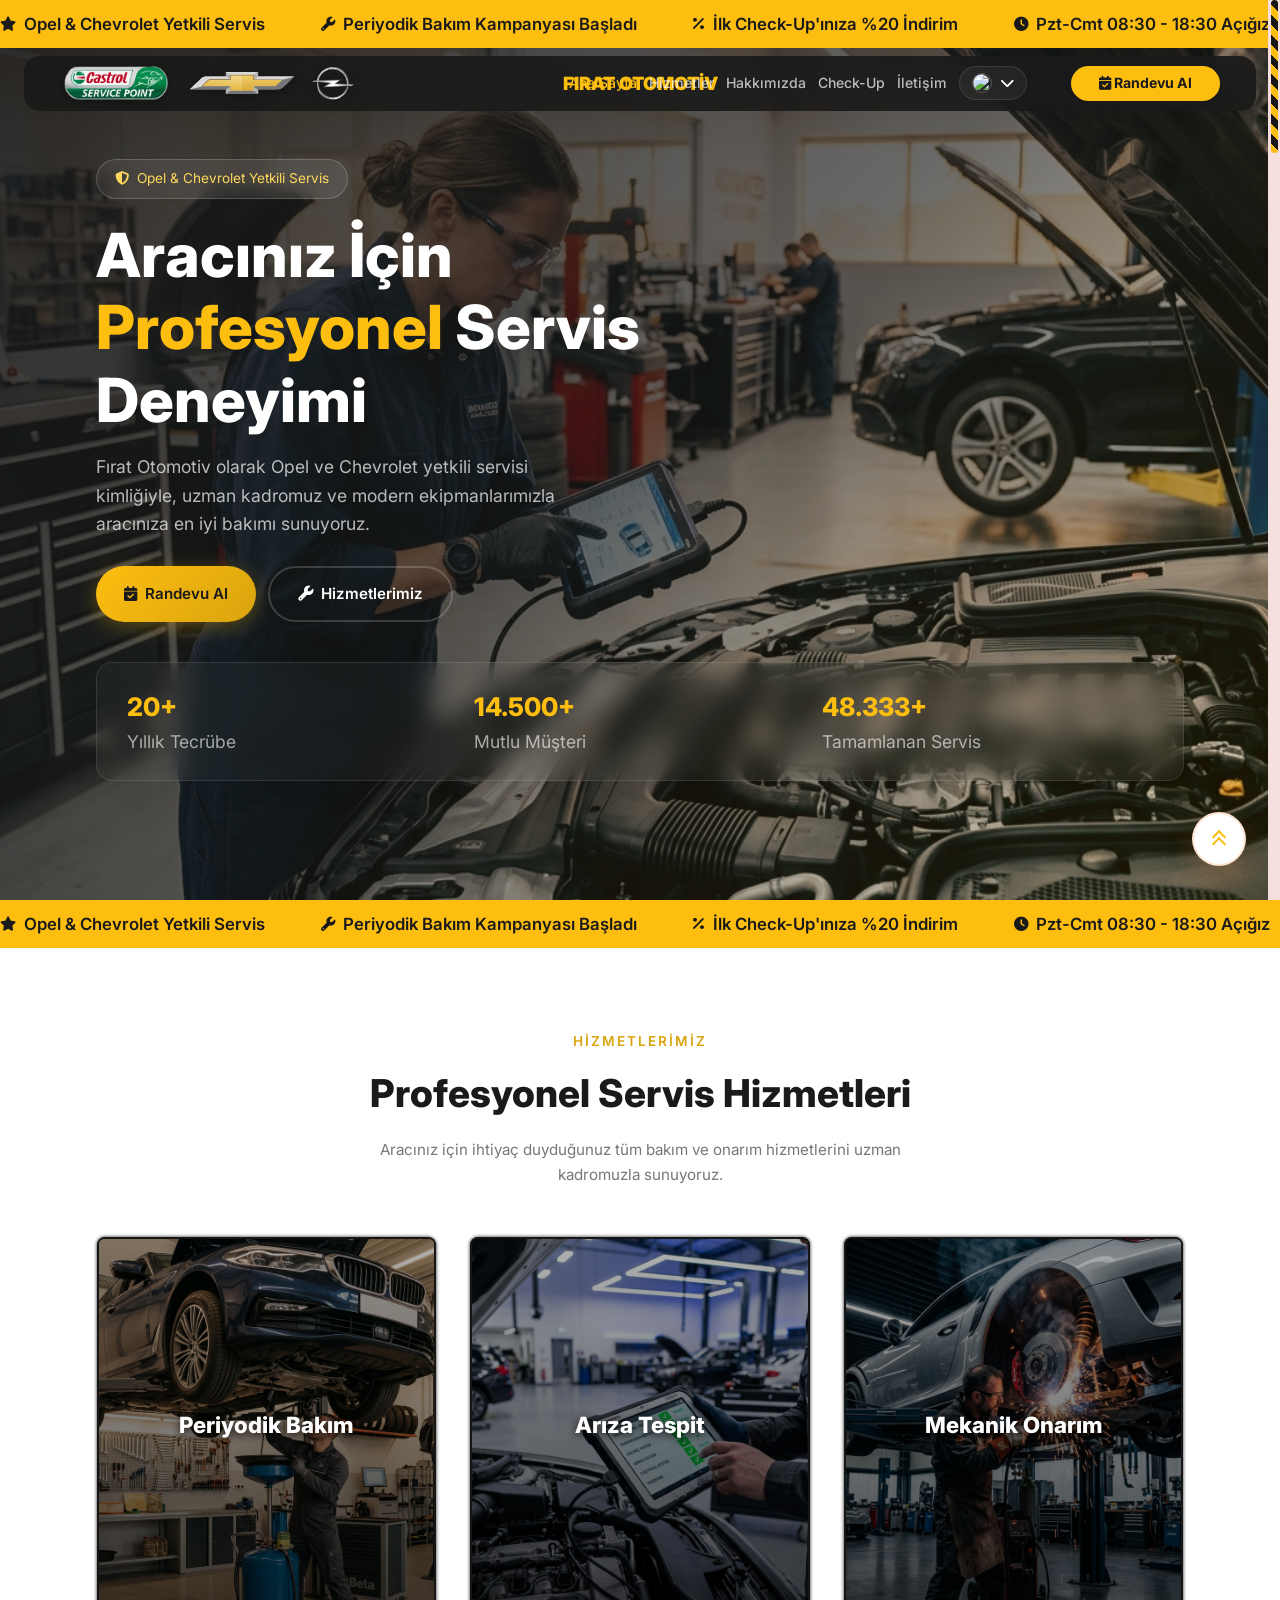
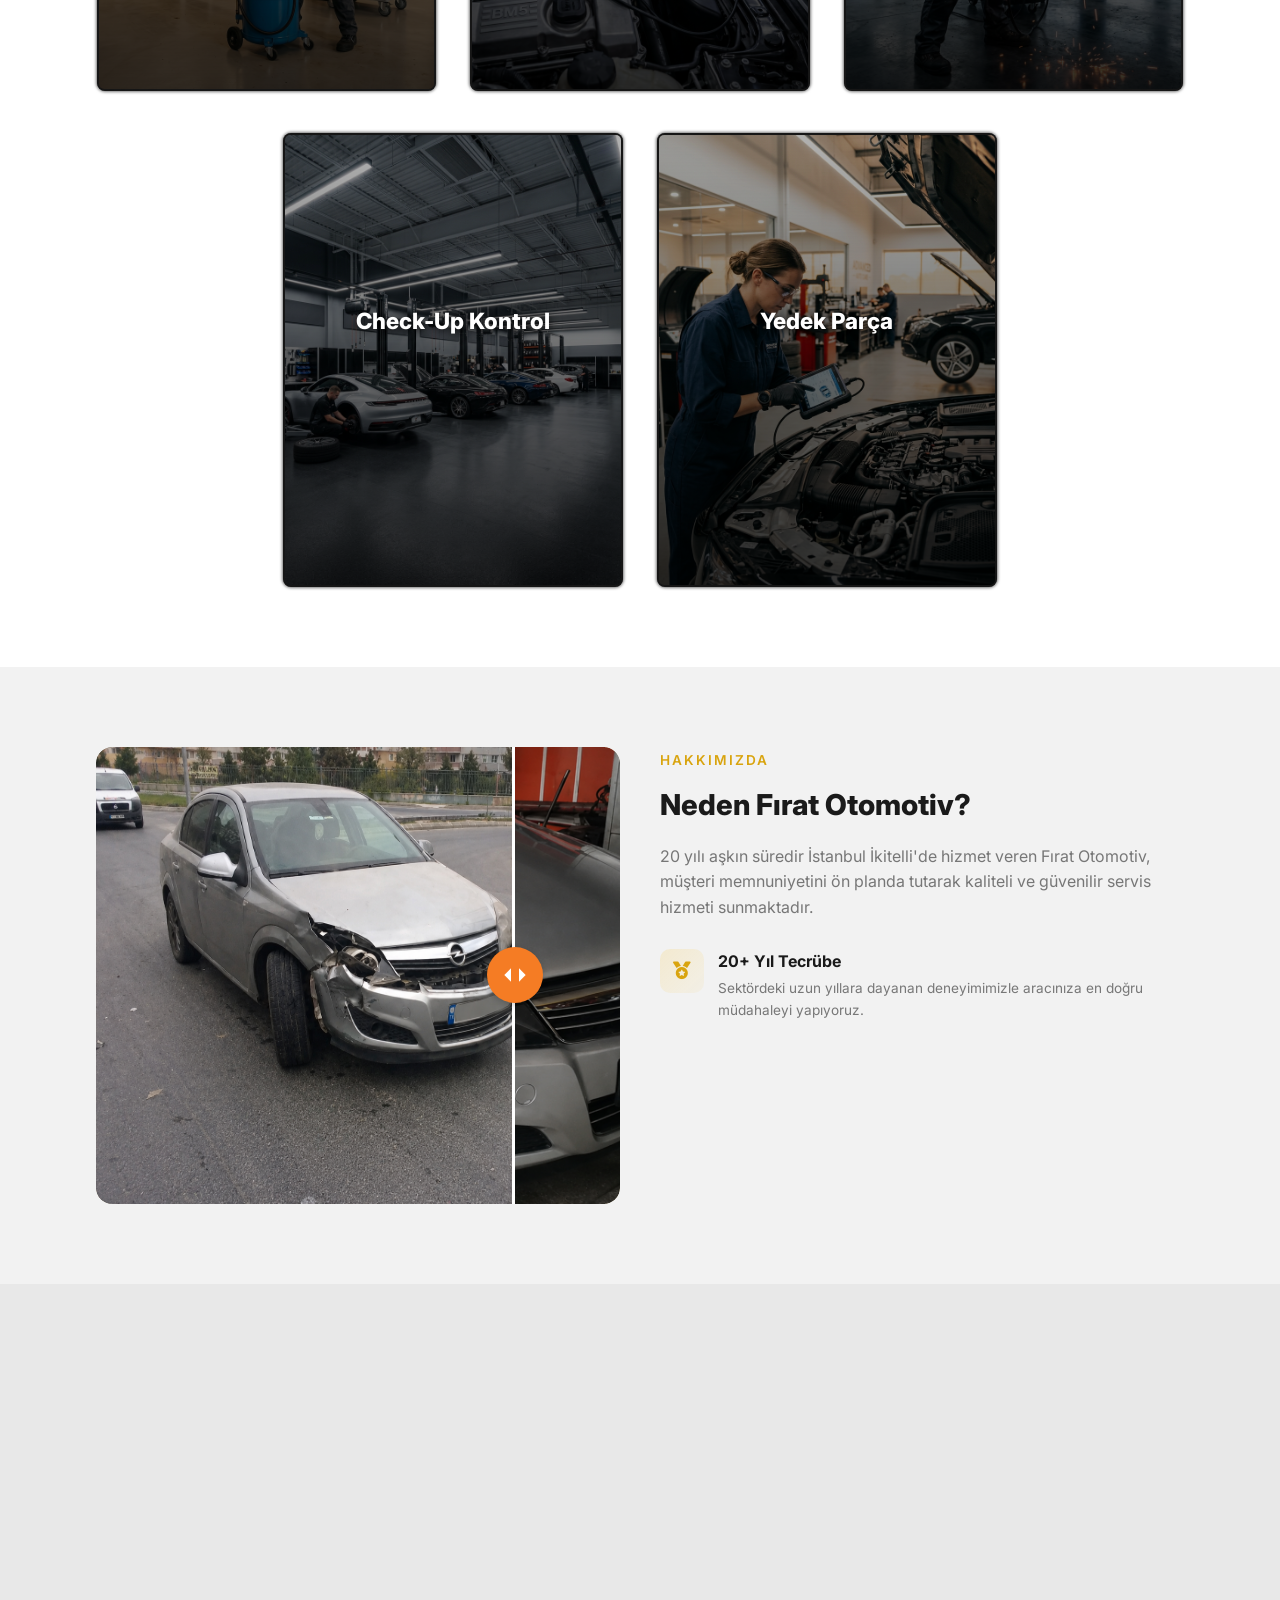
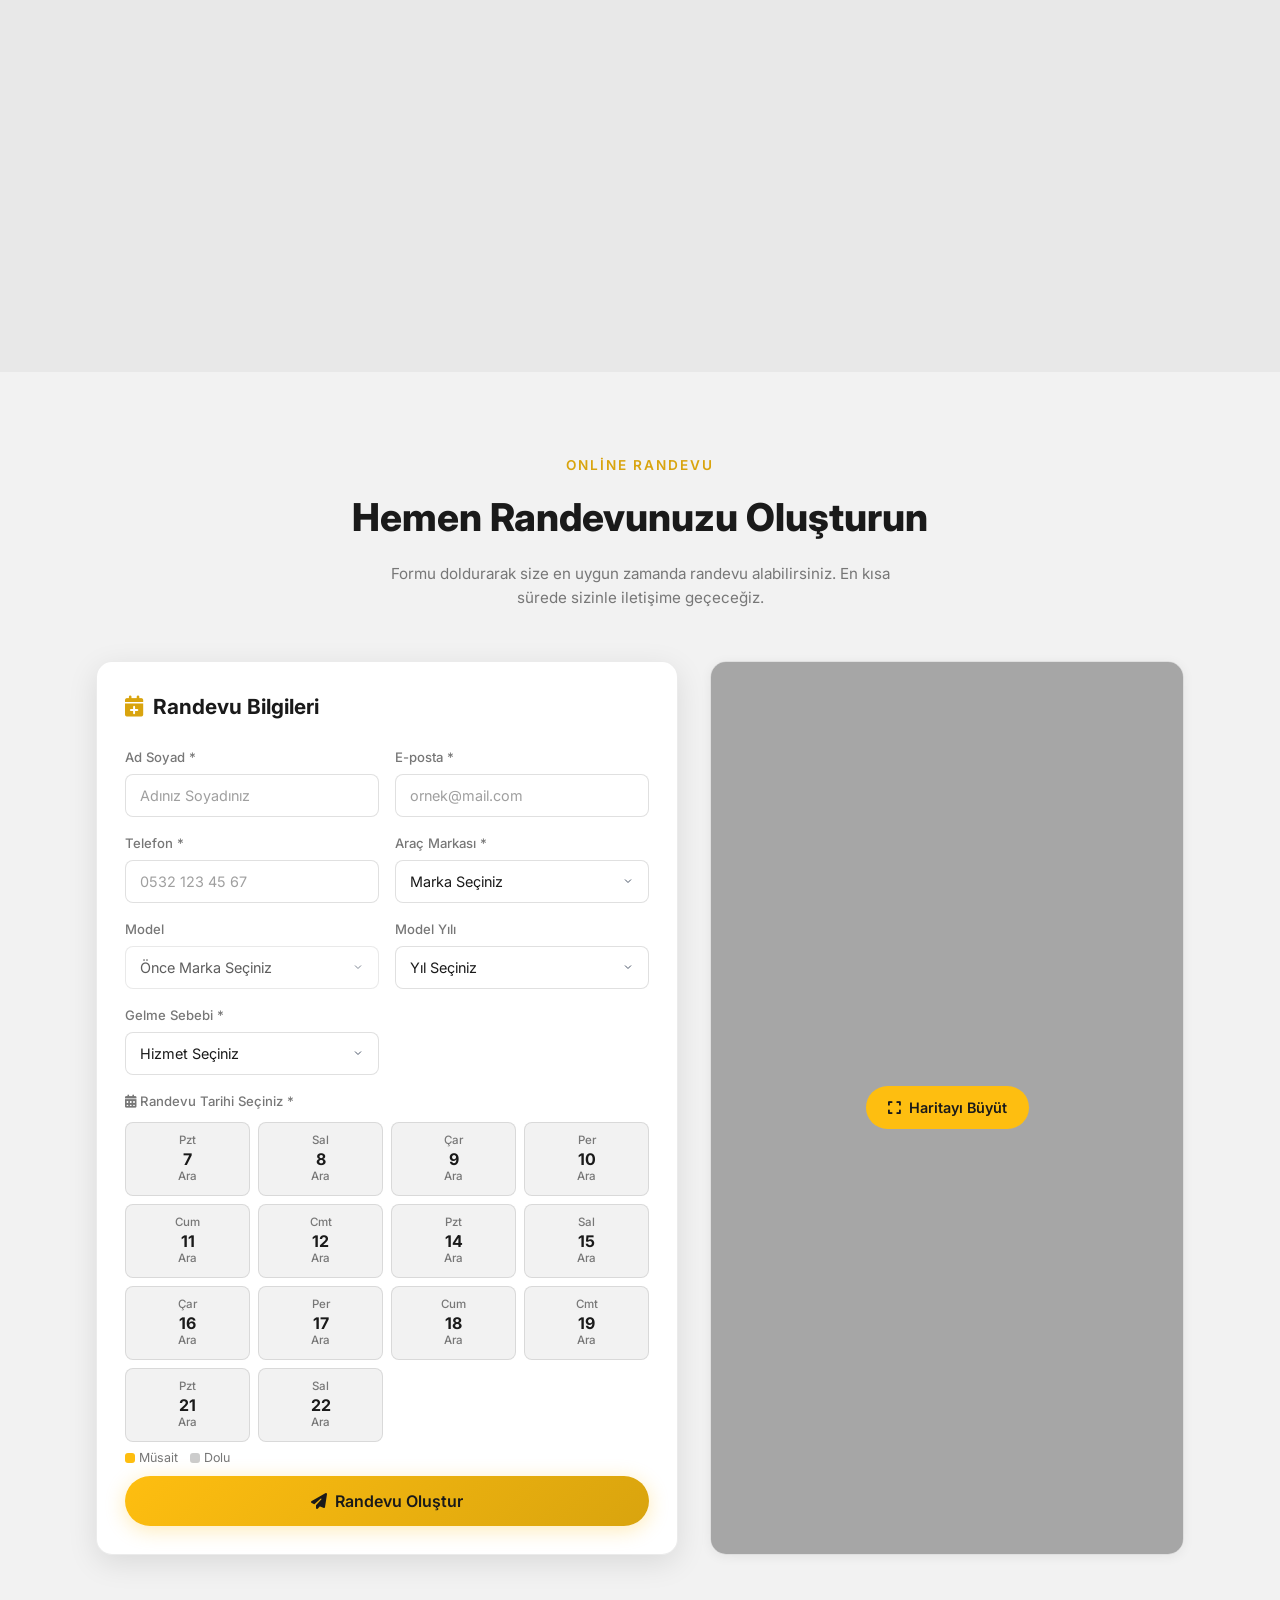
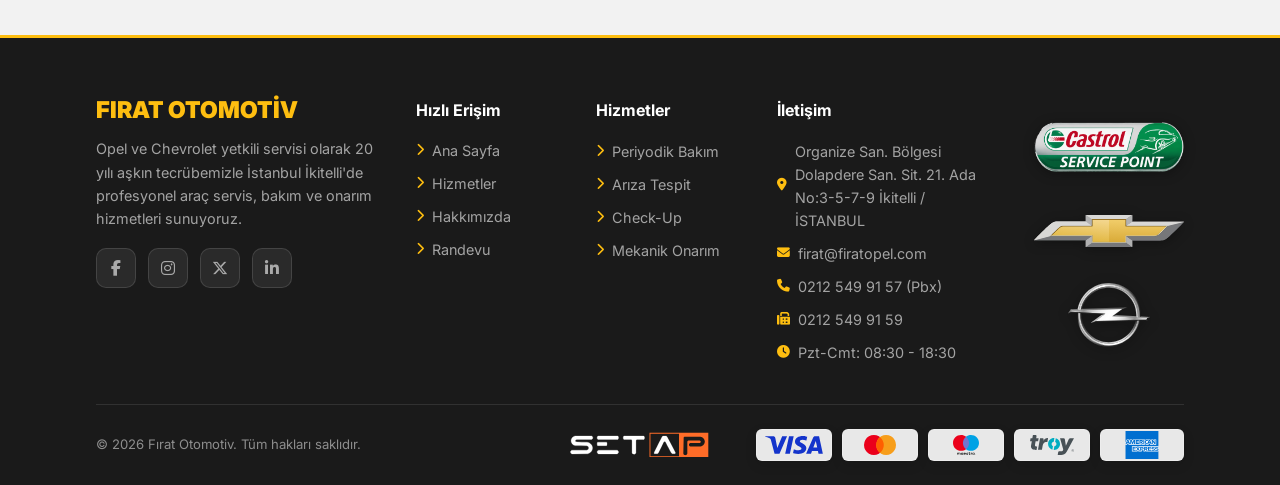
==== index.html @ c619af9d "feat: modern UI overhaul with i18n support and UI enhancements" ====
<!DOCTYPE html>
<html lang="tr">
<head>
  <meta charset="UTF-8">
  <meta name="viewport" content="width=device-width, initial-scale=1.0">
  <title>Fırat Otomotiv | Opel & Chevrolet Yetkili Servis - İstanbul İkitelli</title>
  <link rel="icon" type="image/svg+xml" href="images/favicon.svg">
  <meta name="description" content="Fırat Otomotiv - İstanbul İkitelli'de Opel ve Chevrolet yetkili servisi. 20+ yıllık tecrübe ile profesyonel araç bakım, check-up ve onarım hizmetleri.">

  <!-- Google Fonts -->
  <link rel="preconnect" href="https://fonts.googleapis.com">
  <link rel="preconnect" href="https://fonts.gstatic.com" crossorigin>
  <link href="https://fonts.googleapis.com/css2?family=Inter:wght@400;500;600;700;800;900&display=swap" rel="stylesheet">

  <!-- Font Awesome İkonlar -->
  <link rel="stylesheet" href="https://cdnjs.cloudflare.com/ajax/libs/font-awesome/6.5.1/css/all.min.css">

  <!-- Ana Stil Dosyası -->
  <link rel="stylesheet" href="css/style.css">
  
  <!-- Görsel Karşılaştırma Stilleri -->
  <link rel="stylesheet" href="gorsel_karsilastirma/style.css">
  
  <!-- Özel Scroll Barlar -->
  <link rel="stylesheet" href="scroll_yan_bar/style.css">
  <link rel="stylesheet" href="dairesel_scroll_bar/style.css">
</head>
<body>

  <!-- Yan Scroll Bar -->
  <div class="custom-scrollbar" aria-hidden="true">
      <div class="custom-scrollbar__thumb" id="customScrollbarThumb"></div>
  </div>

  <!-- Dairesel Scroll Bar (Scroll-to-top) -->
  <button class="scroll-progress-button" id="scrollTopButton" type="button" aria-label="Sayfanin en ustune git">
      <span class="scroll-progress-button__icon" aria-hidden="true"></span>
  </button>

  <!-- ============================================
       KAYAN YAZI BARI (Ticker)
       Header üstünde kayan duyuru/bilgi şeridi
       ============================================ -->
  <div class="ticker-bar">
    <div class="ticker-track">
      <span><i class="fa-solid fa-star"></i> Opel & Chevrolet Yetkili Servis</span>
      <span><i class="fa-solid fa-wrench"></i> Periyodik Bakım Kampanyası Başladı</span>
      <span><i class="fa-solid fa-percent"></i> İlk Check-Up'ınıza %20 İndirim</span>
      <span><i class="fa-solid fa-clock"></i> Pzt-Cmt 08:30 - 18:30 Açığız</span>
      <span><i class="fa-solid fa-phone"></i> Hemen Arayın: 0212 549 91 57 (Pbx)</span>
      <span><i class="fa-solid fa-location-dot"></i> Dolapdere San. Sit. 21. Ada - İkitelli / İSTANBUL</span>
      <span><i class="fa-solid fa-car"></i> Ücretsiz Araç Check-Up Fırsatı</span>
      <span><i class="fa-solid fa-shield-halved"></i> Orijinal Yedek Parça Garantisi</span>
      <!-- Kopyası (sonsuz döngü için) -->
      <span><i class="fa-solid fa-star"></i> Opel & Chevrolet Yetkili Servis</span>
      <span><i class="fa-solid fa-wrench"></i> Periyodik Bakım Kampanyası Başladı</span>
      <span><i class="fa-solid fa-percent"></i> İlk Check-Up'ınıza %20 İndirim</span>
      <span><i class="fa-solid fa-clock"></i> Pzt-Cmt 08:30 - 18:30 Açığız</span>
      <span><i class="fa-solid fa-phone"></i> Hemen Arayın: 0212 549 91 57 (Pbx)</span>
      <span><i class="fa-solid fa-location-dot"></i> Dolapdere San. Sit. 21. Ada - İkitelli / İSTANBUL</span>
      <span><i class="fa-solid fa-car"></i> Ücretsiz Araç Check-Up Fırsatı</span>
      <span><i class="fa-solid fa-shield-halved"></i> Orijinal Yedek Parça Garantisi</span>
    </div>
  </div>

  <!-- ============================================
       HEADER / NAVİGASYON
       Sabit pozisyonlu, ticker barın altında
       ============================================ -->
  <header class="header" id="header">
    <div class="container">
      <!-- Header Sol Logolar -->
      <div class="header-brand-logos" aria-label="Servis ve marka logoları">
        <img class="header-brand-logo header-brand-logo-castrol" src="images/brand/castrol_service_point.svg" alt="Castrol Service Point" title="Castrol Service Point">
        <img class="header-brand-logo header-brand-logo-chevrolet" src="images/brand/chevrolet.svg" alt="Chevrolet" title="Chevrolet">
        <img class="header-brand-logo header-brand-logo-opel" src="images/brand/opel.svg" alt="Opel" title="Opel">
      </div>

      <!-- Header Orta Başlık -->
      <a href="#anasayfa" class="header-title">FIRAT OTOMOTİV</a>

      <!-- Mobil Menü Butonu -->
      <button class="menu-toggle" id="menuToggle" aria-label="Menüyü aç/kapat">
        <span></span>
        <span></span>
        <span></span>
      </button>

      <!-- Navigasyon Menüsü -->
      <nav class="nav" id="navMenu">
        <a href="#anasayfa">Ana Sayfa</a>
        <a href="#hizmetler">Hizmetler</a>
        <a href="#hakkimizda">Hakkımızda</a>
        <a href="#checkup">Check-Up</a>
        <a href="#iletisim">İletişim</a>
        
        <!-- Dil Seçici -->
        <div class="lang-dropdown" id="langDropdown" aria-haspopup="listbox" aria-expanded="false">
          <div class="lang-selected" id="langSelected">
            <img src="https://flagcdn.com/w40/tr.png" alt="Türkçe" class="flag-circle">
            <i class="fa-solid fa-chevron-down"></i>
          </div>
          <ul class="lang-options" role="listbox">
            <li role="option" data-lang="tr" data-name="Türkçe" data-flag="tr.png"><img src="https://flagcdn.com/w40/tr.png" alt="Türkçe" class="flag-circle"> Türkçe</li>
            <li role="option" data-lang="en" data-name="English" data-flag="gb.png"><img src="https://flagcdn.com/w40/gb.png" alt="English" class="flag-circle"> English</li>
            <li role="option" data-lang="de" data-name="Deutsch" data-flag="de.png"><img src="https://flagcdn.com/w40/de.png" alt="Deutsch" class="flag-circle"> Deutsch</li>
            <li role="option" data-lang="es" data-name="Español" data-flag="es.png"><img src="https://flagcdn.com/w40/es.png" alt="Español" class="flag-circle"> Español</li>
          </ul>
        </div>

        <a href="#randevu" class="nav-cta"><i class="fa-solid fa-calendar-check"></i> Randevu Al</a>
      </nav>
    </div>
  </header>

  <!-- ============================================
       HERO BÖLÜMÜ
       Tam ekran giriş alanı, CTA butonları ve istatistikler
       ============================================ -->
  <section class="hero" id="anasayfa">
    <!-- Arka Plan Görseli -->
    <div class="hero-bg">
      <img src="images/hero-bg.png" alt="Fırat Otomotiv profesyonel servis atölyesi" loading="eager">
    </div>

    <div class="container">
      <div class="hero-content">
        <!-- Üst Etiket -->
        <div class="hero-badge animate-on-scroll">
          <i class="fa-solid fa-shield-halved"></i>
          Opel & Chevrolet Yetkili Servis
        </div>

        <!-- Ana Başlık -->
        <h1 class="animate-on-scroll delay-1">
          Aracınız İçin<br><span>Profesyonel</span> Servis<br>Deneyimi
        </h1>

        <!-- Alt Açıklama -->
        <p class="animate-on-scroll delay-2">
          Fırat Otomotiv olarak Opel ve Chevrolet yetkili servisi kimliğiyle, uzman kadromuz ve modern ekipmanlarımızla aracınıza en iyi bakımı sunuyoruz.
        </p>

        <!-- CTA Butonları -->
        <div class="hero-buttons animate-on-scroll delay-3">
          <a href="#randevu" class="btn btn-primary">
            <i class="fa-solid fa-calendar-check"></i>
            Randevu Al
          </a>
          <a href="#hizmetler" class="btn btn-outline">
            <i class="fa-solid fa-wrench"></i>
            Hizmetlerimiz
          </a>
        </div>

        <!-- İstatistikler -->
        <div class="hero-stats animate-on-scroll delay-4">
          <div class="stat-item">
            <h3 data-count="20" data-suffix="+">0</h3>
            <p>Yıllık Tecrübe</p>
          </div>
          <div class="stat-item">
            <h3 data-count="15000" data-suffix="+">0</h3>
            <p>Mutlu Müşteri</p>
          </div>
          <div class="stat-item">
            <h3 data-count="50000" data-suffix="+">0</h3>
            <p>Tamamlanan Servis</p>
          </div>
        </div>
      </div>
    </div>
  </section>

  <!-- ============================================
       KAYAN YAZI BARI (Sabit - Hero/Hizmetler arası)
       ============================================ -->
  <div class="ticker-bar ticker-static">
    <div class="ticker-track">
      <span><i class="fa-solid fa-star"></i> Opel & Chevrolet Yetkili Servis</span>
      <span><i class="fa-solid fa-wrench"></i> Periyodik Bakım Kampanyası Başladı</span>
      <span><i class="fa-solid fa-percent"></i> İlk Check-Up'ınıza %20 İndirim</span>
      <span><i class="fa-solid fa-clock"></i> Pzt-Cmt 08:30 - 18:30 Açığız</span>
      <span><i class="fa-solid fa-phone"></i> Hemen Arayın: (0212) 123 45 67</span>
      <span><i class="fa-solid fa-location-dot"></i> İkitelli / İstanbul</span>
      <span><i class="fa-solid fa-car"></i> Ücretsiz Araç Check-Up Fırsatı</span>
      <span><i class="fa-solid fa-shield-halved"></i> Orijinal Yedek Parça Garantisi</span>
      <!-- Kopya (sonsuz döngü) -->
      <span><i class="fa-solid fa-star"></i> Opel & Chevrolet Yetkili Servis</span>
      <span><i class="fa-solid fa-wrench"></i> Periyodik Bakım Kampanyası Başladı</span>
      <span><i class="fa-solid fa-percent"></i> İlk Check-Up'ınıza %20 İndirim</span>
      <span><i class="fa-solid fa-clock"></i> Pzt-Cmt 08:30 - 18:30 Açığız</span>
      <span><i class="fa-solid fa-phone"></i> Hemen Arayın: (0212) 123 45 67</span>
      <span><i class="fa-solid fa-location-dot"></i> İkitelli / İstanbul</span>
      <span><i class="fa-solid fa-car"></i> Ücretsiz Araç Check-Up Fırsatı</span>
      <span><i class="fa-solid fa-shield-halved"></i> Orijinal Yedek Parça Garantisi</span>
    </div>
  </div>

  <!-- ============================================
       HİZMETLER BÖLÜMÜ
       Sunulan hizmetlerin kartlar halinde gösterimi
       ============================================ -->
  <section class="services" id="hizmetler">
    <div class="container">
      <!-- Bölüm Başlığı -->
      <div class="section-header animate-on-scroll">
        <span class="section-tag">Hizmetlerimiz</span>
        <h2>Profesyonel Servis Hizmetleri</h2>
        <p>Aracınız için ihtiyaç duyduğunuz tüm bakım ve onarım hizmetlerini uzman kadromuzla sunuyoruz.</p>
      </div>

      <!-- Hizmet Kartları -->
      <div class="services-grid">
        <article class="card animate-on-scroll fade-left delay-1">
          <div class="content" style="background-image: linear-gradient(rgba(0,0,0,0.3), rgba(0,0,0,0.8)), url('images/maintenance.png');">
            <div class="card-info">
              <h3>Periyodik Bakım</h3>
              <p>Yağ, filtre, fren ve sarf malzeme kontrollerini aracınızın bakım planına uygun şekilde tamamlıyoruz.</p>
            </div>
          </div>
        </article>

        <article class="card animate-on-scroll zoom-in delay-2">
          <div class="content" style="background-image: linear-gradient(rgba(0,0,0,0.3), rgba(0,0,0,0.8)), url('images/checkup.png');">
            <div class="card-info">
              <h3>Arıza Tespit</h3>
              <p>Bilgisayarlı test ekipmanlarıyla motor, elektrik ve elektronik sistemlerdeki sorunları hızlıca belirliyoruz.</p>
            </div>
          </div>
        </article>

        <article class="card animate-on-scroll fade-right delay-3">
          <div class="content" style="background-image: linear-gradient(rgba(0,0,0,0.3), rgba(0,0,0,0.8)), url('images/repair.png');">
            <div class="card-info">
              <h3>Mekanik Onarım</h3>
              <p>Fren, süspansiyon, şanzıman ve yürüyen aksam onarımlarını güvenilir işçilikle gerçekleştiriyoruz.</p>
            </div>
          </div>
        </article>

        <article class="card animate-on-scroll fade-left delay-1">
          <div class="content" style="background-image: linear-gradient(rgba(0,0,0,0.3), rgba(0,0,0,0.8)), url('images/workshop.png');">
            <div class="card-info">
              <h3>Check-Up Kontrol</h3>
              <p>Aracınız yolda kalmadan önce motor, fren, akü, lastik ve aydınlatma kontrollerini detaylı şekilde inceliyoruz.</p>
            </div>
          </div>
        </article>

        <article class="card animate-on-scroll fade-right delay-2">
          <div class="content" style="background-image: linear-gradient(rgba(0,0,0,0.3), rgba(0,0,0,0.8)), url('images/hero-bg.png');">
            <div class="card-info">
              <h3>Yedek Parça</h3>
              <p>Opel ve Chevrolet için orijinal ya da eşdeğer kaliteli parçalarla uzun ömürlü servis çözümleri sunuyoruz.</p>
            </div>
          </div>
        </article>
      </div>
    </div>
  </section>

  <!-- ============================================
       HAKKIMIZDA / NEDEN BİZ BÖLÜMÜ
       Şirket tanıtımı ve avantajlar
       ============================================ -->
  <section class="about" id="hakkimizda">
    <div class="container">
      <div class="about-grid">
        <!-- Sol: Görsel (Karşılaştırma Slider) -->
        <div class="about-image animate-on-scroll fade-left" style="height: 100%; min-height: 400px; overflow: hidden; border-radius: 16px;">
          <div class="comparison-container">
            <!-- Sağ tarafta kalacak arka plan görseli (After / Sonrası) -->
            <div class="image-after" style="background-image: url('images/after_car.png');"></div>
            
            <!-- Sol tarafta kalacak ve genişliği değişecek görsel (Before / Öncesi) -->
            <div class="image-before" style="background-image: url('images/before_car.png');"></div>
            
            <!-- Ortadaki turuncu kontrol butonu -->
            <div class="slider-button">
                <svg width="24" height="24" viewBox="0 0 24 24" fill="white" xmlns="http://www.w3.org/2000/svg">
                    <path d="M9 17L4 12L9 7V17Z"/>
                    <path d="M15 7L20 12L15 17V7Z"/>
                </svg>
            </div>
            
            <!-- Kullanıcının etkileşime gireceği görünmez input -->
            <input type="range" min="0" max="100" value="50" class="slider" id="slider">
          </div>
        </div>

        <!-- Sağ: İçerik -->
        <div class="about-content animate-on-scroll fade-right">
          <span class="section-tag">Hakkımızda</span>
          <h2>Neden Fırat Otomotiv?</h2>
          <p>20 yılı aşkın süredir İstanbul İkitelli'de hizmet veren Fırat Otomotiv, müşteri memnuniyetini ön planda tutarak kaliteli ve güvenilir servis hizmeti sunmaktadır.</p>

          <!-- Özellik Listesi -->
          <div class="feature-list">
            <div class="feature-item animate-on-scroll delay-1">
              <div class="feature-icon"><i class="fa-solid fa-medal"></i></div>
              <div>
                <h4>20+ Yıl Tecrübe</h4>
                <p>Sektördeki uzun yıllara dayanan deneyimimizle aracınıza en doğru müdahaleyi yapıyoruz.</p>
              </div>
            </div>
            <div class="feature-item animate-on-scroll delay-2">
              <div class="feature-icon"><i class="fa-solid fa-certificate"></i></div>
              <div>
                <h4>Kalite Garantisi</h4>
                <p>Orijinal ve eşdeğer kalitede yedek parçalar kullanarak uzun ömürlü çözümler sunuyoruz.</p>
              </div>
            </div>
            <div class="feature-item animate-on-scroll delay-3">
              <div class="feature-icon"><i class="fa-solid fa-tags"></i></div>
              <div>
                <h4>Uygun Fiyat</h4>
                <p>Rekabetçi fiyat politikamızla bütçenize uygun servis seçenekleri sunuyoruz.</p>
              </div>
            </div>
          </div>
        </div>
      </div>
    </div>
  </section>

  <!-- ============================================
       CHECK-UP BÖLÜMÜ
       Araç kontrol hizmetinin detaylı tanıtımı
       ============================================ -->
  <section class="checkup" id="checkup">
    <div class="container">
      <div class="checkup-grid">
        <!-- Sol: İçerik -->
        <div class="checkup-content">
          <span class="section-tag animate-on-scroll">Check-Up</span>
          <h2 class="animate-on-scroll delay-1">Check-Up Nedir?</h2>
          <p class="animate-on-scroll delay-2">
            Aracınız arızalanmadan önce olası sorunları tespit edip, zamanınızı, paranızı ve aracınızın değerini korumanızı sağlayan kapsamlı kontrol hizmetidir.
          </p>

          <!-- Kontrol Listesi -->
          <ul class="checkup-list animate-on-scroll delay-3">
            <li><i class="fa-solid fa-circle-check"></i> Motor ve şanzıman kontrolü</li>
            <li><i class="fa-solid fa-circle-check"></i> Fren sistemi ve balata kontrolü</li>
            <li><i class="fa-solid fa-circle-check"></i> Süspansiyon ve direksiyon kontrolü</li>
            <li><i class="fa-solid fa-circle-check"></i> Elektrik ve aydınlatma testi</li>
            <li><i class="fa-solid fa-circle-check"></i> Egzoz emisyon ölçümü</li>
            <li><i class="fa-solid fa-circle-check"></i> Akü ve şarj sistemi testi</li>
            <li><i class="fa-solid fa-circle-check"></i> Lastik ve rot-balans kontrolü</li>
          </ul>

          <a href="#randevu" class="btn btn-primary animate-on-scroll delay-4" style="margin-top:24px;">
            <i class="fa-solid fa-calendar-check"></i>
            Check-Up Randevusu Al
          </a>
        </div>

        <!-- Sağ: Görsel -->
        <div class="checkup-image animate-on-scroll zoom-in">
          <img src="images/checkup.png" alt="Araç check-up kontrol hizmeti">
        </div>
      </div>
    </div>
  </section>

  <!-- ============================================
       RANDEVU BÖLÜMÜ
       Online randevu formu ve Google Harita
       ============================================ -->
  <section class="appointment" id="randevu">
    <div class="container">
      <!-- Bölüm Başlığı -->
      <div class="section-header animate-on-scroll">
        <span class="section-tag">Online Randevu</span>
        <h2>Hemen Randevunuzu Oluşturun</h2>
        <p>Formu doldurarak size en uygun zamanda randevu alabilirsiniz. En kısa sürede sizinle iletişime geçeceğiz.</p>
      </div>

      <div class="appointment-grid">
        <!-- Sol: Form -->
        <div class="animate-on-scroll fade-left">
          <div class="appointment-form">
            <h3><i class="fa-solid fa-calendar-plus"></i> Randevu Bilgileri</h3>

            <form id="appointmentForm">
              <div class="form-grid">
                <!-- Ad Soyad -->
                <div class="form-group">
                  <label for="fullname">Ad Soyad *</label>
                  <input type="text" id="fullname" name="fullname" placeholder="Adınız Soyadınız" required>
                </div>

                <!-- E-posta -->
                <div class="form-group">
                  <label for="email">E-posta *</label>
                  <input type="email" id="email" name="email" placeholder="ornek@mail.com" required>
                </div>

                <!-- Telefon -->
                <div class="form-group">
                  <label for="phone">Telefon *</label>
                  <input type="tel" id="phone" name="phone" placeholder="0532 123 45 67" required>
                </div>

                <!-- Araç Markası -->
                <div class="form-group">
                  <label for="vehicle">Araç Markası *</label>
                  <select id="vehicle" name="vehicle" required>
                    <option value="">Marka Seçiniz</option>
                    <option value="Opel">Opel</option>
                    <option value="Chevrolet">Chevrolet</option>
                    <option value="Volkswagen">Volkswagen</option>
                    <option value="BMW">BMW</option>
                    <option value="Mercedes">Mercedes</option>
                    <option value="Audi">Audi</option>
                    <option value="Ford">Ford</option>
                    <option value="Renault">Renault</option>
                    <option value="Fiat">Fiat</option>
                    <option value="Toyota">Toyota</option>
                    <option value="Hyundai">Hyundai</option>
                    <option value="Peugeot">Peugeot</option>
                    <option value="Citroen">Citroen</option>
                    <option value="Diger">Diğer</option>
                  </select>
                </div>

                <!-- Model -->
                <div class="form-group">
                  <label for="model">Model</label>
                  <select id="model" name="model" disabled>
                    <option value="">Önce Marka Seçiniz</option>
                  </select>
                </div>

                <!-- Model Yılı -->
                <div class="form-group">
                  <label for="year">Model Yılı</label>
                  <select id="year" name="year">
                    <option value="">Yıl Seçiniz</option>
                    <!-- JS ile doldurulacak -->
                  </select>
                </div>

                <!-- Gelme Sebebi -->
                <div class="form-group">
                  <label for="reason">Gelme Sebebi *</label>
                  <select id="reason" name="reason" required>
                    <option value="">Hizmet Seçiniz</option>
                    <option value="Periyodik Bakım">Periyodik Bakım</option>
                    <option value="Arıza Tespit">Arıza Tespit</option>
                    <option value="Mekanik Onarım">Mekanik Onarım</option>
                    <option value="Check-Up Kontrol">Check-Up Kontrol</option>
                    <option value="Yedek Parça">Yedek Parça</option>
                    <option value="Diğer">Diğer</option>
                  </select>
                </div>

                <!-- Özel Tarih Seçici -->
                <div class="date-picker-wrapper">
                  <label><i class="fa-solid fa-calendar-days"></i> Randevu Tarihi Seçiniz *</label>
                  <div class="date-grid" id="dateGrid">
                    <!-- JS ile doldurulacak -->
                  </div>
                  <input type="hidden" id="date" name="date" required>
                  <div class="picker-info">
                    <span><i class="dot available"></i> Müsait</span>
                    <span><i class="dot booked"></i> Dolu</span>
                  </div>
                </div>

                <!-- Özel Saat Seçici -->
                <div class="time-picker-wrapper" id="timePickerWrapper">
                  <label><i class="fa-solid fa-clock"></i> Randevu Saati Seçiniz *</label>
                  <div class="time-grid" id="timeGrid">
                    <!-- JS ile doldurulacak -->
                  </div>
                  <input type="hidden" id="time" name="time" required>
                  <div class="picker-info">
                    <span><i class="dot available"></i> Müsait</span>
                    <span><i class="dot booked"></i> Dolu</span>
                  </div>
                </div>
              </div>

              <!-- Gönder Butonu -->
              <button type="submit" class="btn btn-primary btn-submit">
                <i class="fa-solid fa-paper-plane"></i>
                Randevu Oluştur
              </button>
            </form>

            <!-- Başarı Mesajı (form gönderilince görünür) -->
            <div class="form-success">
              <i class="fa-solid fa-circle-check"></i>
              <h3>Randevunuz Alındı!</h3>
              <p>En kısa sürede sizinle iletişime geçeceğiz. Teşekkür ederiz.</p>
            </div>
          </div>
        </div>

        <!-- Sağ: Google Harita -->
        <div class="animate-on-scroll fade-right">

          <div class="map-wrapper" title="Haritayı büyütmek için tıklayın">
            <!-- Kapatma Butonu -->
            <button class="map-close-btn" aria-label="Haritayı kapat">
              <i class="fa-solid fa-xmark"></i>
            </button>

            <!-- Google Maps Embed - Dolapdere Sanayi Sitesi -->
            <iframe
              src="https://maps.google.com/maps?q=Organize+Sanayi+B%C3%B6lgesi+Dolapdere+Sanayi+Sitesi+21.+Ada+%C4%B0kitelli+%C4%B0stanbul&t=&z=15&ie=UTF8&iwloc=B&output=embed"
              width="600"
              height="450"
              style="border:0;"
              allowfullscreen=""
              loading="lazy"
              referrerpolicy="no-referrer-when-downgrade"
              title="Fırat Otomotiv Konum - Dolapdere San. Sit.">
            </iframe>

            <!-- Harita Üzeri Bilgi Katmanı -->
            <div class="map-overlay">
              <span><i class="fa-solid fa-expand"></i> Haritayı Büyüt</span>
            </div>
          </div>
        </div>
      </div>
    </div>
  </section>

  <!-- ============================================
       FOOTER / İLETİŞİM
       Site altbilgisi, iletişim ve sosyal medya
       ============================================ -->
  <footer class="footer" id="iletisim">
    <div class="container">
      <div class="footer-grid">
        <!-- Marka Bilgisi -->
        <div class="footer-brand animate-on-scroll fade-left">
          <a href="#anasayfa" class="footer-logo">FIRAT OTOMOTİV</a>
          <p>Opel ve Chevrolet yetkili servisi olarak 20 yılı aşkın tecrübemizle İstanbul İkitelli'de profesyonel araç servis, bakım ve onarım hizmetleri sunuyoruz.</p>
          <div class="social-links">
            <a href="#" aria-label="Facebook"><i class="fa-brands fa-facebook-f"></i></a>
            <a href="#" aria-label="Instagram"><i class="fa-brands fa-instagram"></i></a>
            <a href="#" aria-label="Twitter"><i class="fa-brands fa-x-twitter"></i></a>
            <a href="#" aria-label="LinkedIn"><i class="fa-brands fa-linkedin-in"></i></a>
          </div>
        </div>

        <!-- Hızlı Linkler -->
        <div class="footer-col animate-on-scroll delay-1">
          <h4>Hızlı Erişim</h4>
          <ul>
            <li><a href="#anasayfa"><i class="fa-solid fa-chevron-right"></i> Ana Sayfa</a></li>
            <li><a href="#hizmetler"><i class="fa-solid fa-chevron-right"></i> Hizmetler</a></li>
            <li><a href="#hakkimizda"><i class="fa-solid fa-chevron-right"></i> Hakkımızda</a></li>
            <li><a href="#randevu"><i class="fa-solid fa-chevron-right"></i> Randevu</a></li>
          </ul>
        </div>

        <!-- Hizmetler -->
        <div class="footer-col animate-on-scroll delay-2">
          <h4>Hizmetler</h4>
          <ul>
            <li><a href="#hizmetler"><i class="fa-solid fa-chevron-right"></i> Periyodik Bakım</a></li>
            <li><a href="#hizmetler"><i class="fa-solid fa-chevron-right"></i> Arıza Tespit</a></li>
            <li><a href="#checkup"><i class="fa-solid fa-chevron-right"></i> Check-Up</a></li>
            <li><a href="#hizmetler"><i class="fa-solid fa-chevron-right"></i> Mekanik Onarım</a></li>
          </ul>
        </div>

        <!-- İletişim Bilgileri -->
        <div class="footer-col footer-contact-col animate-on-scroll delay-3">
          <h4>İletişim</h4>
          <ul>
            <li><a href="#"><i class="fa-solid fa-location-dot"></i> Organize San. Bölgesi Dolapdere San. Sit. 21. Ada No:3-5-7-9 İkitelli / İSTANBUL</a></li>
            <li><a href="mailto:firat@firatopel.com"><i class="fa-solid fa-envelope"></i> firat@firatopel.com</a></li>
            <li><a href="tel:+902125499157"><i class="fa-solid fa-phone"></i> 0212 549 91 57 (Pbx)</a></li>
            <li><a href="tel:+902125499159"><i class="fa-solid fa-fax"></i> 0212 549 91 59</a></li>
            <li><a href="#"><i class="fa-solid fa-clock"></i> Pzt-Cmt: 08:30 - 18:30</a></li>
          </ul>
          <div class="footer-brand-logos" aria-label="Servis ve marka logoları">
            <img class="footer-brand-logo footer-brand-logo-castrol" src="images/brand/castrol_service_point.svg" alt="Castrol Service Point" title="Castrol Service Point" loading="lazy">
            <img class="footer-brand-logo footer-brand-logo-chevrolet" src="images/brand/chevrolet.svg" alt="Chevrolet" title="Chevrolet" loading="lazy">
            <img class="footer-brand-logo footer-brand-logo-opel" src="images/brand/opel.svg" alt="Opel" title="Opel" loading="lazy">
          </div>
        </div>
      </div>

      <!-- Alt Çizgi -->
      <div class="footer-bottom">
        <p>&copy; 2026 Fırat Otomotiv. Tüm hakları saklıdır.</p>
        <img class="footer-satep-logo" src="images/satep_logo.svg" alt="Satep" title="Satep" loading="lazy">
        <div class="payment-cards">
          <img class="payment-card-logo" src="images/payment/visa.svg" alt="Visa" title="Visa" loading="lazy">
          <img class="payment-card-logo" src="images/payment/mastercard.svg" alt="Mastercard" title="Mastercard" loading="lazy">
          <img class="payment-card-logo" src="images/payment/maestro.svg" alt="Maestro" title="Maestro" loading="lazy">
          <img class="payment-card-logo" src="images/payment/troy.svg" alt="Troy" title="Troy" loading="lazy">
          <img class="payment-card-logo payment-card-logo-wide payment-card-logo-amex" src="images/payment/amex.svg" alt="American Express" title="American Express" loading="lazy">
        </div>
      </div>
    </div>
  </footer>
  <!-- Harita Büyütme Arkaplan Karartması (body seviyesinde) -->
  <div class="map-backdrop"></div>

  <!-- Çoklu Dil (i18n) Dosyaları -->
  <script src="js/translations.js"></script>
  <script src="js/i18n.js"></script>

  <!-- Ana JavaScript Dosyası -->
  <script src="js/main.js"></script>
  
  <!-- Görsel Karşılaştırma Scripti -->
  <script src="gorsel_karsilastirma/script.js"></script>

  <!-- Ozel Scroll Scriptleri -->
  <script src="scroll_yan_bar/script.js"></script>
  <script src="dairesel_scroll_bar/script.js"></script>
</body>
</html>
---- css/style.css ----
/* ============================================
   FIRAT OTOMOTİV - Opel & Chevrolet Temalı
   Mobile-First | Açık Tema (Kirli Beyaz)
   ============================================ */

/* --- Renk Paleti: White / Grey / Gold / Night Black --- */
:root {
  /* Real Madrid Gold - Ana Vurgu Rengi */
  --primary: #FEBE10;
  --primary-dark: #D9A40E;
  --primary-light: #FED85C;
  --primary-glow: rgba(254,190,16,0.3);

  /* Night Black - Koyu Tonlar */
  --navy: #1A1A1A;
  --navy-light: #2A2A2A;
  --navy-mid: #3A3A3A;

  /* Bölüm Arka Planları */
  --bg-1: #FFFFFF;
  --bg-2: #F2F2F2;
  --bg-3: #E8E8E8;
  --bg-hero-overlay: rgba(26,26,26,0.82);

  /* Metin Renkleri */
  --text-dark: #1A1A1A;
  --text-body: #4A4A4A;
  --text-muted: #777777;
  --text-white: #FFFFFF;

  /* Kart & Cam Efekti */
  --card-bg: #FFFFFF;
  --card-border: rgba(0,0,0,0.08);
  --glass-border: rgba(255,255,255,0.18);

  /* Genel */
  --radius: 16px;
  --radius-sm: 8px;
  --shadow-sm: 0 2px 12px rgba(0,0,0,0.06);
  --shadow-md: 0 8px 30px rgba(0,0,0,0.1);
  --shadow-lg: 0 16px 50px rgba(0,0,0,0.14);
  --transition: 0.3s cubic-bezier(0.4,0,0.2,1);
}

/* --- Reset & Genel --- */
*,*::before,*::after { margin:0; padding:0; box-sizing:border-box; }
html { scroll-behavior: smooth; scroll-padding-top: 130px; }
body {
  font-family: 'Inter', sans-serif;
  background: var(--bg-1);
  color: var(--text-body);
  line-height: 1.6;
  overflow-x: hidden;
}
a { text-decoration: none; color: inherit; }
ul { list-style: none; }
img { max-width: 100%; height: auto; display: block; }
.container { width: 90%; max-width: 1200px; margin: 0 auto; }

/* --- Viewport Animasyonları --- */
.animate-on-scroll {
  opacity: 0; transform: translateY(40px);
  transition: opacity 0.7s ease, transform 0.7s ease;
}
.animate-on-scroll.fade-left { transform: translateX(-60px); }
.animate-on-scroll.fade-right { transform: translateX(60px); }
.animate-on-scroll.zoom-in { transform: scale(0.85); }
.animate-on-scroll.flip-up { transform: perspective(600px) rotateX(15deg) translateY(40px); }
.animate-on-scroll.visible {
  opacity: 1;
  transform: translateY(0) translateX(0) scale(1) rotateX(0);
}
.delay-1 { transition-delay: 0.1s; }
.delay-2 { transition-delay: 0.2s; }
.delay-3 { transition-delay: 0.3s; }
.delay-4 { transition-delay: 0.4s; }

/* ============================================
   KAYAN YAZI BARI (Ticker) - 1.5x boyut
   ============================================ */
.ticker-bar {
  position: fixed; top: 0; left: 0; right: 0;
  z-index: 1001;
  background: var(--primary);
  overflow: hidden; height: 48px;
  display: flex; align-items: center;
  transition: transform 0.4s ease, opacity 0.4s ease;
}
.ticker-bar.hidden {
  transform: translateY(-100%);
  opacity: 0; pointer-events: none;
}

/* Sabit (akış içi) kayan yazı - Hero/Hizmetler arası */
.ticker-bar.ticker-static {
  position: relative; top: auto;
  z-index: 1;
}
.ticker-track {
  display: flex; gap: 56px;
  animation: ticker 30s linear infinite;
  white-space: nowrap;
}
.ticker-track span {
  font-size: 1.05rem; font-weight: 600;
  color: var(--navy); display: flex;
  align-items: center; gap: 8px;
}
.ticker-track span i { font-size: 0.9rem; }
@keyframes ticker {
  0% { transform: translateX(0); }
  100% { transform: translateX(-50%); }
}

/* ============================================
   HEADER - Siyah, kenarlarda boşluklu (floating)
   ============================================ */
.header {
  position: fixed; top: 56px; left: 24px; right: 24px;
  z-index: 1000; padding: 10px 36px;
  background: rgba(26,26,26,0.9);
  backdrop-filter: blur(12px);
  border-radius: 16px;
  transition: all 0.4s ease;
}
.header.scrolled {
  background: rgba(26,26,26,0.98);
  box-shadow: 0 4px 24px rgba(0,0,0,0.35);
}
.header.full-width {
  top: 0; left: 0; right: 0;
  border-radius: 0;
  padding: 10px 36px;
}
.header .container {
  width: 100%; max-width: none; margin: 0;
  position: relative;
  display: grid; align-items: center;
  grid-template-columns: minmax(0,1fr) auto minmax(0,1fr);
  gap: 20px;
}
.header-brand-logos {
  display: flex; align-items: center; gap: 18px;
  min-width: 0; justify-self: start;
}
.header-brand-logo {
  flex: 0 0 auto;
  height: 34px;
  object-fit: contain;
  filter: drop-shadow(0 2px 6px rgba(0,0,0,0.35));
}
.header-brand-logo-castrol { width: 112px; }
.header-brand-logo-chevrolet { width: 104px; }
.header-brand-logo-opel { width: 42px; }
.header-title {
  justify-self: center;
  color: var(--primary);
  font-size: 1.14rem;
  font-weight: 900;
  letter-spacing: 0;
  white-space: nowrap;
}

/* Logo */
.logo {
  font-size: 1.4rem; font-weight: 800;
  color: var(--primary);
  display: flex; align-items: center; gap: 8px;
}
.logo i { font-size: 1.6rem; }

/* Hamburger (Mobil) */
.menu-toggle {
  display: flex; flex-direction: column; gap: 5px;
  background: none; border: none; cursor: pointer;
  z-index: 1001; padding: 4px;
  justify-self: end;
}
.menu-toggle span {
  width: 26px; height: 3px; background: var(--text-white);
  border-radius: 2px; transition: var(--transition);
}
.menu-toggle.active span:nth-child(1) { transform: rotate(45deg) translate(5px,6px); }
.menu-toggle.active span:nth-child(2) { opacity: 0; }
.menu-toggle.active span:nth-child(3) { transform: rotate(-45deg) translate(5px,-6px); }

/* Nav Menü */
.nav {
  position: fixed; top: 0; right: -100%;
  width: 75%; height: 100vh;
  background: rgba(26,26,26,0.97);
  backdrop-filter: blur(20px);
  display: flex; flex-direction: column;
  justify-content: center; align-items: center; gap: 28px;
  transition: right 0.4s ease; z-index: 1000;
  justify-self: end;
}
.nav.open { right: 0; }
.nav a {
  font-size: 1.1rem; font-weight: 500;
  color: rgba(255,255,255,0.7); position: relative;
  padding: 4px 0; transition: color var(--transition);
  white-space: nowrap;
}
.nav a:hover, .nav a.active { color: var(--primary); }
.nav a::after {
  content: ''; position: absolute;
  bottom: -2px; left: 0; width: 0; height: 2px;
  background: var(--primary); transition: width var(--transition);
}
.nav a:hover::after { width: 100%; }

/* Nav CTA Butonu (Randevu Al) */
.nav-cta {
  background: var(--primary) !important;
  color: var(--navy) !important;
  padding: 10px 40px !important;
  border-radius: 50px !important;
  font-weight: 700 !important;
  font-size: 0.9rem !important;
  transition: all var(--transition) !important;
  display: inline-flex; align-items: center; gap: 6px;
}
.nav-cta::after { display: none !important; }
.nav-cta:hover {
  background: var(--primary-dark) !important;
  transform: translateY(-2px);
  box-shadow: 0 4px 16px var(--primary-glow);
}

/* ============================================
   HERO - Koyu arka plan korunur (görsel üzeri)
   ============================================ */
.hero {
  position: relative; min-height: 100vh;
  display: flex; align-items: center; overflow: hidden;
}
.hero-bg {
  position: absolute; inset: 0; z-index: 0;
}
.hero-bg img { width: 100%; height: 100%; object-fit: cover; }
.hero-bg::after {
  content: ''; position: absolute; inset: 0;
  background: linear-gradient(135deg, rgba(26,26,26,0.93) 0%, rgba(26,26,26,0.65) 50%, rgba(254,190,16,0.1) 100%);
}
.hero-content {
  position: relative; z-index: 1; padding: 100px 0 60px;
}
.hero-badge {
  display: inline-flex; align-items: center; gap: 8px;
  background: rgba(255,255,255,0.08);
  border: 1px solid var(--glass-border);
  border-radius: 50px; padding: 8px 18px;
  font-size: 0.85rem; color: var(--primary-light);
  margin-bottom: 20px; backdrop-filter: blur(8px);
}
.hero h1 {
  font-size: 2.2rem; font-weight: 800;
  line-height: 1.2; margin-bottom: 16px; color: #fff;
}
.hero h1 span { color: var(--primary); }
.hero p {
  font-size: 1rem; color: rgba(255,255,255,0.7);
  margin-bottom: 28px; max-width: 500px;
}
.hero-buttons { display: flex; flex-wrap: wrap; gap: 12px; }

/* --- Butonlar (Gold + Lacivert) --- */
.btn {
  display: inline-flex; align-items: center; gap: 8px;
  padding: 14px 28px; border-radius: 50px;
  font-weight: 600; font-size: 0.95rem;
  border: none; cursor: pointer;
  transition: all var(--transition); font-family: inherit;
}
.btn-primary {
  background: linear-gradient(135deg, var(--primary), var(--primary-dark));
  color: var(--navy); box-shadow: 0 4px 20px var(--primary-glow);
}
.btn-primary:hover {
  transform: translateY(-2px);
  box-shadow: 0 8px 30px rgba(201,168,76,0.45);
}
.hero-buttons .btn-primary {
  position: relative;
  isolation: isolate;
  animation: heroButtonBreath 2.4s ease-in-out infinite;
}
.hero-buttons .btn-primary::before,
.hero-buttons .btn-primary::after {
  content: '';
  position: absolute;
  inset: -5px;
  border: 2px solid rgba(254,190,16,0.55);
  border-radius: inherit;
  pointer-events: none;
  z-index: -1;
  opacity: 0;
  animation: heroButtonSignal 2.4s ease-out infinite;
}
.hero-buttons .btn-primary::after {
  animation-delay: 1.2s;
}
@keyframes heroButtonSignal {
  0% {
    transform: scale(0.98);
    opacity: 0.7;
  }
  70% {
    opacity: 0;
  }
  100% {
    transform: scale(1.42);
    opacity: 0;
  }
}
@keyframes heroButtonBreath {
  0%, 100% { box-shadow: 0 4px 20px var(--primary-glow); }
  50% { box-shadow: 0 8px 32px rgba(254,190,16,0.46); }
}
@media (prefers-reduced-motion: reduce) {
  .hero-buttons .btn-primary,
  .hero-buttons .btn-primary::before,
  .hero-buttons .btn-primary::after {
    animation: none;
  }
}
.btn-outline {
  background: transparent; color: #fff;
  border: 2px solid var(--glass-border);
}
.btn-outline:hover {
  border-color: var(--primary); color: var(--primary);
  transform: translateY(-2px);
}

/* Hero İstatistik */
.hero-stats {
  display: grid; grid-template-columns: repeat(3, 1fr);
  gap: 16px; margin-top: 40px; padding: 24px 30px;
  background: rgba(255, 255, 255, 0.03);
  backdrop-filter: blur(12px);
  -webkit-backdrop-filter: blur(12px);
  border: 1px solid rgba(255, 255, 255, 0.1);
  border-radius: 16px;
  box-shadow: 0 4px 30px rgba(0, 0, 0, 0.1);
}
.stat-item h3 { font-size: 1.6rem; font-weight: 800; color: var(--primary); }
.stat-item p { font-size: 0.8rem; color: rgba(255,255,255,0.6); margin-bottom: 0; }

/* ============================================
   SECTION ORTAK - Kirli Beyaz Arka Planlar
   ============================================ */
.section-header { text-align: center; margin-bottom: 50px; }
.section-tag {
  display: inline-block; color: var(--primary-dark);
  font-weight: 600; font-size: 0.85rem;
  text-transform: uppercase; letter-spacing: 2px; margin-bottom: 10px;
}
.section-header h2 {
  font-size: 1.8rem; font-weight: 800;
  margin-bottom: 14px; color: var(--text-dark);
}
.section-header p {
  color: var(--text-muted); max-width: 550px;
  margin: 0 auto; font-size: 0.95rem;
}

/* ============================================
   HİZMETLER - bg-1 (en açık kirli beyaz)
   ============================================ */
.services { padding: 80px 0; background: var(--bg-1); }
.services-grid {
  display: flex;
  flex-wrap: wrap;
  justify-content: center;
  gap: 34px;
}

/* From Uiverse.io by marcelodolza - Boyutlandırılmış & Responsive Uyarlaması */ 
.card {
  width: 100%;
  max-width: 380px;
  aspect-ratio: 190 / 254;
  background: #171717;
  display: flex;
  justify-content: center;
  align-items: center;
  box-shadow: 0px 0px 3px 1px #00000088;
  cursor: pointer;
  overflow: hidden;
  position: relative;
  border-radius: 8px;
  transition: transform 0.3s cubic-bezier(0.4, 0, 0.2, 1), box-shadow 0.3s cubic-bezier(0.4, 0, 0.2, 1);
}

.card:hover {
  transform: scale(1.02) translateY(-4px);
  box-shadow: 0px 12px 24px rgba(0,0,0,0.5);
  z-index: 10;
}

/* Responsive grid mantığı (flex base) */
@media (min-width: 640px) {
  /* Tablet 2-2-1 */
  .card {
    width: calc(50% - 17px);
  }
}

@media (min-width: 1024px) {
  /* Desktop 3-2 */
  .card {
    width: calc(33.333% - 23px);
  }
}

.card .content {
  border-radius: 5px;
  background: #171717;
  width: calc(100% - 4px);
  height: calc(100% - 4px);
  z-index: 1;
  padding: 24px;
  color: white;
  display: flex;
  flex-direction: column;
  justify-content: center;
  align-items: center;
  text-align: center;
  background-size: cover;
  background-position: center;
}

/* İçerik Gösterimi - Hover olunca açıklama yazsın */
.card-info {
  z-index: 2;
  position: relative;
}

.card-info h3 {
  font-size: 1.4rem;
  font-weight: 800;
  margin-bottom: 0;
  text-shadow: 0 2px 8px rgba(0,0,0,0.9);
  transition: transform 0.3s ease;
}

.card-info p {
  opacity: 0;
  transform: translateY(20px);
  transition: all 0.3s ease;
  font-size: 0.95rem;
  margin-top: 15px;
  line-height: 1.4;
  text-shadow: 0 2px 8px rgba(0,0,0,0.9);
}

.card:hover .card-info h3 {
  transform: translateY(-10px);
}

.card:hover .card-info p {
  opacity: 1;
  transform: translateY(0);
}

.content::before {
  opacity: 0;
  transition: opacity 300ms;
  content: " ";
  display: block;
  background: white;
  width: 75px;
  height: 75px;
  position: absolute;
  filter: blur(50px);
  z-index: -1;
}

.card:hover .content::before {
  opacity: 1;
}

/* Kenarlık gradient animasyonu boyutu % ile */
.card::before {
  opacity: 0;
  content: " ";
  position: absolute;
  display: block;
  width: 150%;
  height: 150%;
  background: linear-gradient(
    90deg,
    transparent,
    #ff2288,
    #387ef0,
    transparent
  );
  transition: opacity 300ms;
  animation: rotation_9018 3000ms infinite linear;
  animation-play-state: paused;
}

.card:hover::before {
  opacity: 1;
  animation-play-state: running;
}

/* Fluluk sağlayan arka plan */
.card::after {
  position: absolute;
  content: " ";
  display: block;
  width: 100%;
  height: 100%;
  background: #17171733;
  backdrop-filter: blur(50px);
}

@keyframes rotation_9018 {
  0% { transform: rotate(0deg); }
  100% { transform: rotate(360deg); }
}

/* ============================================
   HAKKIMIZDA - bg-2 (orta kirli beyaz)
   ============================================ */
.about {
  padding: 80px 0;
  background: var(--bg-2);
}
.about-grid {
  display: grid; grid-template-columns: 1fr;
  gap: 40px; align-items: center;
}
.about-image { border-radius: var(--radius); overflow: hidden; position: relative; }
.about-image img {
  width: 100%; height: 300px;
  object-fit: cover; border-radius: var(--radius);
}
.about-image::after {
  content: ''; position: absolute; inset: 0;
  border-radius: var(--radius);
  border: 2px solid rgba(254,190,16,0.2);
}
.about-content h2 {
  font-size: 1.8rem; font-weight: 800;
  margin-bottom: 16px; color: var(--text-dark);
}
.about-content > p { color: var(--text-muted); margin-bottom: 28px; }

.feature-list { display: flex; flex-direction: column; gap: 18px; }
.feature-item { display: flex; gap: 14px; align-items: flex-start; }
.feature-icon {
  width: 44px; height: 44px; min-width: 44px; border-radius: 10px;
  background: linear-gradient(135deg, rgba(254,190,16,0.15), rgba(254,190,16,0.05));
  display: flex; align-items: center; justify-content: center;
  color: var(--primary-dark); font-size: 1.1rem;
}
.feature-item h4 { font-size: 1rem; margin-bottom: 4px; color: var(--text-dark); }
.feature-item p { font-size: 0.85rem; color: var(--text-muted); }

/* ============================================
   CHECK-UP - bg-3 (en koyu kirli beyaz)
   ============================================ */
.checkup { padding: 80px 0; background: var(--bg-3); }
.checkup-grid {
  display: grid; grid-template-columns: 1fr;
  gap: 40px; align-items: center;
}
.checkup-content .section-tag { text-align: left; }
.checkup-content h2 {
  font-size: 1.8rem; font-weight: 800;
  margin-bottom: 16px; color: var(--text-dark);
}
.checkup-content > p { color: var(--text-muted); margin-bottom: 24px; }
.checkup-list { display: flex; flex-direction: column; gap: 14px; }
.checkup-list li {
  display: flex; align-items: center; gap: 12px;
  color: var(--text-body); font-size: 0.95rem;
}
.checkup-list li i { color: var(--primary-dark); font-size: 1.1rem; }
.checkup-image { border-radius: var(--radius); overflow: hidden; }
.checkup-image img {
  width: 100%; height: 280px;
  object-fit: cover; border-radius: var(--radius);
}

/* ============================================
   RANDEVU - bg-2 tonu
   ============================================ */
.appointment { padding: 80px 0; background: var(--bg-2); }
.appointment-grid { display: grid; grid-template-columns: 1fr; gap: 32px; }

.appointment-form {
  background: var(--card-bg);
  border: 1px solid var(--card-border);
  border-radius: var(--radius); padding: 28px;
  box-shadow: var(--shadow-md);
}
.appointment-form h3 {
  font-size: 1.3rem; font-weight: 700; margin-bottom: 24px;
  display: flex; align-items: center; gap: 10px; color: var(--text-dark);
}
.appointment-form h3 i { color: var(--primary-dark); }

.form-grid { display: grid; grid-template-columns: 1fr; gap: 16px; }
.form-group { display: flex; flex-direction: column; }
.form-group label {
  font-size: 0.82rem; font-weight: 500;
  color: var(--text-muted); margin-bottom: 6px;
}
.form-group input,
.form-group select {
  padding: 12px 14px;
  background: var(--bg-1);
  border: 1px solid rgba(0,0,0,0.12);
  border-radius: var(--radius-sm);
  color: var(--text-dark); font-size: 0.9rem;
  font-family: inherit; outline: none;
  transition: border var(--transition), box-shadow var(--transition);
  appearance: none; -webkit-appearance: none;
}
.form-group select {
  background-image: url("data:image/svg+xml,%3Csvg xmlns='http://www.w3.org/2000/svg' width='12' height='12' viewBox='0 0 24 24' fill='none' stroke='%234A5568' stroke-width='2'%3E%3Cpolyline points='6 9 12 15 18 9'%3E%3C/polyline%3E%3C/svg%3E");
  background-repeat: no-repeat;
  background-position: right 14px center;
  background-color: var(--bg-1);
  padding-right: 36px;
}
.form-group input:focus,
.form-group select:focus {
  border-color: var(--primary);
  box-shadow: 0 0 0 3px var(--primary-glow);
}
/* Dropdown seçenekleri */
.form-group select option {
  background: var(--card-bg);
  color: var(--text-dark);
  padding: 8px;
}
.form-group input::placeholder { color: var(--text-muted); opacity: 0.7; }

.btn-submit {
  width: 100%; margin-top: 8px;
  justify-content: center; font-size: 1rem; padding: 15px;
}

/* --- Özel Tarih Seçici --- */
.date-picker-wrapper {
  grid-column: 1 / -1;
}
.date-picker-wrapper label {
  font-size: 0.82rem; font-weight: 500;
  color: var(--text-muted); margin-bottom: 10px; display: block;
}
.date-grid {
  display: grid;
  grid-template-columns: repeat(auto-fill, minmax(100px, 1fr));
  gap: 8px; margin-bottom: 6px;
}
.date-btn {
  padding: 10px 6px; border-radius: var(--radius-sm);
  border: 1px solid rgba(0,0,0,0.1);
  background: var(--bg-2); color: var(--text-dark);
  font-family: inherit; font-size: 0.82rem;
  font-weight: 500; cursor: pointer;
  transition: all var(--transition); text-align: center;
}
.date-btn .day-name { display: block; font-size: 0.72rem; color: var(--text-muted); margin-bottom: 2px; }
.date-btn .day-num { display: block; font-size: 1rem; font-weight: 700; }
.date-btn:hover:not(.booked) {
  border-color: var(--primary); background: rgba(254,190,16,0.08);
}
.date-btn.selected {
  background: var(--primary); color: var(--navy);
  border-color: var(--primary); box-shadow: 0 4px 12px var(--primary-glow);
}
.date-btn.selected .day-name { color: var(--navy); }
.date-btn.booked {
  opacity: 0.4; cursor: not-allowed;
  background: #eee; text-decoration: line-through;
}

/* --- Özel Saat Seçici --- */
.time-picker-wrapper {
  grid-column: 1 / -1;
  display: none;
}
.time-picker-wrapper.show { display: block; }
.time-picker-wrapper label {
  font-size: 0.82rem; font-weight: 500;
  color: var(--text-muted); margin-bottom: 10px; display: block;
}
.time-grid {
  display: grid;
  grid-template-columns: repeat(auto-fill, minmax(90px, 1fr));
  gap: 8px;
}
.time-btn {
  padding: 10px 8px; border-radius: var(--radius-sm);
  border: 1px solid rgba(0,0,0,0.1);
  background: var(--bg-2); color: var(--text-dark);
  font-family: inherit; font-size: 0.9rem;
  font-weight: 600; cursor: pointer;
  transition: all var(--transition); text-align: center;
}
.time-btn:hover:not(.booked) {
  border-color: var(--primary); background: rgba(254,190,16,0.08);
}
.time-btn.selected {
  background: var(--primary); color: var(--navy);
  border-color: var(--primary); box-shadow: 0 4px 12px var(--primary-glow);
}
.time-btn.booked {
  opacity: 0.4; cursor: not-allowed;
  background: #eee; color: #999; text-decoration: line-through;
}
.time-btn i { margin-right: 4px; font-size: 0.75rem; }

/* Tarih/saat bilgi etiketi */
.picker-info {
  font-size: 0.78rem; color: var(--text-muted);
  margin-top: 6px;
  display: flex; align-items: center; gap: 12px; flex-wrap: wrap;
}
.picker-info span { display: flex; align-items: center; gap: 4px; }
.picker-info .dot {
  width: 10px; height: 10px; border-radius: 3px; display: inline-block;
}
.picker-info .dot.available { background: var(--primary); }
.picker-info .dot.booked { background: #ccc; }

/* Harita */
.map-wrapper {
  border-radius: var(--radius); overflow: hidden;
  border: 1px solid var(--card-border);
  position: relative; height: 300px; cursor: pointer;
  transition: all 0.5s ease; box-shadow: var(--shadow-sm);
}
.map-wrapper.expanded {
  position: fixed; top: 50%; left: 50%;
  transform: translate(-50%,-50%);
  width: 90vw; height: 80vh;
  z-index: 2000; border-radius: var(--radius);
}
.map-wrapper iframe { width: 100%; height: 100%; border: none; }
.map-overlay {
  position: absolute; inset: 0;
  background: rgba(26,26,26,0.35);
  display: flex; align-items: center; justify-content: center;
  transition: opacity var(--transition);
  cursor: pointer;
}
.map-overlay span {
  background: var(--primary); color: var(--navy);
  padding: 10px 22px; border-radius: 50px;
  font-weight: 600; font-size: 0.9rem;
  display: flex; align-items: center; gap: 8px;
}
.map-wrapper:hover .map-overlay { opacity: 0.7; }
.map-wrapper.expanded .map-overlay { display: none; }
.map-close-btn {
  position: absolute; top: 16px; right: 16px;
  width: 40px; height: 40px;
  background: var(--navy); color: #fff;
  border: none; border-radius: 50%;
  font-size: 1.2rem; cursor: pointer;
  z-index: 2001; display: none;
  align-items: center; justify-content: center;
}
.map-wrapper.expanded .map-close-btn { display: flex; }
.map-backdrop {
  position: fixed; inset: 0;
  background: rgba(0,0,0,0.6); z-index: 1999;
  display: none; backdrop-filter: blur(4px);
}
.map-backdrop.active { display: block; }

/* Form başarı mesajı */
.form-success {
  display: none; text-align: center; padding: 50px 20px;
  flex-direction: column; align-items: center; justify-content: center;
}
.form-success.show { display: flex; }
.form-success i { font-size: 3.5rem; color: #22c55e; margin-bottom: 18px; }
.form-success h3 { margin-bottom: 10px; color: var(--text-dark); font-size: 1.4rem; }
.form-success p { color: var(--text-muted); font-size: 0.95rem; max-width: 320px; }

/* ============================================
   FOOTER - Koyu Lacivert (Marka Kimliği)
   ============================================ */
.footer {
  padding: 60px 0 24px;
  background: var(--navy);
  border-top: 3px solid var(--primary);
}
.footer-grid {
  display: grid; grid-template-columns: 1fr;
  gap: 32px; margin-bottom: 40px;
}
.footer-logo {
  display: inline-flex;
  margin-bottom: 14px;
  color: var(--primary);
  font-size: 1.45rem;
  font-weight: 900;
  letter-spacing: 0;
  line-height: 1.1;
}
.footer-brand p { color: rgba(255,255,255,0.6); font-size: 0.9rem; margin-bottom: 18px; }
.social-links { display: flex; gap: 12px; }
.social-links a {
  width: 40px; height: 40px; border-radius: 10px;
  background: rgba(255,255,255,0.07);
  border: 1px solid rgba(255,255,255,0.12);
  display: flex; align-items: center; justify-content: center;
  color: rgba(255,255,255,0.6); transition: all var(--transition);
}
.social-links a:hover {
  background: var(--primary); color: var(--navy);
  border-color: var(--primary); transform: translateY(-3px);
}
.footer-col h4 {
  font-size: 1rem; font-weight: 700;
  margin-bottom: 16px; color: var(--text-white);
}
.footer-col ul { display: flex; flex-direction: column; gap: 10px; }
.footer-col li a {
  color: rgba(255,255,255,0.6); font-size: 0.9rem;
  transition: color var(--transition);
  display: flex; align-items: center; gap: 8px;
}
.footer-col li a:hover { color: var(--primary); }
.footer-col li a i { font-size: 0.8rem; color: var(--primary); }
.footer-contact-col {
  display: grid;
}
.footer-brand-logos {
  display: flex; flex-direction: column;
  align-items: center; gap: 20px;
  margin-top: 18px;
  justify-self: end;
}
.footer-brand-logo {
  flex: 0 0 auto;
  height: 42px;
  object-fit: contain;
  filter: drop-shadow(0 2px 6px rgba(0,0,0,0.32));
  transition: transform var(--transition), filter var(--transition);
}
.footer-brand-logo:hover {
  transform: translateY(-2px);
  filter: drop-shadow(0 4px 10px rgba(0,0,0,0.4));
}
.footer-brand-logo-castrol { width: 150px; }
.footer-brand-logo-chevrolet { width: 136px; }
.footer-brand-logo-opel { width: 58px; }
.footer-bottom {
  display: grid; align-items: center;
  grid-template-columns: 1fr; gap: 16px;
  padding-top: 24px;
  border-top: 1px solid rgba(255,255,255,0.1);
  color: rgba(255,255,255,0.5); font-size: 0.82rem;
}
.footer-bottom p { margin: 0; }
.footer-satep-logo {
  width: 136px; height: auto;
  justify-self: start;
}
.payment-cards {
  display: flex; align-items: center; justify-content: flex-start;
  flex-wrap: wrap; gap: 10px;
  max-width: 100%;
}
.payment-card-logo {
  flex: 0 0 auto;
  width: 76px; height: 32px;
  object-fit: contain;
  padding: 5px 8px;
  background: rgba(255,255,255,0.9);
  border: 1px solid rgba(255,255,255,0.18);
  border-radius: 6px;
  box-shadow: 0 4px 12px rgba(0,0,0,0.12);
  transition: transform var(--transition), background var(--transition), border-color var(--transition);
}
.payment-card-logo-wide { width: 84px; }
.payment-card-logo-amex {
  padding: 1px 4px;
  object-fit: cover;
  object-position: center;
}
.payment-card-logo:hover {
  transform: translateY(-2px);
  background: #fff;
  border-color: var(--primary);
}

/* ============================================
   RESPONSIVE - Tablet (640px)
   ============================================ */
@media (min-width: 640px) {
  .form-grid { grid-template-columns: 1fr 1fr; }
  /* services flex alignment handles grid automatically */
  .footer-grid { grid-template-columns: 1fr 1fr; }
  .hero h1 { font-size: 2.8rem; }
  .section-header h2 { font-size: 2rem; }
}

/* ============================================
   RESPONSIVE - Desktop (1024px)
   ============================================ */
@media (min-width: 1024px) {
  .menu-toggle { display: none; }
  .nav {
    position: static; width: auto; height: auto;
    background: none; backdrop-filter: none;
    flex-direction: row; gap: 12px;
    justify-content: flex-end; justify-self: end;
  }
  .nav a { font-size: 0.88rem; }
  .nav-cta {
    padding: 6px 5px !important;
    font-size: 0.88rem !important;
    gap: 3px;
    margin-left: 16px;
  }
  .hero h1 { font-size: 3.4rem; }
  .hero p { font-size: 1.1rem; }
  .services-grid {
    gap: 42px 34px;
  }
  .about-grid { grid-template-columns: 1fr 1fr; }
  .about-image img { height: 400px; }
  .checkup-grid { grid-template-columns: 1fr 1fr; }
  .checkup-image img { height: 380px; }
  .appointment-grid { grid-template-columns: 1fr 1fr; }
  .map-wrapper { height: 100%; min-height: 450px; }
  .footer-grid { grid-template-columns: 1.45fr 0.75fr 0.75fr 2.05fr; }
  .footer-contact-col {
    grid-template-columns: minmax(0, max-content) 150px;
    column-gap: 46px;
    align-items: start;
  }
  .footer-contact-col h4,
  .footer-contact-col ul { grid-column: 1; }
  .footer-contact-col .footer-brand-logos {
    grid-column: 2;
    grid-row: 1 / span 2;
    align-self: center;
    margin-top: 0;
  }
  .footer-bottom { grid-template-columns: minmax(0,1fr) auto minmax(0,1fr); gap: 16px 24px; }
  .footer-satep-logo { justify-self: center; width: 144px; }
  .payment-cards { justify-content: flex-end; }
  .section-header h2 { font-size: 2.4rem; }
}

@media (max-width: 640px) {
  .header {
    left: 12px; right: 12px;
    padding: 9px 16px;
  }
  .header.full-width { padding: 9px 18px; }
  .header .container { gap: 6px; }
  .header-brand-logos { gap: 4px; }
  .header-brand-logo {
    height: 18px;
    filter: drop-shadow(0 1px 4px rgba(0,0,0,0.35));
  }
  .header-brand-logo-castrol { width: 40px; }
  .header-brand-logo-chevrolet { width: 36px; }
  .header-brand-logo-opel { width: 16px; }
  .header-title { font-size: 0.72rem; }
  .menu-toggle span { width: 24px; }
}

/* ============================================
   RESPONSIVE - Büyük Ekran (1280px)
   ============================================ */
@media (min-width: 1280px) {
  .hero h1 { font-size: 3.8rem; }
  .container { width: 85%; }
}

/* ============================================
   RESPONSIVE - Küçük Mobil (380px)
   ============================================ */
@media (max-width: 380px) {
  .hero h1 { font-size: 1.8rem; }
  .hero-stats { grid-template-columns: 1fr; gap: 12px; }
  .hero-buttons { flex-direction: column; }
  .btn { width: 100%; justify-content: center; }
  .footer-bottom { align-items: flex-start; }
  .payment-cards { justify-content: flex-start; gap: 8px; }
  .payment-card-logo { width: 68px; height: 30px; padding: 5px 7px; }
  .payment-card-logo-wide { width: 76px; }
  .payment-card-logo-amex { padding: 1px 3px; }
  .footer-satep-logo { width: 120px; }
  .footer-contact-col {
    grid-template-columns: minmax(0, 1fr) 112px;
    column-gap: 20px;
    align-items: start;
  }
  .footer-contact-col h4,
  .footer-contact-col ul { grid-column: 1; }
  .footer-contact-col .footer-brand-logos {
    grid-column: 2;
    grid-row: 1 / span 2;
    align-self: center;
    margin-top: 0;
  }
  .footer-brand-logos { gap: 16px; }
  .footer-brand-logo { height: 34px; }
  .footer-brand-logo-castrol { width: 112px; }
  .footer-brand-logo-chevrolet { width: 104px; }
  .footer-brand-logo-opel { width: 46px; }
}

/* ============================================
   DİL SEÇİCİ (Language Dropdown)
   ============================================ */
.lang-dropdown {
  position: relative;
  display: inline-flex;
  align-items: center;
  margin-left: auto;
  margin-right: 16px;
  cursor: pointer;
  user-select: none;
}
.lang-selected {
  display: flex;
  align-items: center;
  gap: 8px;
  padding: 6px 12px;
  background: rgba(255, 255, 255, 0.05);
  border: 1px solid rgba(255, 255, 255, 0.1);
  border-radius: 20px;
  color: #fff;
  font-size: 0.9rem;
  font-weight: 500;
  transition: all 0.3s;
}
.lang-selected:hover {
  background: rgba(255, 255, 255, 0.15);
  border-color: rgba(255, 255, 255, 0.3);
}
.flag-circle {
  width: 20px;
  height: 20px;
  border-radius: 50%;
  object-fit: cover;
  border: 1px solid rgba(255, 255, 255, 0.2);
}
.lang-options {
  position: absolute;
  top: 100%;
  right: 0;
  margin-top: 10px;
  background: var(--surface, #242424);
  border: 1px solid rgba(255, 255, 255, 0.1);
  border-radius: 12px;
  list-style: none;
  padding: 8px;
  display: flex;
  flex-direction: column;
  gap: 4px;
  opacity: 0;
  visibility: hidden;
  transform: translateY(-10px);
  transition: all 0.3s cubic-bezier(0.4, 0, 0.2, 1);
  z-index: 1000;
  box-shadow: 0 10px 30px rgba(0, 0, 0, 0.5);
  min-width: 140px;
}
.lang-dropdown.active .lang-options {
  opacity: 1;
  visibility: visible;
  transform: translateY(0);
}
.lang-options li {
  display: flex;
  align-items: center;
  gap: 10px;
  padding: 8px 12px;
  border-radius: 8px;
  color: #fff;
  font-size: 0.9rem;
  transition: background 0.2s;
}
.lang-options li:hover {
  background: rgba(255, 255, 255, 0.1);
}
@media (max-width: 768px) {
  .lang-dropdown { margin: 16px 0; justify-content: flex-start; }
  .lang-options { right: auto; left: 0; }
}

/* ============================================
   KULLANICI SON REVİZYONLARI (Padding & Mobil Footer Ortalama)
   ============================================ */

/* Header'daki Randevu Al Butonu İçin Padding */
.nav-cta {
  padding-left: 28px !important;
  padding-right: 28px !important;
}

/* Mobil Görünümde Footer Logolarını Ortalama */
@media (max-width: 768px) {
  .footer-contact-col {
    grid-template-columns: 1fr !important; /* Tek kolona düşür */
  }
  .footer-contact-col h4, 
  .footer-contact-col ul {
    grid-column: 1 !important;
  }
  .footer-contact-col .footer-brand-logos {
    grid-column: 1 !important;
    grid-row: auto !important;
    flex-direction: column !important; /* Logoları alt alta diz */
    justify-content: center !important; 
    align-items: center !important; /* Sayfayı ortala */
    width: 100% !important;
    margin-top: 32px !important;
    gap: 32px !important; /* Logolar büyüdüğü için aralığı artır */
  }
  
  /* Mobilde Hero Badge'i Header'dan Uzaklaştırma */
  .hero-badge {
    margin-top: 48px !important;
  }
}

/* Footer Logolarının Boyutunu 2 Katına Çıkarma */
.footer-contact-col .footer-brand-logo {
  height: 64px !important;
  width: auto !important;
}
@media (max-width: 768px) {
  .footer-contact-col .footer-brand-logo {
    height: 56px !important; /* Mobilde de 2 katına çıkar */
  }
}
---- gorsel_karsilastirma/style.css ----
/* Görsel Karşılaştırma Stilleri */
.comparison-container {
    position: relative;
    width: 100%;
    height: 100%;
    min-height: 400px;
    border-radius: 16px;
    overflow: hidden;
    box-shadow: 0 10px 30px rgba(0,0,0,0.05); /* Hafif bir gölge */
}

/* Sağdaki (Alttaki) görsel/alan */
.image-after {
    position: absolute;
    top: 0;
    left: 0;
    width: 100%;
    height: 100%;
    background-color: #f0ebe4; /* Resimdeki sağ tarafın rengi */
    background-image: url('https://images.unsplash.com/photo-1543852786-1cf6624b9987?ixlib=rb-4.0.3&auto=format&fit=crop&w=600&q=80'); /* Örnek kedi resmi */
    background-size: cover;
    background-position: center;
    z-index: 1;
}

/* Soldaki (Üstteki) görsel/alan */
.image-before {
    position: absolute;
    top: 0;
    left: 0;
    width: 50%; /* Başlangıç değeri %50 */
    height: 100%;
    background-color: #f4f1ec; /* Resimdeki sol tarafın rengi */
    background-image: url('https://images.unsplash.com/photo-1514888286974-6c03e2ca1dba?ixlib=rb-4.0.3&auto=format&fit=crop&w=600&q=80'); /* Örnek kedi resmi */
    background-size: cover; /* veya 600px 600px diyerek resmi sabitleyebilirsiniz */
    /* background-size'ı piksel vererek, genişlik küçülse bile resmin oranının bozulmamasını sağlayabiliriz */
    background-size: 600px 100%;
    background-position: left center;
    z-index: 2;
    border-right: 3px solid white; /* Ortadaki ayırıcı beyaz çizgi */
}

/* Ortadaki turuncu düğme */
.slider-button {
    position: absolute;
    top: 50%;
    left: 50%;
    transform: translate(-50%, -50%);
    width: 56px;
    height: 56px;
    background-color: #f57c24; /* Resimdeki turuncu renk */
    border-radius: 50%;
    display: flex;
    justify-content: center;
    align-items: center;
    z-index: 3;
    pointer-events: none; /* Tıklamaların altındaki input'a geçmesini sağlar */
    box-shadow: 0 2px 6px rgba(0,0,0,0.2);
}

.slider-button svg {
    width: 32px;
    height: 32px;
}

/* Etkileşim için range input'u (görünmez) */
.slider {
    position: absolute;
    appearance: none;
    -webkit-appearance: none;
    width: 100%;
    height: 100%;
    background: transparent;
    outline: none;
    margin: 0;
    top: 0;
    left: 0;
    z-index: 4;
    cursor: ew-resize; /* Fare imlecini yatay kaydırma olarak değiştirir */
}

/* Webkit (Chrome, Safari vs.) için thumb (tutamaç) ayarları */
.slider::-webkit-slider-thumb {
    -webkit-appearance: none;
    appearance: none;
    width: 60px; /* Düğme genişliğine yakın bir değer */
    height: 100%; /* Tüm yüksekliği kaplasın ki her yerden tutulabilsin */
    background: transparent;
    cursor: ew-resize;
}

/* Firefox için thumb ayarları */
.slider::-moz-range-thumb {
    width: 60px;
    height: 100%;
    background: transparent;
    cursor: ew-resize;
    border: none;
}

/* Javascript ile tetiklenen tanıtım animasyonu durumu */
.comparison-container.animating .image-before,
.comparison-container.animating .slider-button {
    transition: width 0.8s ease-in-out, left 0.8s ease-in-out;
}
---- scroll_yan_bar/style.css ----
:root {
    --scroll-track: #f7dedf;
    --stripe-yellow: #FEBE10; /* Temaya uymasi icin */
    --stripe-black: #171717;
    --stripe-yellow-hover: #D9A40E;
}

::-webkit-scrollbar {
    width: 0;
    height: 0;
}

.custom-scrollbar {
    position: fixed;
    top: 0;
    right: 0;
    z-index: 10000;
    width: 12px;
    height: 100vh;
    background: var(--scroll-track);
    pointer-events: none;
}

.custom-scrollbar__thumb {
    position: absolute;
    top: 0;
    right: 2px;
    width: 7px;
    min-height: 32px;
    background: repeating-linear-gradient(
        45deg,
        var(--stripe-yellow) 0,
        var(--stripe-yellow) 7px,
        var(--stripe-black) 7px,
        var(--stripe-black) 14px
    );
    border-radius: 999px;
    transition: background 0.3s ease;
}

body.is-scrolled .custom-scrollbar__thumb {
    background: repeating-linear-gradient(
        45deg,
        var(--stripe-yellow-hover) 0,
        var(--stripe-yellow-hover) 7px,
        var(--stripe-black) 7px,
        var(--stripe-black) 14px
    );
}

@media (max-width: 720px) {
    .custom-scrollbar {
        width: 10px;
    }

    .custom-scrollbar__thumb {
        right: 2px;
        width: 6px;
    }

    .section {
        padding: 64px 20px;
    }
}
---- dairesel_scroll_bar/style.css ----
:root {
    --bg: #f7f1ec;
    --white: #ffffff;
    --ink: #241f1b;
    --muted: #77706a;
    --accent: #FEBE10; /* Temaya uygun turuncu/sari */
    --accent-soft: #ffe3d3;
    --progress: 0deg;
}

.scroll-progress-button {
    position: fixed;
    right: 34px;
    bottom: 34px;
    z-index: 50;
    width: 54px;
    height: 54px;
    display: grid;
    place-items: center;
    padding: 0;
    background:
        linear-gradient(var(--white), var(--white)) padding-box,
        conic-gradient(var(--accent) var(--progress), var(--accent-soft) 0deg) border-box;
    border: 2px solid transparent;
    border-radius: 50%;
    cursor: pointer;
    box-shadow: 0 12px 30px rgba(255, 115, 36, 0.18);
    transition: transform 180ms ease, box-shadow 180ms ease;
}

.scroll-progress-button:hover {
    transform: translateY(-3px);
    box-shadow: 0 16px 34px rgba(255, 115, 36, 0.24);
}

.scroll-progress-button:active {
    transform: translateY(-1px);
}

.scroll-progress-button__icon {
    position: relative;
    width: 18px;
    height: 18px;
}

.scroll-progress-button__icon::before,
.scroll-progress-button__icon::after {
    content: "";
    position: absolute;
    left: 50%;
    width: 10px;
    height: 10px;
    border-top: 2px solid var(--accent);
    border-left: 2px solid var(--accent);
    transform: translateX(-50%) rotate(45deg);
}

.scroll-progress-button__icon::before {
    top: 2px;
}

.scroll-progress-button__icon::after {
    top: 9px;
}

@media (max-width: 720px) {
    .page {
        width: min(100% - 32px, 560px);
    }

    .section {
        min-height: 92vh;
        padding: 64px 0;
    }

    .scroll-progress-button {
        right: 18px;
        bottom: 18px;
    }
}
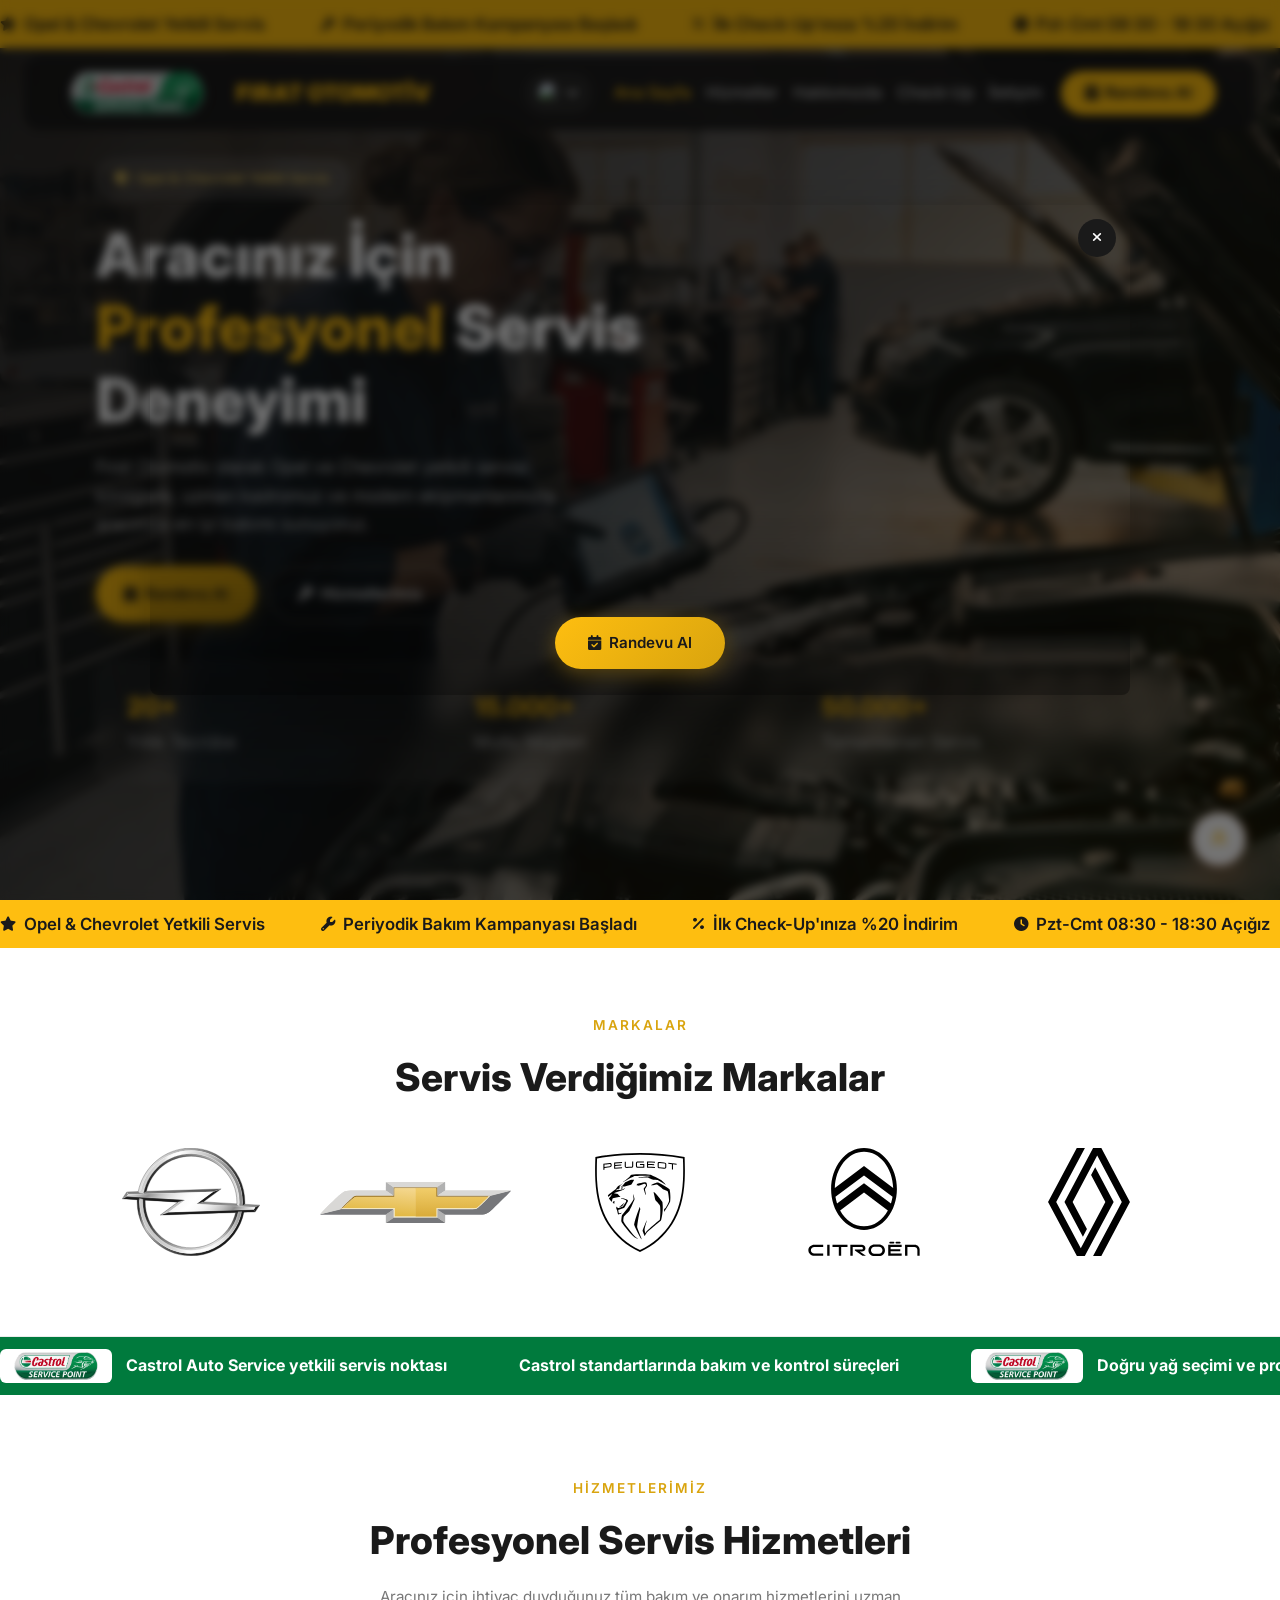
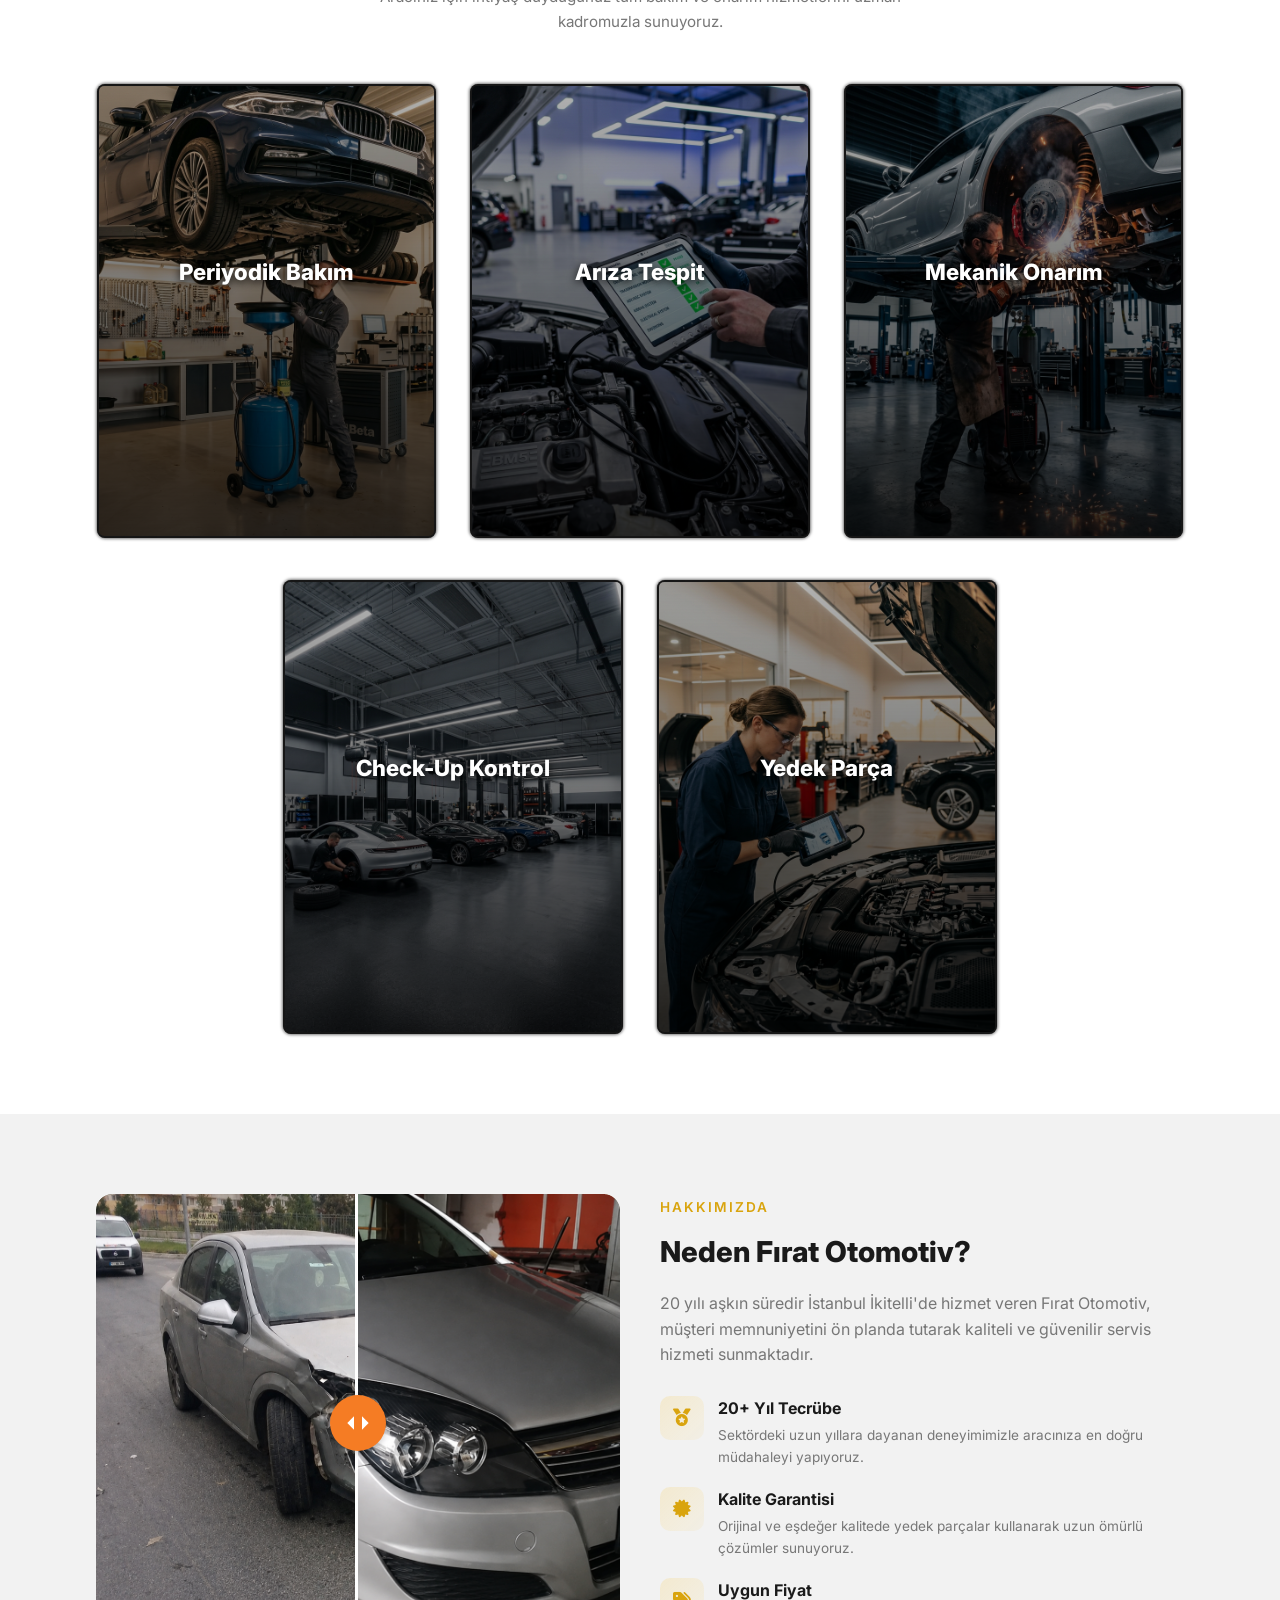
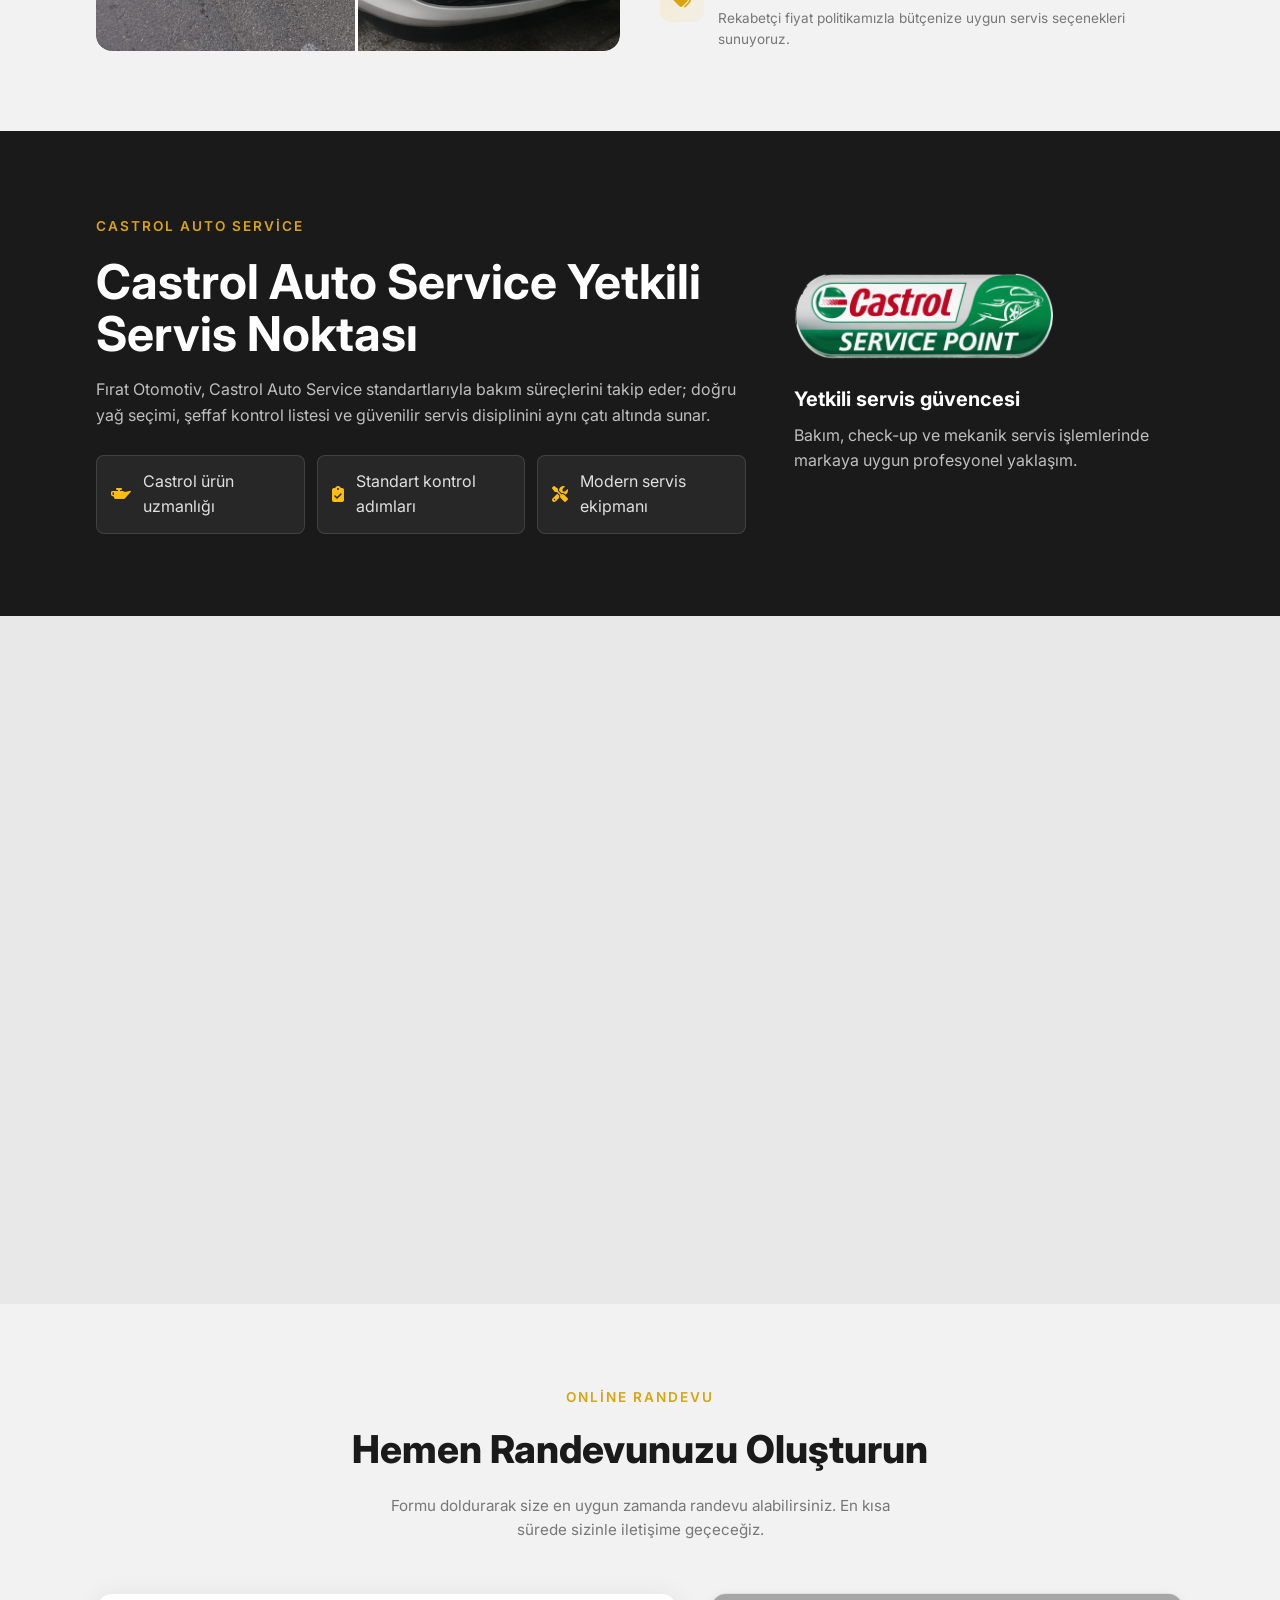
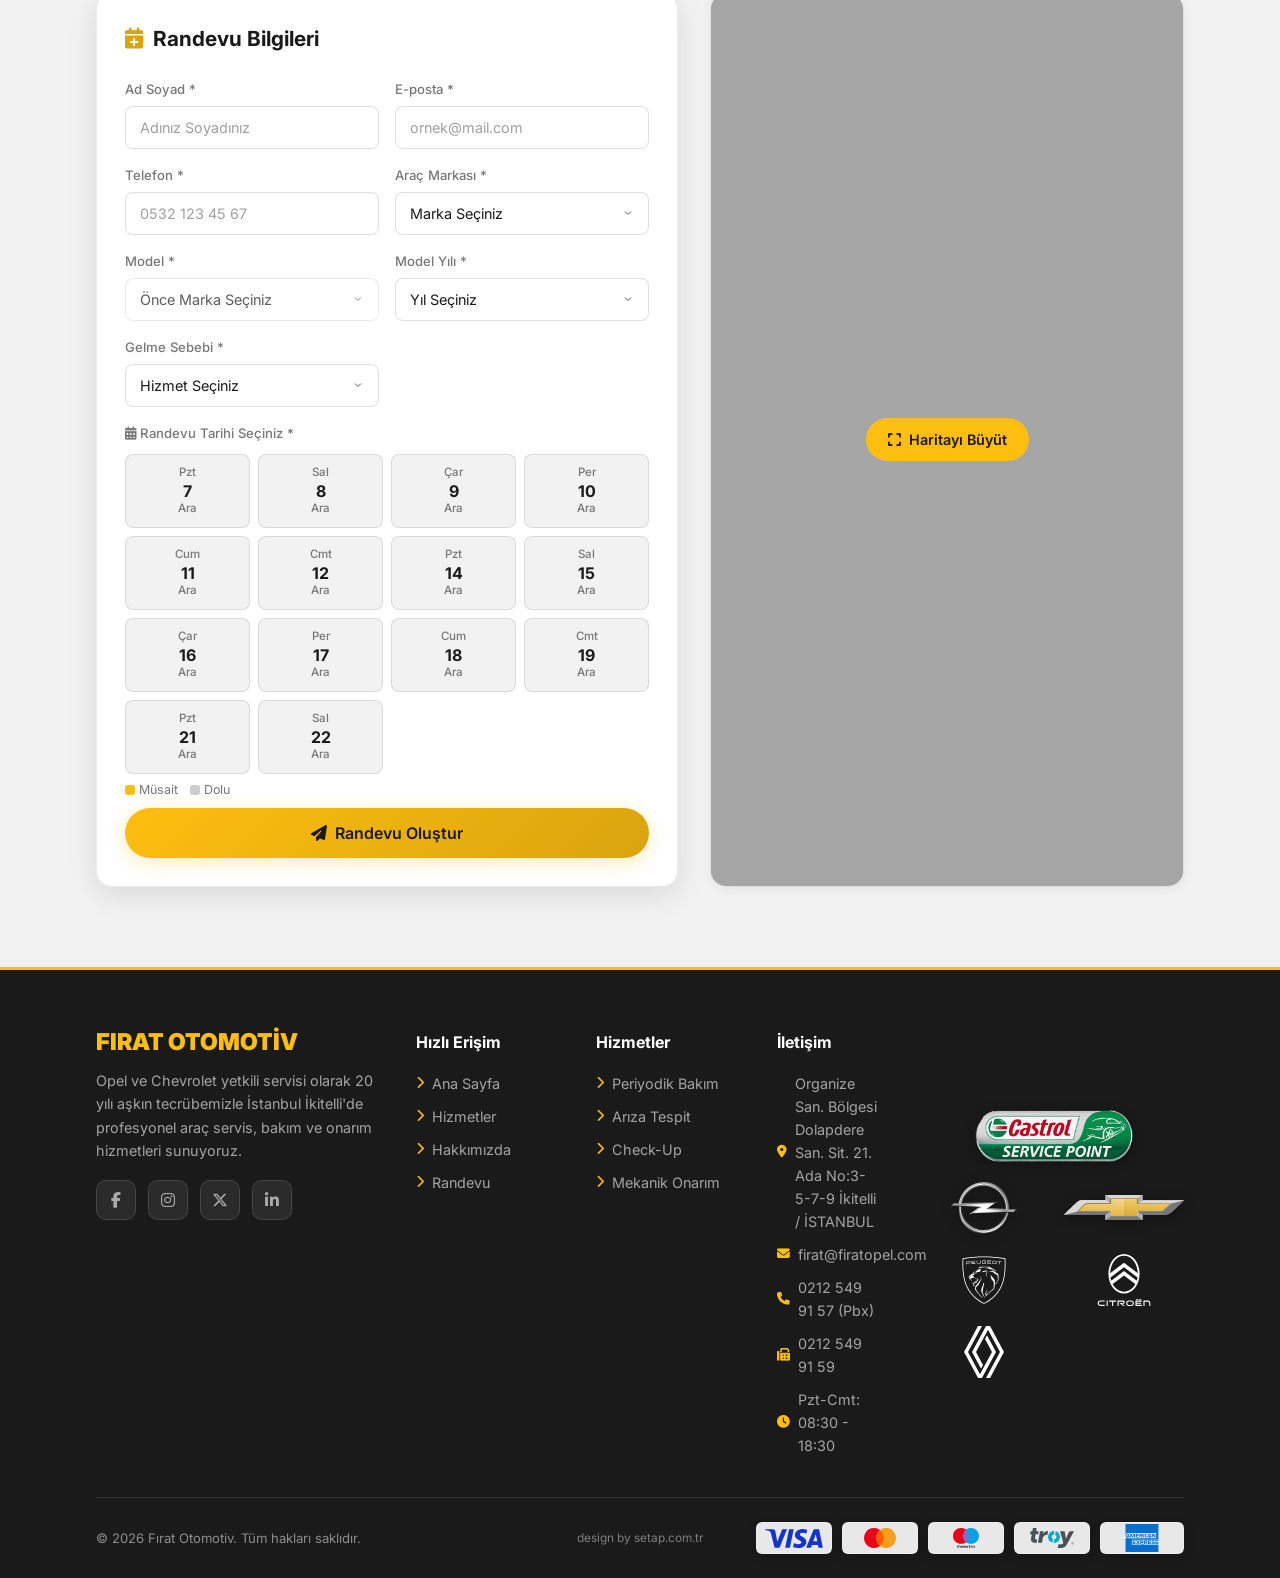
==== commit 580b0e7f: "Update responsive header and campaign sections" ====
--- a/index.html
+++ b/index.html
@@ -72,28 +72,12 @@
       <!-- Header Sol Logolar -->
       <div class="header-brand-logos" aria-label="Servis ve marka logoları">
         <img class="header-brand-logo header-brand-logo-castrol" src="images/brand/castrol_service_point.svg" alt="Castrol Service Point" title="Castrol Service Point">
-        <img class="header-brand-logo header-brand-logo-chevrolet" src="images/brand/chevrolet.svg" alt="Chevrolet" title="Chevrolet">
-        <img class="header-brand-logo header-brand-logo-opel" src="images/brand/opel.svg" alt="Opel" title="Opel">
       </div>
 
       <!-- Header Orta Başlık -->
       <a href="#anasayfa" class="header-title">FIRAT OTOMOTİV</a>
 
-      <!-- Mobil Menü Butonu -->
-      <button class="menu-toggle" id="menuToggle" aria-label="Menüyü aç/kapat">
-        <span></span>
-        <span></span>
-        <span></span>
-      </button>
-
-      <!-- Navigasyon Menüsü -->
-      <nav class="nav" id="navMenu">
-        <a href="#anasayfa">Ana Sayfa</a>
-        <a href="#hizmetler">Hizmetler</a>
-        <a href="#hakkimizda">Hakkımızda</a>
-        <a href="#checkup">Check-Up</a>
-        <a href="#iletisim">İletişim</a>
-        
+      <div class="header-actions">
         <!-- Dil Seçici -->
         <div class="lang-dropdown" id="langDropdown" aria-haspopup="listbox" aria-expanded="false">
           <div class="lang-selected" id="langSelected">
@@ -108,10 +92,38 @@
           </ul>
         </div>
 
-        <a href="#randevu" class="nav-cta"><i class="fa-solid fa-calendar-check"></i> Randevu Al</a>
-      </nav>
+        <!-- Mobil Menü Butonu -->
+        <button class="menu-toggle" id="menuToggle" aria-label="Menüyü aç/kapat">
+          <span></span>
+          <span></span>
+          <span></span>
+        </button>
+
+        <!-- Navigasyon Menüsü -->
+        <nav class="nav" id="navMenu">
+          <a href="#anasayfa">Ana Sayfa</a>
+          <a href="#hizmetler">Hizmetler</a>
+          <a href="#hakkimizda">Hakkımızda</a>
+          <a href="#checkup">Check-Up</a>
+          <a href="#iletisim">İletişim</a>
+          <a href="#randevu" class="nav-cta"><i class="fa-solid fa-calendar-check"></i> Randevu Al</a>
+        </nav>
+      </div>
     </div>
   </header>
+
+  <!-- Kampanya / Duyuru Pop-up -->
+  <div class="campaign-popup" id="campaignPopup" role="dialog" aria-modal="true" aria-hidden="true" aria-label="Kampanya duyurusu">
+    <div class="campaign-popup__panel">
+      <button class="campaign-popup__close" id="campaignPopupClose" type="button" aria-label="Kampanya duyurusunu kapat">
+        <i class="fa-solid fa-xmark"></i>
+      </button>
+      <a href="#randevu" class="btn btn-primary campaign-popup__cta">
+        <i class="fa-solid fa-calendar-check"></i>
+        Randevu Al
+      </a>
+    </div>
+  </div>
 
   <!-- ============================================
        HERO BÖLÜMÜ
@@ -198,6 +210,52 @@
   </div>
 
   <!-- ============================================
+       MARKA LOGOLARI
+       Hizmet verilen marka aileleri
+       ============================================ -->
+  <section class="brand-strip" aria-labelledby="brandStripTitle">
+    <div class="container">
+      <div class="section-header animate-on-scroll">
+        <span class="section-tag">Markalar</span>
+        <h2 id="brandStripTitle">Servis Verdiğimiz Markalar</h2>
+      </div>
+      <div class="brand-strip-grid animate-on-scroll delay-1">
+        <div class="brand-strip-item">
+          <img src="images/brand/opel.svg" alt="Opel" loading="lazy">
+        </div>
+        <div class="brand-strip-item">
+          <img src="images/brand/chevrolet.svg" alt="Chevrolet" loading="lazy">
+        </div>
+        <div class="brand-strip-item">
+          <img src="images/brand/logo-peugeot.svg" alt="Peugeot" loading="lazy">
+        </div>
+        <div class="brand-strip-item">
+          <img src="images/brand/logo-citroen-2022.svg" alt="Citroen" loading="lazy">
+        </div>
+        <div class="brand-strip-item">
+          <img src="images/brand/renault-7.svg" alt="Renault" loading="lazy">
+        </div>
+      </div>
+    </div>
+  </section>
+
+  <!-- ============================================
+       CASTROL AUTO SERVICE KAYAN BARI
+       ============================================ -->
+  <div class="castrol-ticker" aria-label="Castrol Auto Service yetkili servis duyuruları">
+    <div class="castrol-ticker-track">
+      <span><img src="images/brand/castrol_service_point.svg" alt="Castrol Service Point" loading="lazy"> Castrol Auto Service yetkili servis noktası</span>
+      <span>Castrol standartlarında bakım ve kontrol süreçleri</span>
+      <span><img src="images/brand/castrol_service_point.svg" alt="Castrol Service Point" loading="lazy"> Doğru yağ seçimi ve profesyonel servis disiplini</span>
+      <span>Şeffaf check-up, güvenilir bakım, uzman ekip</span>
+      <span><img src="images/brand/castrol_service_point.svg" alt="Castrol Service Point" loading="lazy"> Castrol Auto Service yetkili servis noktası</span>
+      <span>Castrol standartlarında bakım ve kontrol süreçleri</span>
+      <span><img src="images/brand/castrol_service_point.svg" alt="Castrol Service Point" loading="lazy"> Doğru yağ seçimi ve profesyonel servis disiplini</span>
+      <span>Şeffaf check-up, güvenilir bakım, uzman ekip</span>
+    </div>
+  </div>
+
+  <!-- ============================================
        HİZMETLER BÖLÜMÜ
        Sunulan hizmetlerin kartlar halinde gösterimi
        ============================================ -->
@@ -319,6 +377,41 @@
               </div>
             </div>
           </div>
+        </div>
+      </div>
+    </div>
+  </section>
+
+  <!-- ============================================
+       CASTROL AUTO SERVICE YETKİLİLİĞİ
+       Hakkımızda sonrası güven vurgusu
+       ============================================ -->
+  <section class="castrol-authority" id="castrol-auto-service">
+    <div class="container">
+      <div class="castrol-authority-grid">
+        <div class="castrol-authority-content animate-on-scroll fade-left">
+          <span class="section-tag">Castrol Auto Service</span>
+          <h2>Castrol Auto Service Yetkili Servis Noktası</h2>
+          <p>Fırat Otomotiv, Castrol Auto Service standartlarıyla bakım süreçlerini takip eder; doğru yağ seçimi, şeffaf kontrol listesi ve güvenilir servis disiplinini aynı çatı altında sunar.</p>
+          <div class="castrol-authority-points">
+            <div>
+              <i class="fa-solid fa-oil-can"></i>
+              <span>Castrol ürün uzmanlığı</span>
+            </div>
+            <div>
+              <i class="fa-solid fa-clipboard-check"></i>
+              <span>Standart kontrol adımları</span>
+            </div>
+            <div>
+              <i class="fa-solid fa-screwdriver-wrench"></i>
+              <span>Modern servis ekipmanı</span>
+            </div>
+          </div>
+        </div>
+        <div class="castrol-authority-card animate-on-scroll fade-right">
+          <img src="images/brand/castrol_service_point.svg" alt="Castrol Auto Service" loading="lazy">
+          <strong>Yetkili servis güvencesi</strong>
+          <p>Bakım, check-up ve mekanik servis işlemlerinde markaya uygun profesyonel yaklaşım.</p>
         </div>
       </div>
     </div>
@@ -427,16 +520,16 @@
 
                 <!-- Model -->
                 <div class="form-group">
-                  <label for="model">Model</label>
-                  <select id="model" name="model" disabled>
+                  <label for="model">Model *</label>
+                  <select id="model" name="model" disabled required>
                     <option value="">Önce Marka Seçiniz</option>
                   </select>
                 </div>
 
                 <!-- Model Yılı -->
                 <div class="form-group">
-                  <label for="year">Model Yılı</label>
-                  <select id="year" name="year">
+                  <label for="year">Model Yılı *</label>
+                  <select id="year" name="year" required>
                     <option value="">Yıl Seçiniz</option>
                     <!-- JS ile doldurulacak -->
                   </select>
@@ -510,14 +603,14 @@
 
             <!-- Google Maps Embed - Dolapdere Sanayi Sitesi -->
             <iframe
-              src="https://maps.google.com/maps?q=Organize+Sanayi+B%C3%B6lgesi+Dolapdere+Sanayi+Sitesi+21.+Ada+%C4%B0kitelli+%C4%B0stanbul&t=&z=15&ie=UTF8&iwloc=B&output=embed"
+              src="https://maps.google.com/maps?q=41.0738564,28.8097148&z=17&ie=UTF8&iwloc=B&output=embed"
               width="600"
               height="450"
               style="border:0;"
               allowfullscreen=""
               loading="lazy"
               referrerpolicy="no-referrer-when-downgrade"
-              title="Fırat Otomotiv Konum - Dolapdere San. Sit.">
+              title="Castrol Auto Service - Fırat Otomotiv konum">
             </iframe>
 
             <!-- Harita Üzeri Bilgi Katmanı -->
@@ -583,8 +676,11 @@
           </ul>
           <div class="footer-brand-logos" aria-label="Servis ve marka logoları">
             <img class="footer-brand-logo footer-brand-logo-castrol" src="images/brand/castrol_service_point.svg" alt="Castrol Service Point" title="Castrol Service Point" loading="lazy">
+            <img class="footer-brand-logo footer-brand-logo-opel" src="images/brand/opel.svg" alt="Opel" title="Opel" loading="lazy">
             <img class="footer-brand-logo footer-brand-logo-chevrolet" src="images/brand/chevrolet.svg" alt="Chevrolet" title="Chevrolet" loading="lazy">
-            <img class="footer-brand-logo footer-brand-logo-opel" src="images/brand/opel.svg" alt="Opel" title="Opel" loading="lazy">
+            <img class="footer-brand-logo footer-brand-logo-peugeot" src="images/brand/logo-peugeot.svg" alt="Peugeot" title="Peugeot" loading="lazy">
+            <img class="footer-brand-logo footer-brand-logo-citroen" src="images/brand/logo-citroen-2022.svg" alt="Citroen" title="Citroen" loading="lazy">
+            <img class="footer-brand-logo footer-brand-logo-renault" src="images/brand/renault-7.svg" alt="Renault" title="Renault" loading="lazy">
           </div>
         </div>
       </div>
@@ -592,7 +688,7 @@
       <!-- Alt Çizgi -->
       <div class="footer-bottom">
         <p>&copy; 2026 Fırat Otomotiv. Tüm hakları saklıdır.</p>
-        <img class="footer-satep-logo" src="images/satep_logo.svg" alt="Satep" title="Satep" loading="lazy">
+        <a class="footer-design-credit" href="https://setap.com.tr" target="_blank" rel="noopener">design by setap.com.tr</a>
         <div class="payment-cards">
           <img class="payment-card-logo" src="images/payment/visa.svg" alt="Visa" title="Visa" loading="lazy">
           <img class="payment-card-logo" src="images/payment/mastercard.svg" alt="Mastercard" title="Mastercard" loading="lazy">
--- a/css/style.css
+++ b/css/style.css
@@ -117,7 +117,7 @@
    ============================================ */
 .header {
   position: fixed; top: 56px; left: 24px; right: 24px;
-  z-index: 1000; padding: 10px 36px;
+  z-index: 1000; padding: 14px 18px;
   background: rgba(26,26,26,0.9);
   backdrop-filter: blur(12px);
   border-radius: 16px;
@@ -130,35 +130,45 @@
 .header.full-width {
   top: 0; left: 0; right: 0;
   border-radius: 0;
-  padding: 10px 36px;
+  padding: 14px 18px;
 }
 .header .container {
   width: 100%; max-width: none; margin: 0;
   position: relative;
   display: grid; align-items: center;
-  grid-template-columns: minmax(0,1fr) auto minmax(0,1fr);
-  gap: 20px;
+  grid-template-columns: auto minmax(0,1fr) auto;
+  gap: clamp(10px, 2vw, 20px);
 }
 .header-brand-logos {
-  display: flex; align-items: center; gap: 18px;
-  min-width: 0; justify-self: start;
+  display: flex; align-items: center; gap: 0;
+  min-width: 0; max-width: 100%; justify-self: start;
 }
 .header-brand-logo {
   flex: 0 0 auto;
-  height: 34px;
+  height: 30px;
   object-fit: contain;
   filter: drop-shadow(0 2px 6px rgba(0,0,0,0.35));
 }
-.header-brand-logo-castrol { width: 112px; }
-.header-brand-logo-chevrolet { width: 104px; }
-.header-brand-logo-opel { width: 42px; }
+.header-brand-logo-castrol { width: 96px; }
 .header-title {
   justify-self: center;
+  min-width: 0;
+  max-width: 100%;
   color: var(--primary);
-  font-size: 1.14rem;
+  font-size: clamp(0.92rem, 3vw, 1.24rem);
   font-weight: 900;
   letter-spacing: 0;
   white-space: nowrap;
+  overflow: hidden;
+  text-align: center;
+  text-overflow: ellipsis;
+}
+.header-actions {
+  display: flex;
+  align-items: center;
+  justify-self: end;
+  gap: 10px;
+  min-width: 0;
 }
 
 /* Logo */
@@ -173,8 +183,9 @@
 .menu-toggle {
   display: flex; flex-direction: column; gap: 5px;
   background: none; border: none; cursor: pointer;
-  z-index: 1001; padding: 4px;
-  justify-self: end;
+  z-index: 1002; padding: 4px;
+  align-items: center; justify-content: center;
+  width: 34px; min-width: 34px; height: 32px;
 }
 .menu-toggle span {
   width: 26px; height: 3px; background: var(--text-white);
@@ -192,7 +203,7 @@
   backdrop-filter: blur(20px);
   display: flex; flex-direction: column;
   justify-content: center; align-items: center; gap: 28px;
-  transition: right 0.4s ease; z-index: 1000;
+  transition: right 0.4s ease; z-index: 1001;
   justify-self: end;
 }
 .nav.open { right: 0; }
@@ -226,6 +237,127 @@
   background: var(--primary-dark) !important;
   transform: translateY(-2px);
   box-shadow: 0 4px 16px var(--primary-glow);
+}
+
+/* Kampanya Pop-up */
+.campaign-popup {
+  position: fixed;
+  inset: 0;
+  z-index: 3000;
+  display: flex;
+  align-items: center;
+  justify-content: center;
+  padding: 24px;
+  background: rgba(0,0,0,0.55);
+  backdrop-filter: blur(5px);
+  opacity: 0;
+  visibility: hidden;
+  pointer-events: none;
+  transition: opacity 260ms ease, visibility 260ms ease;
+}
+.campaign-popup.active {
+  opacity: 1;
+  visibility: visible;
+  pointer-events: auto;
+}
+.campaign-popup__panel {
+  position: relative;
+  width: min(94vw, 980px);
+  aspect-ratio: 2 / 1;
+  background:
+    linear-gradient(180deg, rgba(0,0,0,0) 62%, rgba(0,0,0,0.42) 100%),
+    url('../images/campaigns/campaign1.png') center / cover no-repeat;
+  color: var(--text-dark);
+  border-radius: 8px;
+  padding: 0;
+  box-shadow: 0 24px 70px rgba(0,0,0,0.28);
+  text-align: center;
+  opacity: 0;
+  transform: translateY(22px) scale(0.96);
+  transition: opacity 260ms ease, transform 260ms ease;
+}
+.campaign-popup.active .campaign-popup__panel {
+  opacity: 1;
+  transform: translateY(0) scale(1);
+}
+.campaign-popup__close {
+  position: absolute;
+  top: 14px;
+  right: 14px;
+  width: 38px;
+  height: 38px;
+  border: none;
+  border-radius: 50%;
+  background: var(--navy);
+  color: #fff;
+  cursor: pointer;
+  display: inline-flex;
+  align-items: center;
+  justify-content: center;
+}
+.campaign-popup__cta {
+  position: absolute;
+  left: 50%;
+  bottom: 26px;
+  translate: -50% 0;
+  transform: scale(1);
+  transform-origin: center;
+  justify-content: center;
+  min-width: 170px;
+  isolation: isolate;
+  overflow: visible;
+}
+.campaign-popup__cta.btn-primary:hover {
+  transform: scale(1.04);
+}
+.campaign-popup__cta::before,
+.campaign-popup__cta::after {
+  content: '';
+  position: absolute;
+  inset: -7px;
+  border: 2px solid rgba(254,190,16,0.62);
+  border-radius: inherit;
+  pointer-events: none;
+  z-index: -1;
+  opacity: 0;
+  animation: campaignCtaPulse 2s ease-out infinite;
+}
+.campaign-popup__cta::after {
+  animation-delay: 1s;
+}
+@keyframes campaignCtaPulse {
+  0% {
+    transform: scale(0.96);
+    opacity: 0.72;
+  }
+  70% {
+    opacity: 0;
+  }
+  100% {
+    transform: scale(1.5);
+    opacity: 0;
+  }
+}
+@media (max-width: 640px) {
+  .campaign-popup {
+    padding: 14px;
+  }
+  .campaign-popup__panel {
+    width: min(96vw, 520px);
+    aspect-ratio: 2 / 1;
+  }
+  .campaign-popup__close {
+    top: 8px;
+    right: 8px;
+    width: 32px;
+    height: 32px;
+  }
+  .campaign-popup__cta {
+    bottom: 12px;
+    min-width: 132px;
+    padding: 10px 18px;
+    font-size: 0.84rem;
+  }
 }
 
 /* ============================================
@@ -347,6 +479,90 @@
 }
 .stat-item h3 { font-size: 1.6rem; font-weight: 800; color: var(--primary); }
 .stat-item p { font-size: 0.8rem; color: rgba(255,255,255,0.6); margin-bottom: 0; }
+
+/* ============================================
+   MARKA LOGOLARI
+   ============================================ */
+.brand-strip {
+  padding: 64px 0 70px;
+  background: var(--bg-1);
+  border-bottom: 1px solid var(--card-border);
+}
+.brand-strip .section-header {
+  margin-bottom: 30px;
+}
+.brand-strip-grid {
+  display: grid;
+  grid-template-columns: repeat(2, minmax(0, 1fr));
+  gap: 26px 34px;
+  max-width: 1100px;
+  margin: 0 auto;
+}
+.brand-strip-item {
+  min-height: 128px;
+  padding: 0;
+  display: grid;
+  place-items: center;
+  background: transparent;
+  border: none;
+  border-radius: 0;
+  box-shadow: none;
+}
+.brand-strip-item:last-child {
+  grid-column: 1 / -1;
+  justify-self: center;
+  width: calc(50% - 8px);
+  min-width: 140px;
+}
+.brand-strip-item img {
+  max-width: 300px;
+  max-height: 108px;
+  width: 100%;
+  height: 100%;
+  object-fit: contain;
+}
+.brand-strip-item:nth-child(n+3) img {
+  filter: brightness(0) saturate(0);
+}
+
+/* Castrol yeşili kayan bar */
+.castrol-ticker {
+  background: #007a3d;
+  overflow: hidden;
+  min-height: 58px;
+  display: flex;
+  align-items: center;
+}
+.castrol-ticker-track {
+  display: flex;
+  align-items: center;
+  gap: 72px;
+  width: max-content;
+  animation: castrolTicker 34s linear infinite;
+  white-space: nowrap;
+}
+.castrol-ticker-track span {
+  flex: 0 0 auto;
+  color: #fff;
+  font-size: 1rem;
+  font-weight: 700;
+  display: inline-flex;
+  align-items: center;
+  gap: 14px;
+}
+.castrol-ticker-track img {
+  flex: 0 0 auto;
+  height: 34px;
+  width: 112px;
+  object-fit: contain;
+  background: #fff;
+  padding: 3px 8px;
+  border-radius: 6px;
+}
+@keyframes castrolTicker {
+  0% { transform: translateX(0); }
+  100% { transform: translateX(-50%); }
+}
 
 /* ============================================
    SECTION ORTAK - Kirli Beyaz Arka Planlar
@@ -408,7 +624,7 @@
   }
 }
 
-@media (min-width: 1024px) {
+@media (min-width: 1180px) {
   /* Desktop 3-2 */
   .card {
     width: calc(33.333% - 23px);
@@ -562,6 +778,73 @@
 .feature-item p { font-size: 0.85rem; color: var(--text-muted); }
 
 /* ============================================
+   CASTROL AUTO SERVICE VURGUSU
+   ============================================ */
+.castrol-authority {
+  padding: 82px 0;
+  background: var(--navy);
+  color: #fff;
+}
+.castrol-authority-grid {
+  display: grid;
+  grid-template-columns: 1fr;
+  gap: 28px;
+  align-items: center;
+}
+.castrol-authority-content h2 {
+  color: #fff;
+  font-size: clamp(1.8rem, 5vw, 3rem);
+  line-height: 1.08;
+  margin: 8px 0 18px;
+  max-width: 720px;
+}
+.castrol-authority-content p {
+  color: rgba(255,255,255,0.72);
+  max-width: 640px;
+  margin-bottom: 26px;
+}
+.castrol-authority-points {
+  display: grid;
+  grid-template-columns: 1fr;
+  gap: 12px;
+}
+.castrol-authority-points div {
+  display: flex;
+  align-items: center;
+  gap: 12px;
+  padding: 13px 14px;
+  background: rgba(255,255,255,0.06);
+  border: 1px solid rgba(255,255,255,0.12);
+  border-radius: 8px;
+  color: rgba(255,255,255,0.86);
+}
+.castrol-authority-points i {
+  color: var(--primary);
+}
+.castrol-authority-card {
+  background: transparent;
+  color: #fff;
+  border-radius: 0;
+  padding: 0;
+  box-shadow: none;
+  border-top: none;
+}
+.castrol-authority-card img {
+  width: min(260px, 100%);
+  margin-bottom: 24px;
+}
+.castrol-authority-card strong {
+  display: block;
+  font-size: 1.25rem;
+  margin-bottom: 8px;
+  color: #fff;
+}
+.castrol-authority-card p {
+  color: rgba(255,255,255,0.72);
+  margin: 0;
+}
+
+/* ============================================
    CHECK-UP - bg-3 (en koyu kirli beyaz)
    ============================================ */
 .checkup { padding: 80px 0; background: var(--bg-3); }
@@ -838,7 +1121,8 @@
   display: grid;
 }
 .footer-brand-logos {
-  display: flex; flex-direction: column;
+  display: grid;
+  grid-template-columns: repeat(2, minmax(72px, 1fr));
   align-items: center; gap: 20px;
   margin-top: 18px;
   justify-self: end;
@@ -854,9 +1138,18 @@
   transform: translateY(-2px);
   filter: drop-shadow(0 4px 10px rgba(0,0,0,0.4));
 }
+.footer-brand-logo:not(.footer-brand-logo-castrol):not(.footer-brand-logo-opel):not(.footer-brand-logo-chevrolet) {
+  filter: brightness(0) invert(1);
+}
+.footer-brand-logo:not(.footer-brand-logo-castrol):not(.footer-brand-logo-opel):not(.footer-brand-logo-chevrolet):hover {
+  filter: brightness(0) invert(1) drop-shadow(0 4px 10px rgba(0,0,0,0.4));
+}
 .footer-brand-logo-castrol { width: 150px; }
 .footer-brand-logo-chevrolet { width: 136px; }
 .footer-brand-logo-opel { width: 58px; }
+.footer-brand-logo-peugeot { width: 112px; }
+.footer-brand-logo-citroen { width: 112px; }
+.footer-brand-logo-renault { width: 52px; }
 .footer-bottom {
   display: grid; align-items: center;
   grid-template-columns: 1fr; gap: 16px;
@@ -865,9 +1158,15 @@
   color: rgba(255,255,255,0.5); font-size: 0.82rem;
 }
 .footer-bottom p { margin: 0; }
-.footer-satep-logo {
-  width: 136px; height: auto;
+.footer-design-credit {
+  color: rgba(255,255,255,0.44);
+  font-size: 0.74rem;
+  letter-spacing: 0;
   justify-self: start;
+  transition: color var(--transition);
+}
+.footer-design-credit:hover {
+  color: var(--primary);
 }
 .payment-cards {
   display: flex; align-items: center; justify-content: flex-start;
@@ -904,42 +1203,100 @@
   .form-grid { grid-template-columns: 1fr 1fr; }
   /* services flex alignment handles grid automatically */
   .footer-grid { grid-template-columns: 1fr 1fr; }
+  .brand-strip-grid {
+    grid-template-columns: repeat(6, minmax(0, 1fr));
+  }
+  .brand-strip-item {
+    grid-column: span 2;
+  }
+  .brand-strip-item:last-child {
+    width: auto;
+    min-width: 0;
+  }
+  .brand-strip-item:nth-child(4) {
+    grid-column: 2 / span 2;
+  }
+  .brand-strip-item:nth-child(5) {
+    grid-column: 4 / span 2;
+  }
+  .castrol-authority-points {
+    grid-template-columns: repeat(3, 1fr);
+  }
   .hero h1 { font-size: 2.8rem; }
   .section-header h2 { font-size: 2rem; }
 }
 
 /* ============================================
-   RESPONSIVE - Desktop (1024px)
-   ============================================ */
-@media (min-width: 1024px) {
+   RESPONSIVE - Desktop (1200px)
+   ============================================ */
+@media (min-width: 1200px) {
+  .header {
+    padding: 15px 40px;
+  }
+  .header.full-width {
+    padding: 15px 40px;
+  }
+  .header .container {
+    grid-template-columns: auto auto minmax(0,1fr);
+    gap: 26px;
+  }
+  .header-brand-logo {
+    height: 44px;
+  }
+  .header-brand-logo-castrol { width: 146px; }
+  .header-title {
+    justify-self: start;
+    font-size: 1.42rem;
+    text-align: left;
+  }
+  .header-actions {
+    grid-column: 3;
+    gap: 16px;
+  }
   .menu-toggle { display: none; }
   .nav {
     position: static; width: auto; height: auto;
     background: none; backdrop-filter: none;
-    flex-direction: row; gap: 12px;
+    flex-direction: row; gap: 15px;
     justify-content: flex-end; justify-self: end;
-  }
-  .nav a { font-size: 0.88rem; }
+    min-width: 0;
+  }
+  .nav a { font-size: 1rem; }
   .nav-cta {
-    padding: 6px 5px !important;
-    font-size: 0.88rem !important;
-    gap: 3px;
-    margin-left: 16px;
+    display: inline-flex !important;
+    padding: 9px 24px !important;
+    font-size: 0.98rem !important;
+    margin-left: 4px;
   }
   .hero h1 { font-size: 3.4rem; }
   .hero p { font-size: 1.1rem; }
   .services-grid {
     gap: 42px 34px;
   }
+  .brand-strip-grid {
+    grid-template-columns: repeat(5, minmax(0, 1fr));
+  }
+  .brand-strip-item,
+  .brand-strip-item:nth-child(4),
+  .brand-strip-item:nth-child(5) {
+    grid-column: auto;
+  }
+  .brand-strip-item:last-child {
+    width: auto;
+  }
   .about-grid { grid-template-columns: 1fr 1fr; }
   .about-image img { height: 400px; }
+  .castrol-authority-grid {
+    grid-template-columns: minmax(0, 1.25fr) minmax(320px, 0.75fr);
+    gap: 48px;
+  }
   .checkup-grid { grid-template-columns: 1fr 1fr; }
   .checkup-image img { height: 380px; }
   .appointment-grid { grid-template-columns: 1fr 1fr; }
   .map-wrapper { height: 100%; min-height: 450px; }
   .footer-grid { grid-template-columns: 1.45fr 0.75fr 0.75fr 2.05fr; }
   .footer-contact-col {
-    grid-template-columns: minmax(0, max-content) 150px;
+    grid-template-columns: minmax(0, max-content) 260px;
     column-gap: 46px;
     align-items: start;
   }
@@ -952,7 +1309,7 @@
     margin-top: 0;
   }
   .footer-bottom { grid-template-columns: minmax(0,1fr) auto minmax(0,1fr); gap: 16px 24px; }
-  .footer-satep-logo { justify-self: center; width: 144px; }
+  .footer-design-credit { justify-self: center; }
   .payment-cards { justify-content: flex-end; }
   .section-header h2 { font-size: 2.4rem; }
 }
@@ -960,20 +1317,36 @@
 @media (max-width: 640px) {
   .header {
     left: 12px; right: 12px;
-    padding: 9px 16px;
-  }
-  .header.full-width { padding: 9px 18px; }
-  .header .container { gap: 6px; }
-  .header-brand-logos { gap: 4px; }
+    padding: 14px 16px;
+  }
+  .header.full-width { padding: 14px 16px; }
+  .header .container { gap: 8px; }
+  .header-brand-logos { gap: 0; }
   .header-brand-logo {
-    height: 18px;
+    height: 28px;
     filter: drop-shadow(0 1px 4px rgba(0,0,0,0.35));
   }
-  .header-brand-logo-castrol { width: 40px; }
-  .header-brand-logo-chevrolet { width: 36px; }
-  .header-brand-logo-opel { width: 16px; }
-  .header-title { font-size: 0.72rem; }
+  .header-brand-logo-castrol { width: 88px; }
+  .header-title { font-size: 0.92rem; }
   .menu-toggle span { width: 24px; }
+}
+
+@media (max-width: 420px) {
+  .header {
+    padding: 13px 12px;
+  }
+  .header.full-width { padding: 13px 12px; }
+  .header-brand-logo {
+    height: 24px;
+  }
+  .header-brand-logo-castrol { width: 76px; }
+  .header-title { font-size: 0.82rem; }
+  .menu-toggle {
+    align-items: center;
+    flex: 0 0 30px;
+    width: 30px;
+  }
+  .menu-toggle span { width: 22px; }
 }
 
 /* ============================================
@@ -997,7 +1370,7 @@
   .payment-card-logo { width: 68px; height: 30px; padding: 5px 7px; }
   .payment-card-logo-wide { width: 76px; }
   .payment-card-logo-amex { padding: 1px 3px; }
-  .footer-satep-logo { width: 120px; }
+  .footer-design-credit { justify-self: start; }
   .footer-contact-col {
     grid-template-columns: minmax(0, 1fr) 112px;
     column-gap: 20px;
@@ -1016,6 +1389,9 @@
   .footer-brand-logo-castrol { width: 112px; }
   .footer-brand-logo-chevrolet { width: 104px; }
   .footer-brand-logo-opel { width: 46px; }
+  .footer-brand-logo-peugeot,
+  .footer-brand-logo-citroen { width: 92px; }
+  .footer-brand-logo-renault { width: 42px; }
 }
 
 /* ============================================
@@ -1025,21 +1401,21 @@
   position: relative;
   display: inline-flex;
   align-items: center;
-  margin-left: auto;
-  margin-right: 16px;
+  margin: 0;
   cursor: pointer;
   user-select: none;
+  z-index: 1003;
 }
 .lang-selected {
   display: flex;
   align-items: center;
-  gap: 8px;
-  padding: 6px 12px;
+  gap: 6px;
+  padding: 6px 9px;
   background: rgba(255, 255, 255, 0.05);
   border: 1px solid rgba(255, 255, 255, 0.1);
   border-radius: 20px;
   color: #fff;
-  font-size: 0.9rem;
+  font-size: 0.82rem;
   font-weight: 500;
   transition: all 0.3s;
 }
@@ -1048,8 +1424,8 @@
   border-color: rgba(255, 255, 255, 0.3);
 }
 .flag-circle {
-  width: 20px;
-  height: 20px;
+  width: 19px;
+  height: 19px;
   border-radius: 50%;
   object-fit: cover;
   border: 1px solid rgba(255, 255, 255, 0.2);
@@ -1071,7 +1447,7 @@
   visibility: hidden;
   transform: translateY(-10px);
   transition: all 0.3s cubic-bezier(0.4, 0, 0.2, 1);
-  z-index: 1000;
+  z-index: 1010;
   box-shadow: 0 10px 30px rgba(0, 0, 0, 0.5);
   min-width: 140px;
 }
@@ -1094,8 +1470,8 @@
   background: rgba(255, 255, 255, 0.1);
 }
 @media (max-width: 768px) {
-  .lang-dropdown { margin: 16px 0; justify-content: flex-start; }
-  .lang-options { right: auto; left: 0; }
+  .lang-dropdown { justify-content: flex-start; }
+  .lang-options { right: 0; left: auto; }
 }
 
 /* ============================================
@@ -1108,6 +1484,35 @@
   padding-right: 28px !important;
 }
 
+@media (min-width: 1200px) {
+  .lang-dropdown {
+    margin-left: 0;
+    margin-right: 6px;
+  }
+  .lang-selected {
+    padding: 8px 12px;
+  }
+  .flag-circle {
+    width: 22px;
+    height: 22px;
+  }
+  .nav-cta {
+    padding-left: 24px !important;
+    padding-right: 24px !important;
+  }
+}
+
+@media (min-width: 1440px) {
+  .lang-dropdown {
+    margin-left: 0;
+    margin-right: 10px;
+  }
+  .nav-cta {
+    padding-left: 30px !important;
+    padding-right: 30px !important;
+  }
+}
+
 /* Mobil Görünümde Footer Logolarını Ortalama */
 @media (max-width: 768px) {
   .footer-contact-col {
@@ -1120,12 +1525,13 @@
   .footer-contact-col .footer-brand-logos {
     grid-column: 1 !important;
     grid-row: auto !important;
-    flex-direction: column !important; /* Logoları alt alta diz */
+    display: grid !important;
+    grid-template-columns: repeat(2, minmax(90px, 1fr)) !important;
     justify-content: center !important; 
     align-items: center !important; /* Sayfayı ortala */
     width: 100% !important;
     margin-top: 32px !important;
-    gap: 32px !important; /* Logolar büyüdüğü için aralığı artır */
+    gap: 22px !important;
   }
   
   /* Mobilde Hero Badge'i Header'dan Uzaklaştırma */
@@ -1134,13 +1540,33 @@
   }
 }
 
-/* Footer Logolarının Boyutunu 2 Katına Çıkarma */
+/* Footer logo boyutları */
 .footer-contact-col .footer-brand-logo {
-  height: 64px !important;
+  height: 52px !important;
   width: auto !important;
+  max-width: 100% !important;
+  justify-self: center;
+}
+.footer-contact-col .footer-brand-logo-castrol {
+  grid-column: 1 / -1;
 }
 @media (max-width: 768px) {
   .footer-contact-col .footer-brand-logo {
-    height: 56px !important; /* Mobilde de 2 katına çıkar */
-  }
-}
+    height: 46px !important;
+  }
+}
+
+/* Sayfa Taşmalarını Önleme */
+html, body {
+  overflow-x: hidden !important;
+  max-width: 100vw !important;
+  width: 100% !important;
+  position: relative !important;
+  -ms-overflow-style: none;  /* IE and Edge */
+  scrollbar-width: none;  /* Firefox */
+}
+
+/* Varsayılan Tarayıcı Scrollbar'ını Gizleme (Chrome, Safari) */
+::-webkit-scrollbar {
+  display: none !important;
+}
--- a/scroll_yan_bar/style.css
+++ b/scroll_yan_bar/style.css
@@ -1,5 +1,5 @@
 :root {
-    --scroll-track: #f7dedf;
+    --scroll-track: transparent; /* Sayfadaki boşluk algısını yok etmek için saydam yapıldı */
     --stripe-yellow: #FEBE10; /* Temaya uymasi icin */
     --stripe-black: #171717;
     --stripe-yellow-hover: #D9A40E;
@@ -19,6 +19,14 @@
     height: 100vh;
     background: var(--scroll-track);
     pointer-events: none;
+    opacity: 0;
+    visibility: hidden;
+    transition: opacity 180ms ease, visibility 180ms ease;
+}
+
+body.is-scrolling .custom-scrollbar {
+    opacity: 1;
+    visibility: visible;
 }
 
 .custom-scrollbar__thumb {
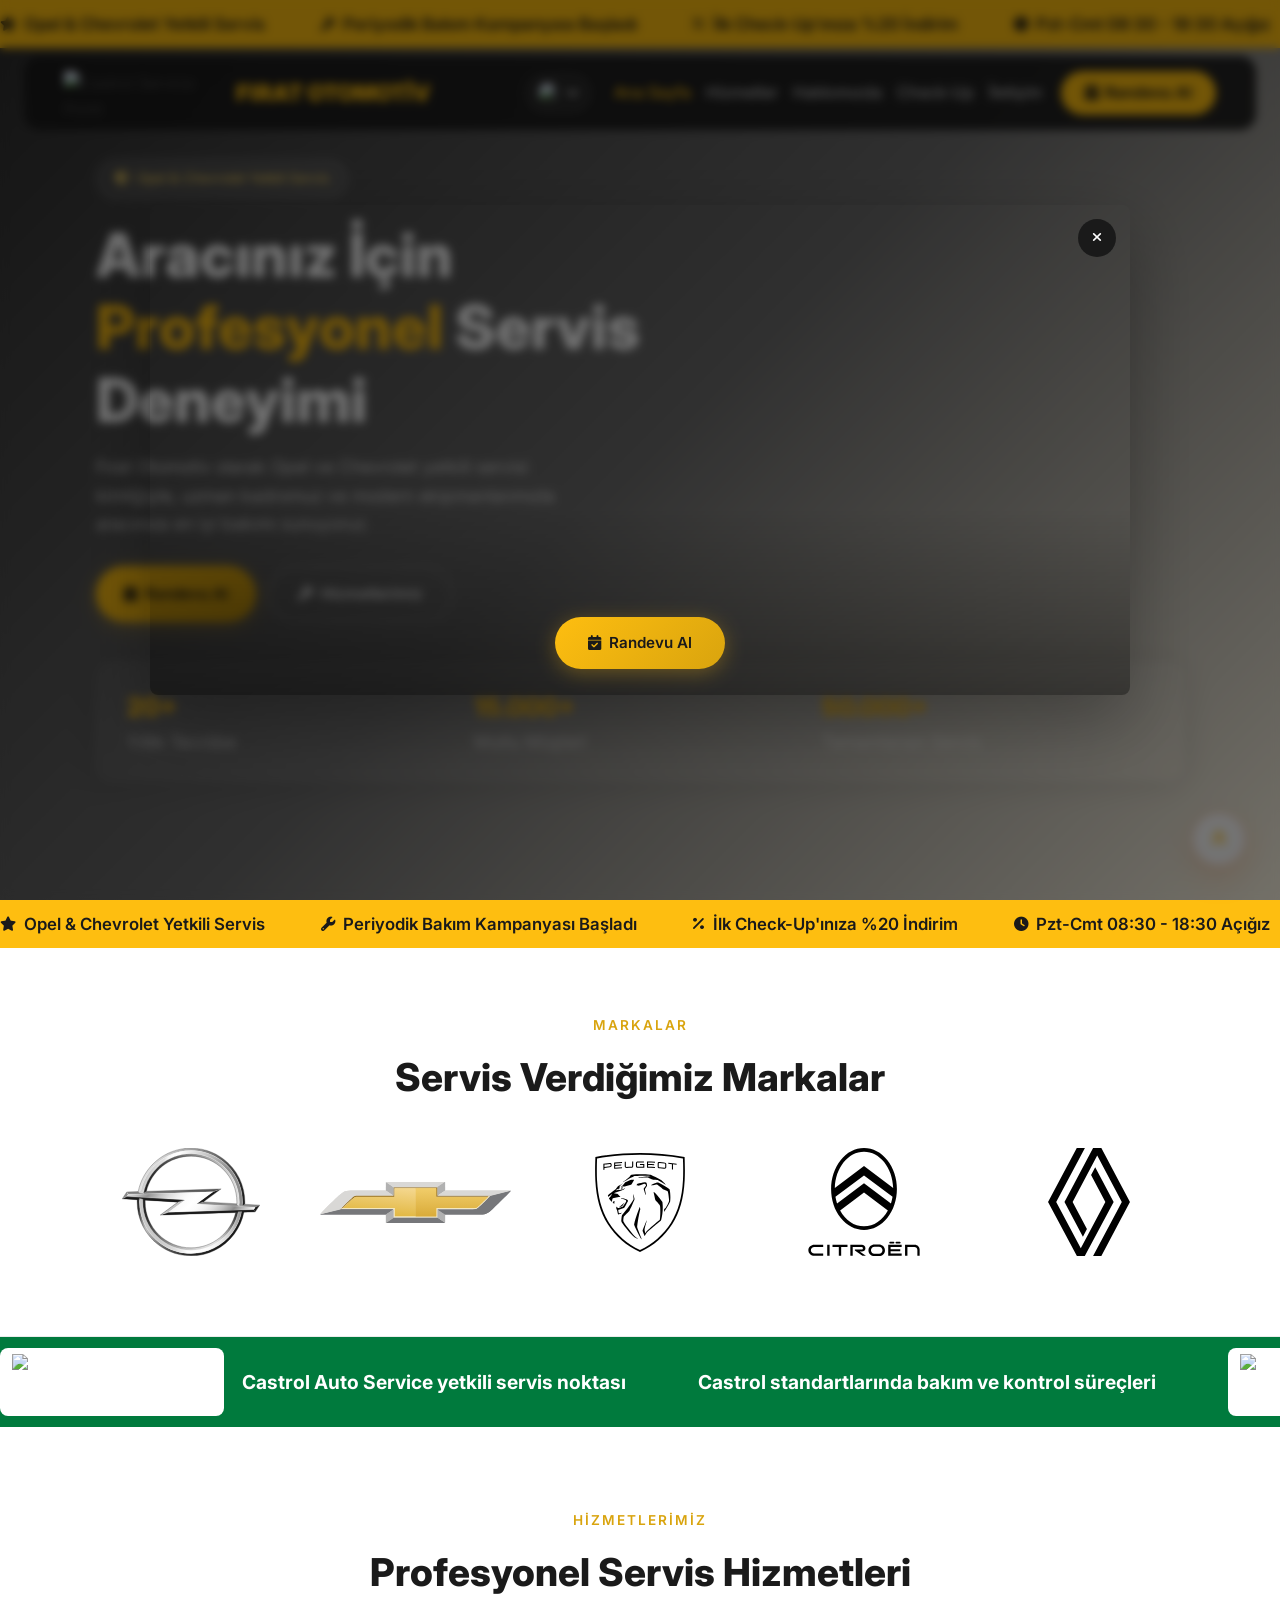
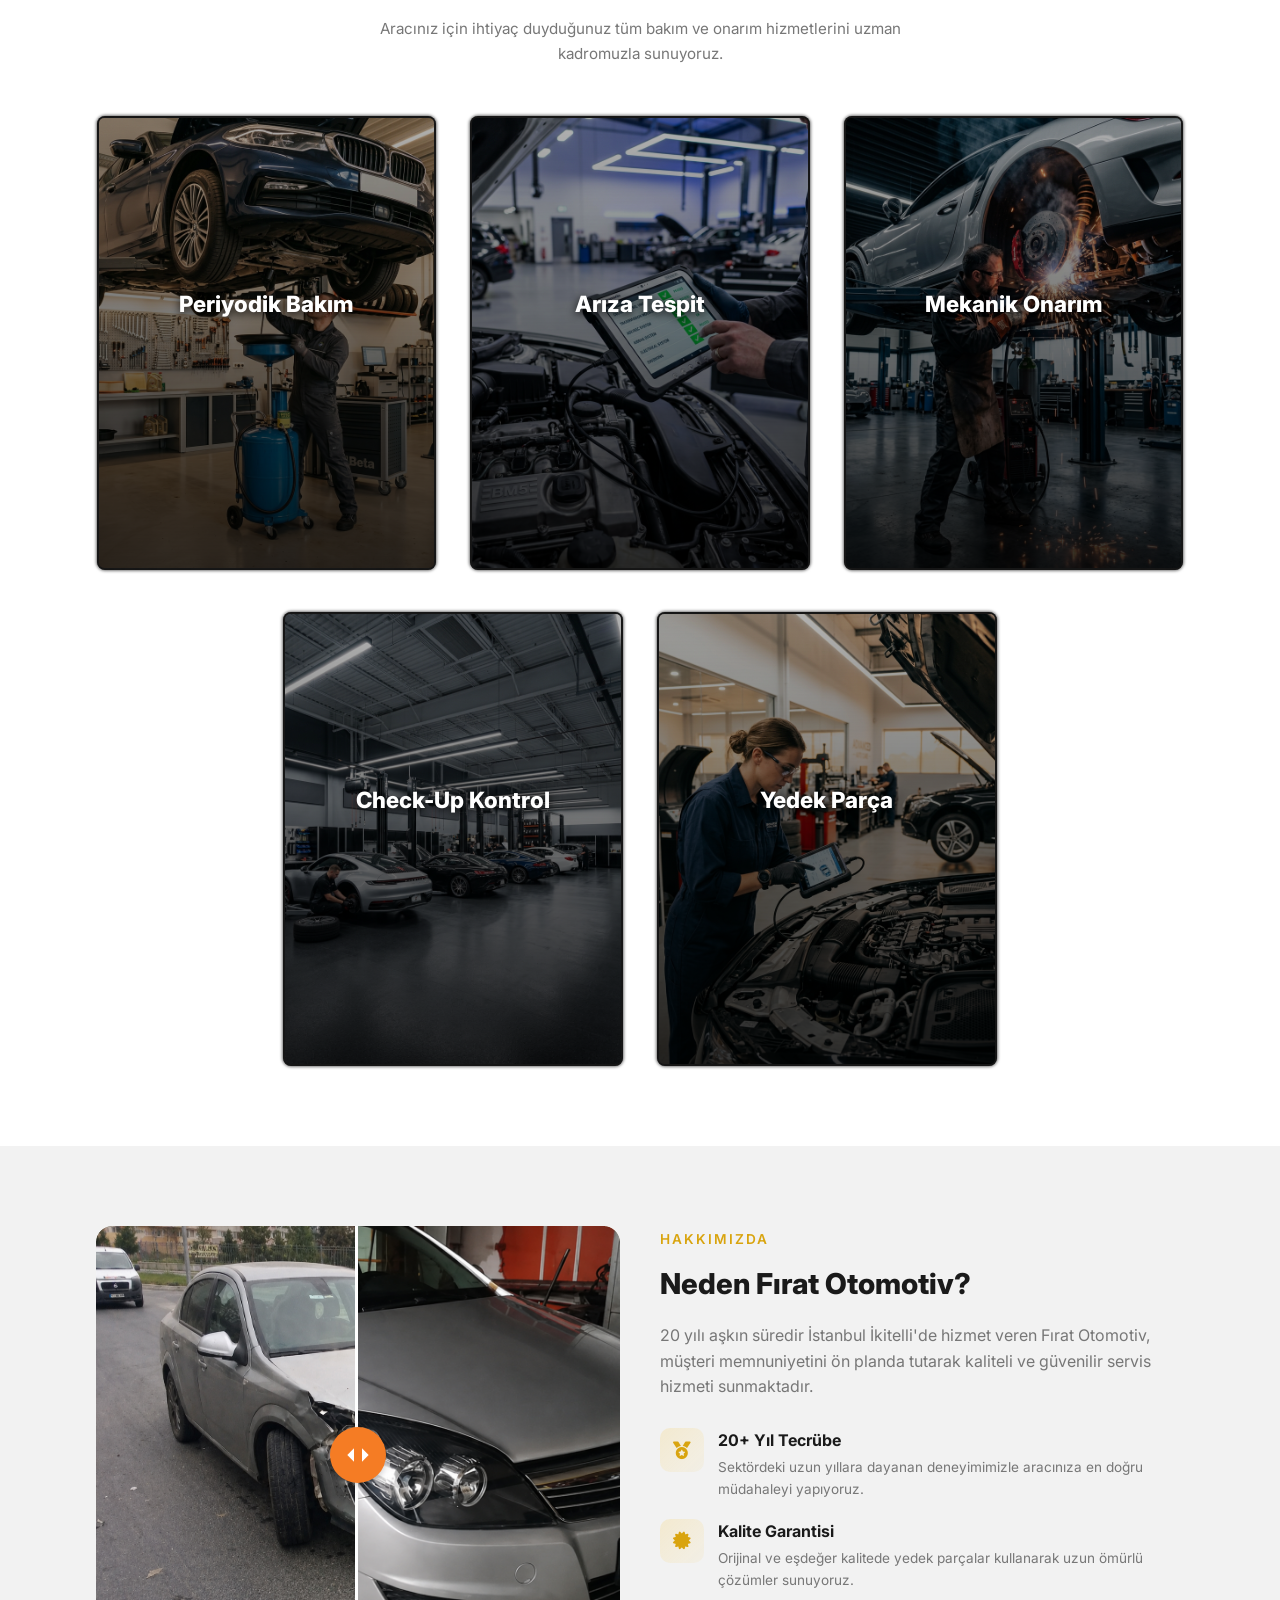
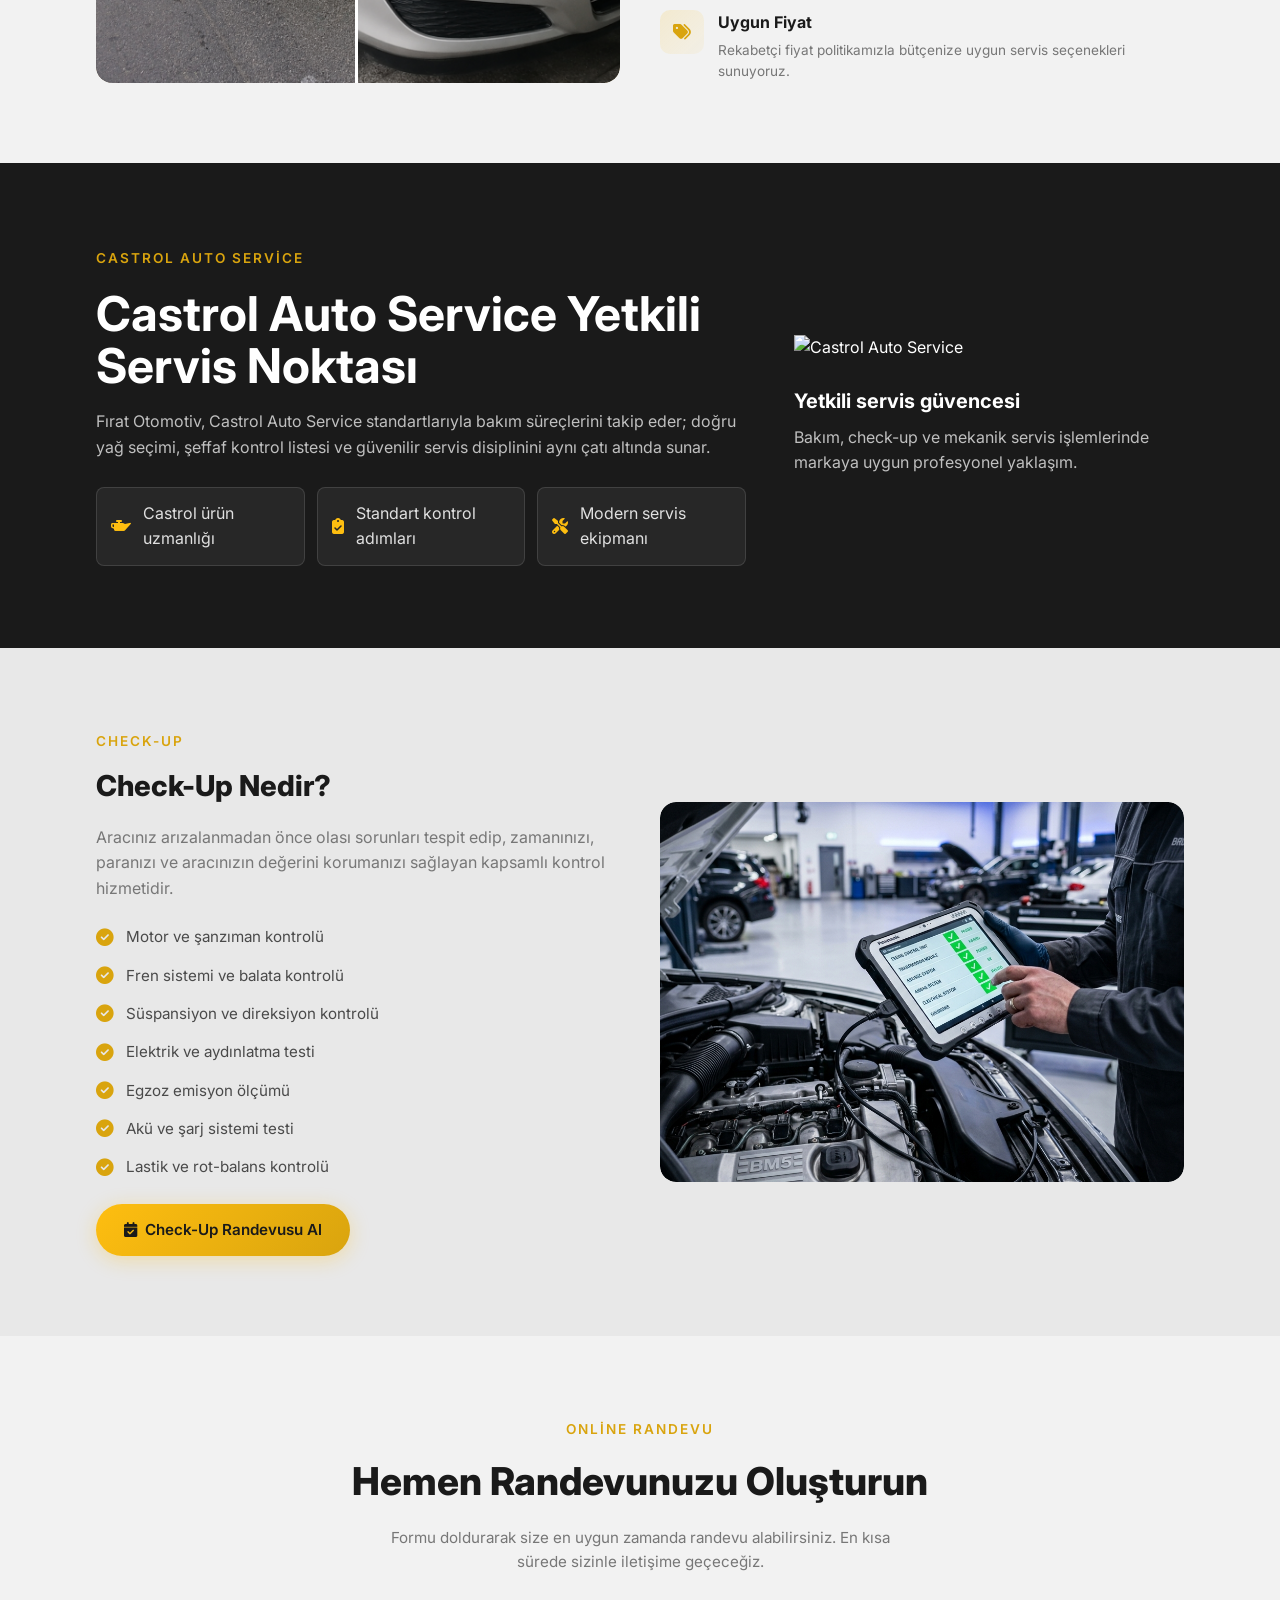
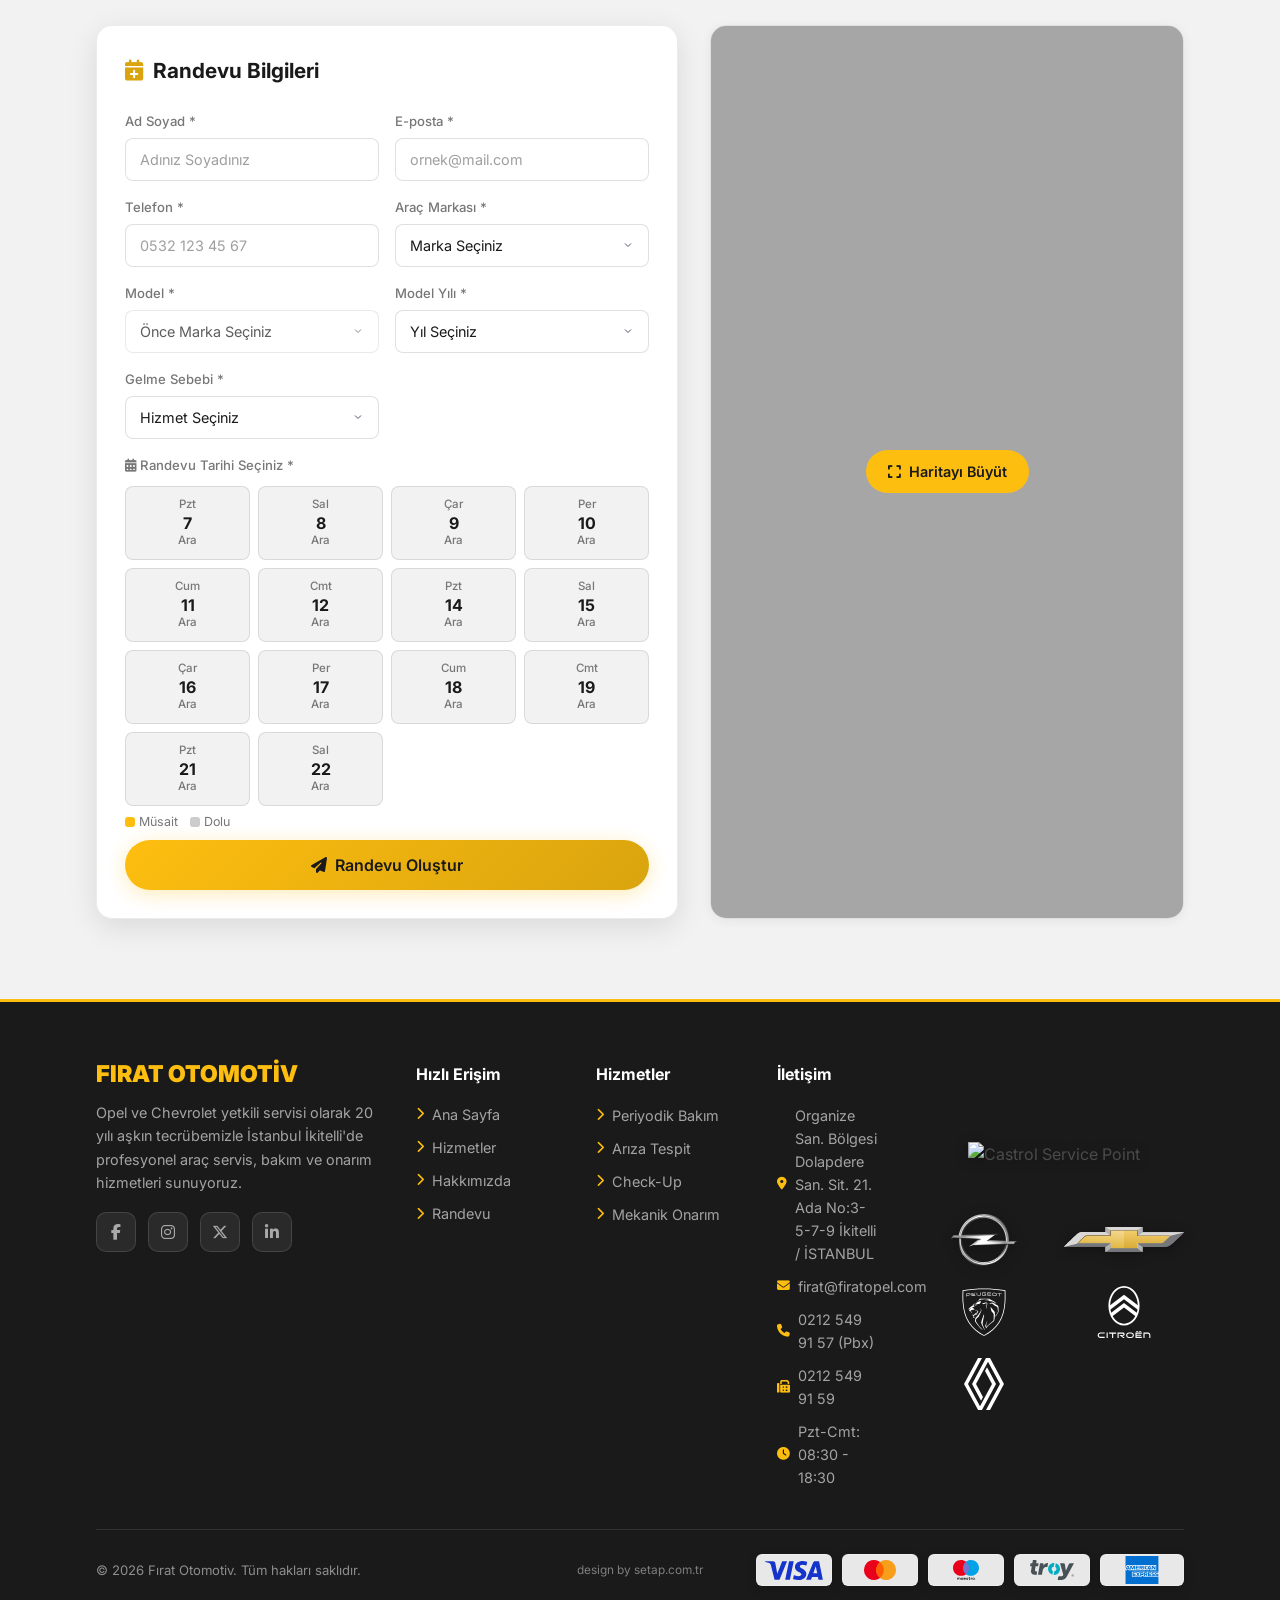
==== commit 3305f23a: "feat: update hero background to firatotohero.webp and apply AI-style CSS enhancements" ====
--- a/index.html
+++ b/index.html
@@ -71,7 +71,7 @@
     <div class="container">
       <!-- Header Sol Logolar -->
       <div class="header-brand-logos" aria-label="Servis ve marka logoları">
-        <img class="header-brand-logo header-brand-logo-castrol" src="images/brand/castrol_service_point.svg" alt="Castrol Service Point" title="Castrol Service Point">
+        <img class="header-brand-logo header-brand-logo-castrol" src="images/brand/castrol_service_point.png" alt="Castrol Service Point" title="Castrol Service Point">
       </div>
 
       <!-- Header Orta Başlık -->
@@ -132,7 +132,7 @@
   <section class="hero" id="anasayfa">
     <!-- Arka Plan Görseli -->
     <div class="hero-bg">
-      <img src="images/hero-bg.png" alt="Fırat Otomotiv profesyonel servis atölyesi" loading="eager">
+      <img src="images/firatotohero.webp" alt="Fırat Otomotiv profesyonel servis atölyesi" loading="eager">
     </div>
 
     <div class="container">
@@ -244,13 +244,13 @@
        ============================================ -->
   <div class="castrol-ticker" aria-label="Castrol Auto Service yetkili servis duyuruları">
     <div class="castrol-ticker-track">
-      <span><img src="images/brand/castrol_service_point.svg" alt="Castrol Service Point" loading="lazy"> Castrol Auto Service yetkili servis noktası</span>
+      <span><img src="images/brand/castrol_service_point.png" alt="Castrol Service Point" loading="lazy"> Castrol Auto Service yetkili servis noktası</span>
       <span>Castrol standartlarında bakım ve kontrol süreçleri</span>
-      <span><img src="images/brand/castrol_service_point.svg" alt="Castrol Service Point" loading="lazy"> Doğru yağ seçimi ve profesyonel servis disiplini</span>
+      <span><img src="images/brand/castrol_service_point.png" alt="Castrol Service Point" loading="lazy"> Doğru yağ seçimi ve profesyonel servis disiplini</span>
       <span>Şeffaf check-up, güvenilir bakım, uzman ekip</span>
-      <span><img src="images/brand/castrol_service_point.svg" alt="Castrol Service Point" loading="lazy"> Castrol Auto Service yetkili servis noktası</span>
+      <span><img src="images/brand/castrol_service_point.png" alt="Castrol Service Point" loading="lazy"> Castrol Auto Service yetkili servis noktası</span>
       <span>Castrol standartlarında bakım ve kontrol süreçleri</span>
-      <span><img src="images/brand/castrol_service_point.svg" alt="Castrol Service Point" loading="lazy"> Doğru yağ seçimi ve profesyonel servis disiplini</span>
+      <span><img src="images/brand/castrol_service_point.png" alt="Castrol Service Point" loading="lazy"> Doğru yağ seçimi ve profesyonel servis disiplini</span>
       <span>Şeffaf check-up, güvenilir bakım, uzman ekip</span>
     </div>
   </div>
@@ -409,7 +409,7 @@
           </div>
         </div>
         <div class="castrol-authority-card animate-on-scroll fade-right">
-          <img src="images/brand/castrol_service_point.svg" alt="Castrol Auto Service" loading="lazy">
+          <img src="images/brand/castrol_service_point.png" alt="Castrol Auto Service" loading="lazy">
           <strong>Yetkili servis güvencesi</strong>
           <p>Bakım, check-up ve mekanik servis işlemlerinde markaya uygun profesyonel yaklaşım.</p>
         </div>
@@ -675,7 +675,7 @@
             <li><a href="#"><i class="fa-solid fa-clock"></i> Pzt-Cmt: 08:30 - 18:30</a></li>
           </ul>
           <div class="footer-brand-logos" aria-label="Servis ve marka logoları">
-            <img class="footer-brand-logo footer-brand-logo-castrol" src="images/brand/castrol_service_point.svg" alt="Castrol Service Point" title="Castrol Service Point" loading="lazy">
+            <img class="footer-brand-logo footer-brand-logo-castrol" src="images/brand/castrol_service_point.png" alt="Castrol Service Point" title="Castrol Service Point" loading="lazy">
             <img class="footer-brand-logo footer-brand-logo-opel" src="images/brand/opel.svg" alt="Opel" title="Opel" loading="lazy">
             <img class="footer-brand-logo footer-brand-logo-chevrolet" src="images/brand/chevrolet.svg" alt="Chevrolet" title="Chevrolet" loading="lazy">
             <img class="footer-brand-logo footer-brand-logo-peugeot" src="images/brand/logo-peugeot.svg" alt="Peugeot" title="Peugeot" loading="lazy">
--- a/css/style.css
+++ b/css/style.css
@@ -59,7 +59,7 @@
 
 /* --- Viewport Animasyonları --- */
 .animate-on-scroll {
-  opacity: 0; transform: translateY(40px);
+  opacity: 1; transform: translateY(40px);
   transition: opacity 0.7s ease, transform 0.7s ease;
 }
 .animate-on-scroll.fade-left { transform: translateX(-60px); }
@@ -370,7 +370,7 @@
 .hero-bg {
   position: absolute; inset: 0; z-index: 0;
 }
-.hero-bg img { width: 100%; height: 100%; object-fit: cover; }
+.hero-bg img { width: 100%; height: 100%; object-fit: cover; object-position: center 40%; filter: brightness(1.05) contrast(1.1) saturate(1.05); }
 .hero-bg::after {
   content: ''; position: absolute; inset: 0;
   background: linear-gradient(135deg, rgba(26,26,26,0.93) 0%, rgba(26,26,26,0.65) 50%, rgba(254,190,16,0.1) 100%);
@@ -529,7 +529,7 @@
 .castrol-ticker {
   background: #007a3d;
   overflow: hidden;
-  min-height: 58px;
+  min-height: 90px;
   display: flex;
   align-items: center;
 }
@@ -544,20 +544,20 @@
 .castrol-ticker-track span {
   flex: 0 0 auto;
   color: #fff;
-  font-size: 1rem;
+  font-size: 1.2rem;
   font-weight: 700;
   display: inline-flex;
   align-items: center;
-  gap: 14px;
+  gap: 18px;
 }
 .castrol-ticker-track img {
   flex: 0 0 auto;
-  height: 34px;
-  width: 112px;
+  height: 68px;
+  width: 224px;
   object-fit: contain;
   background: #fff;
-  padding: 3px 8px;
-  border-radius: 6px;
+  padding: 6px 12px;
+  border-radius: 8px;
 }
 @keyframes castrolTicker {
   0% { transform: translateX(0); }
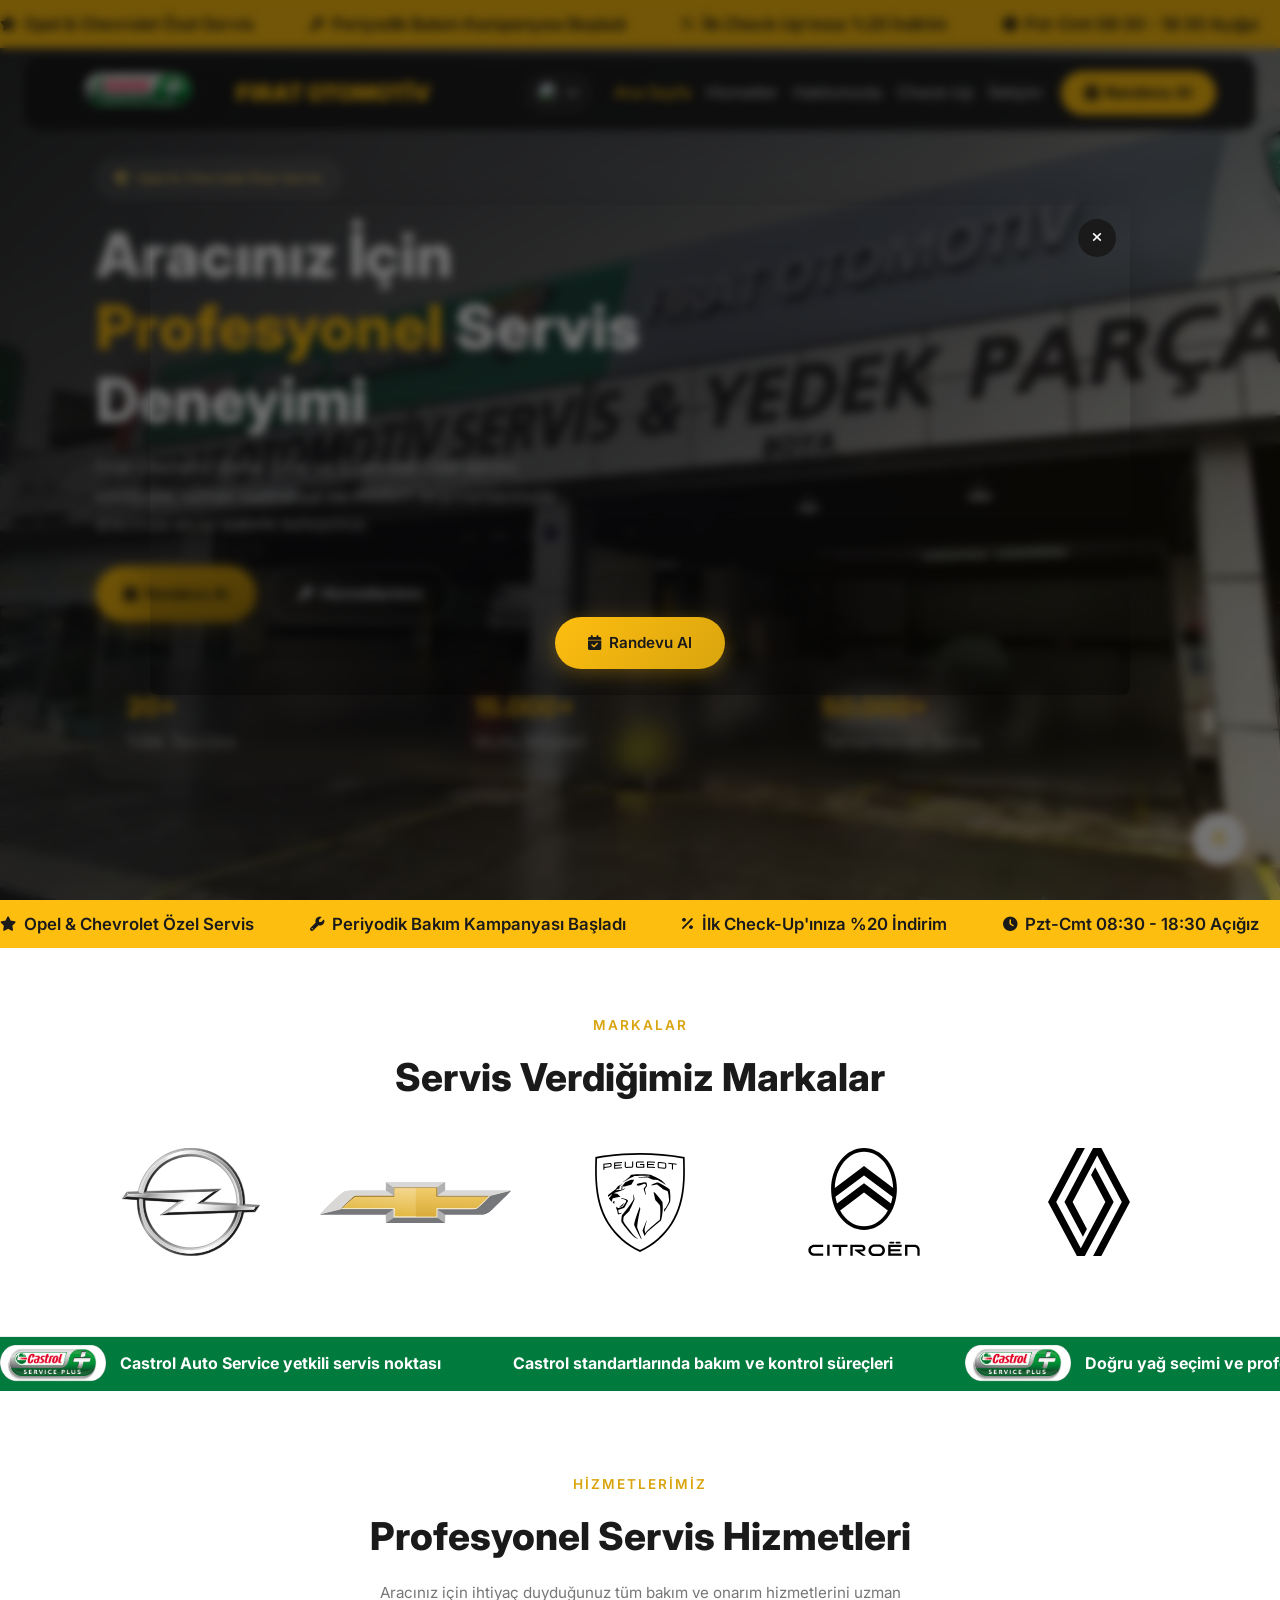
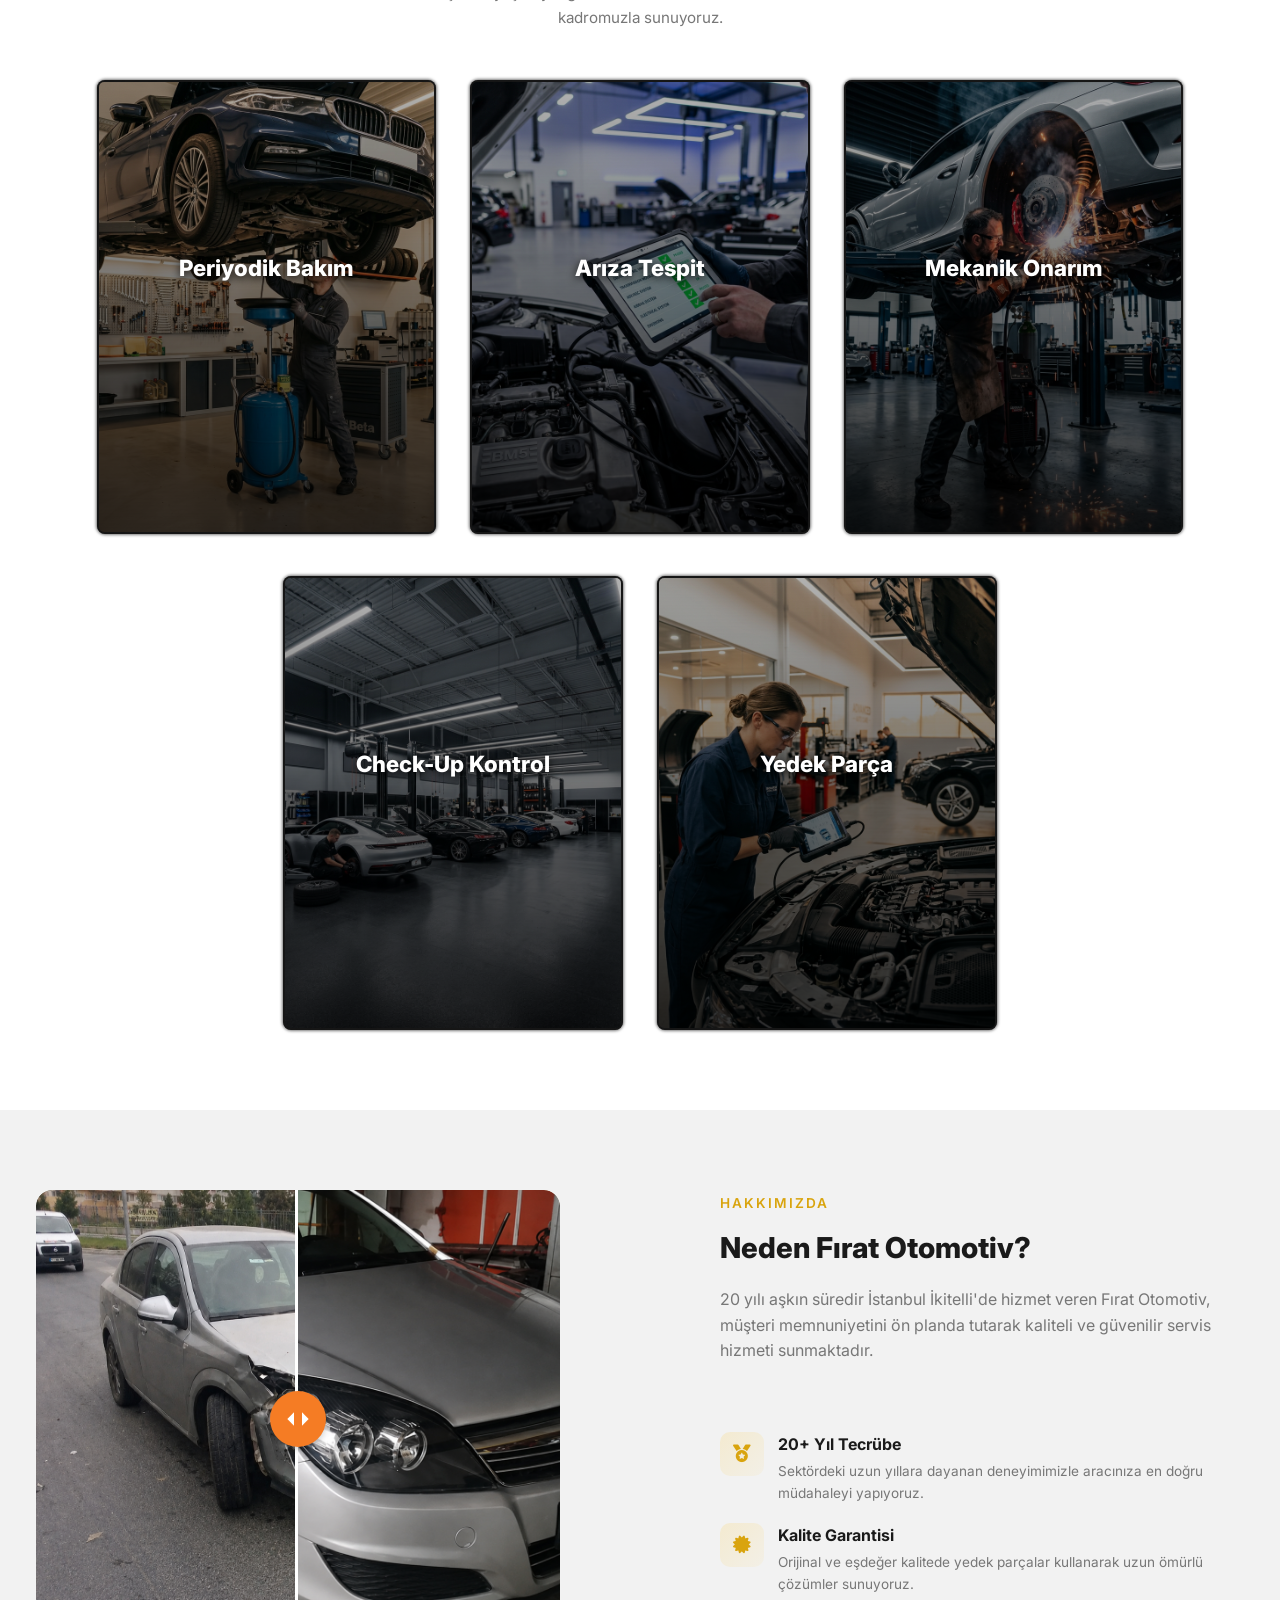
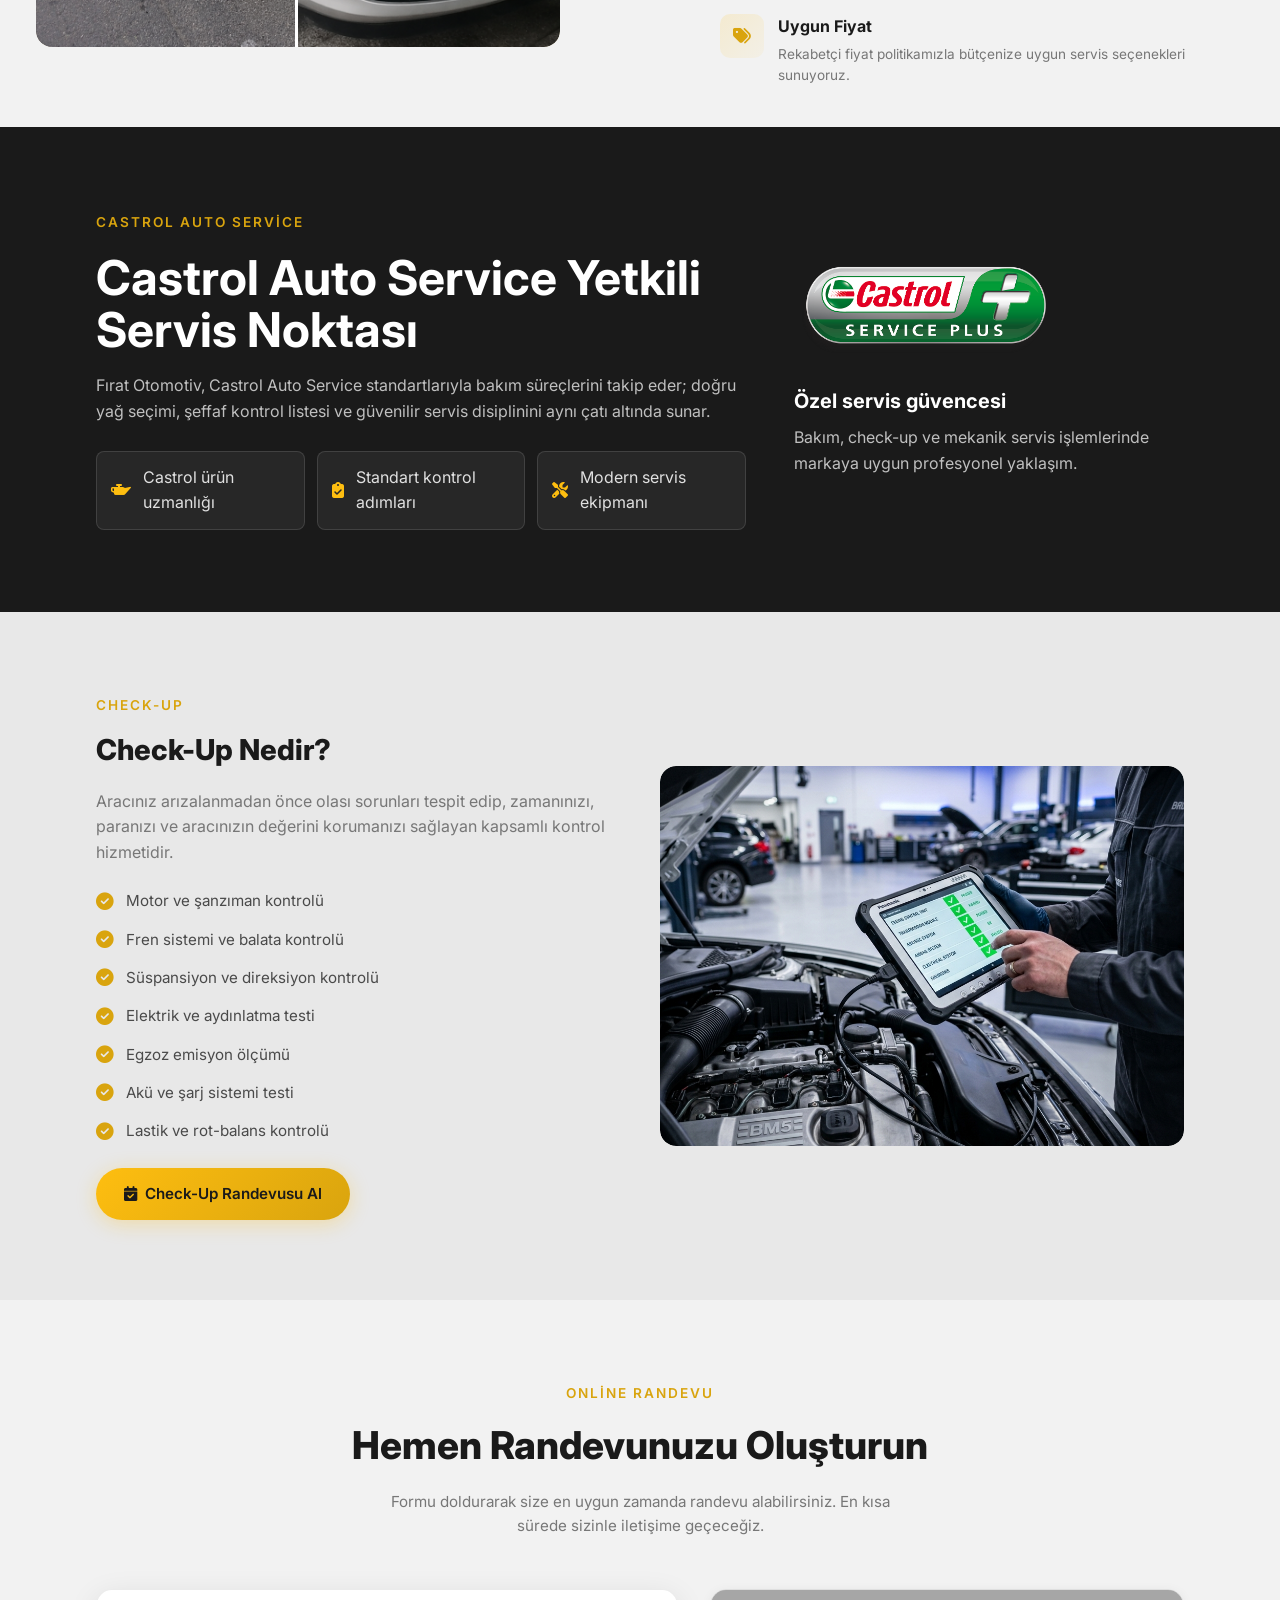
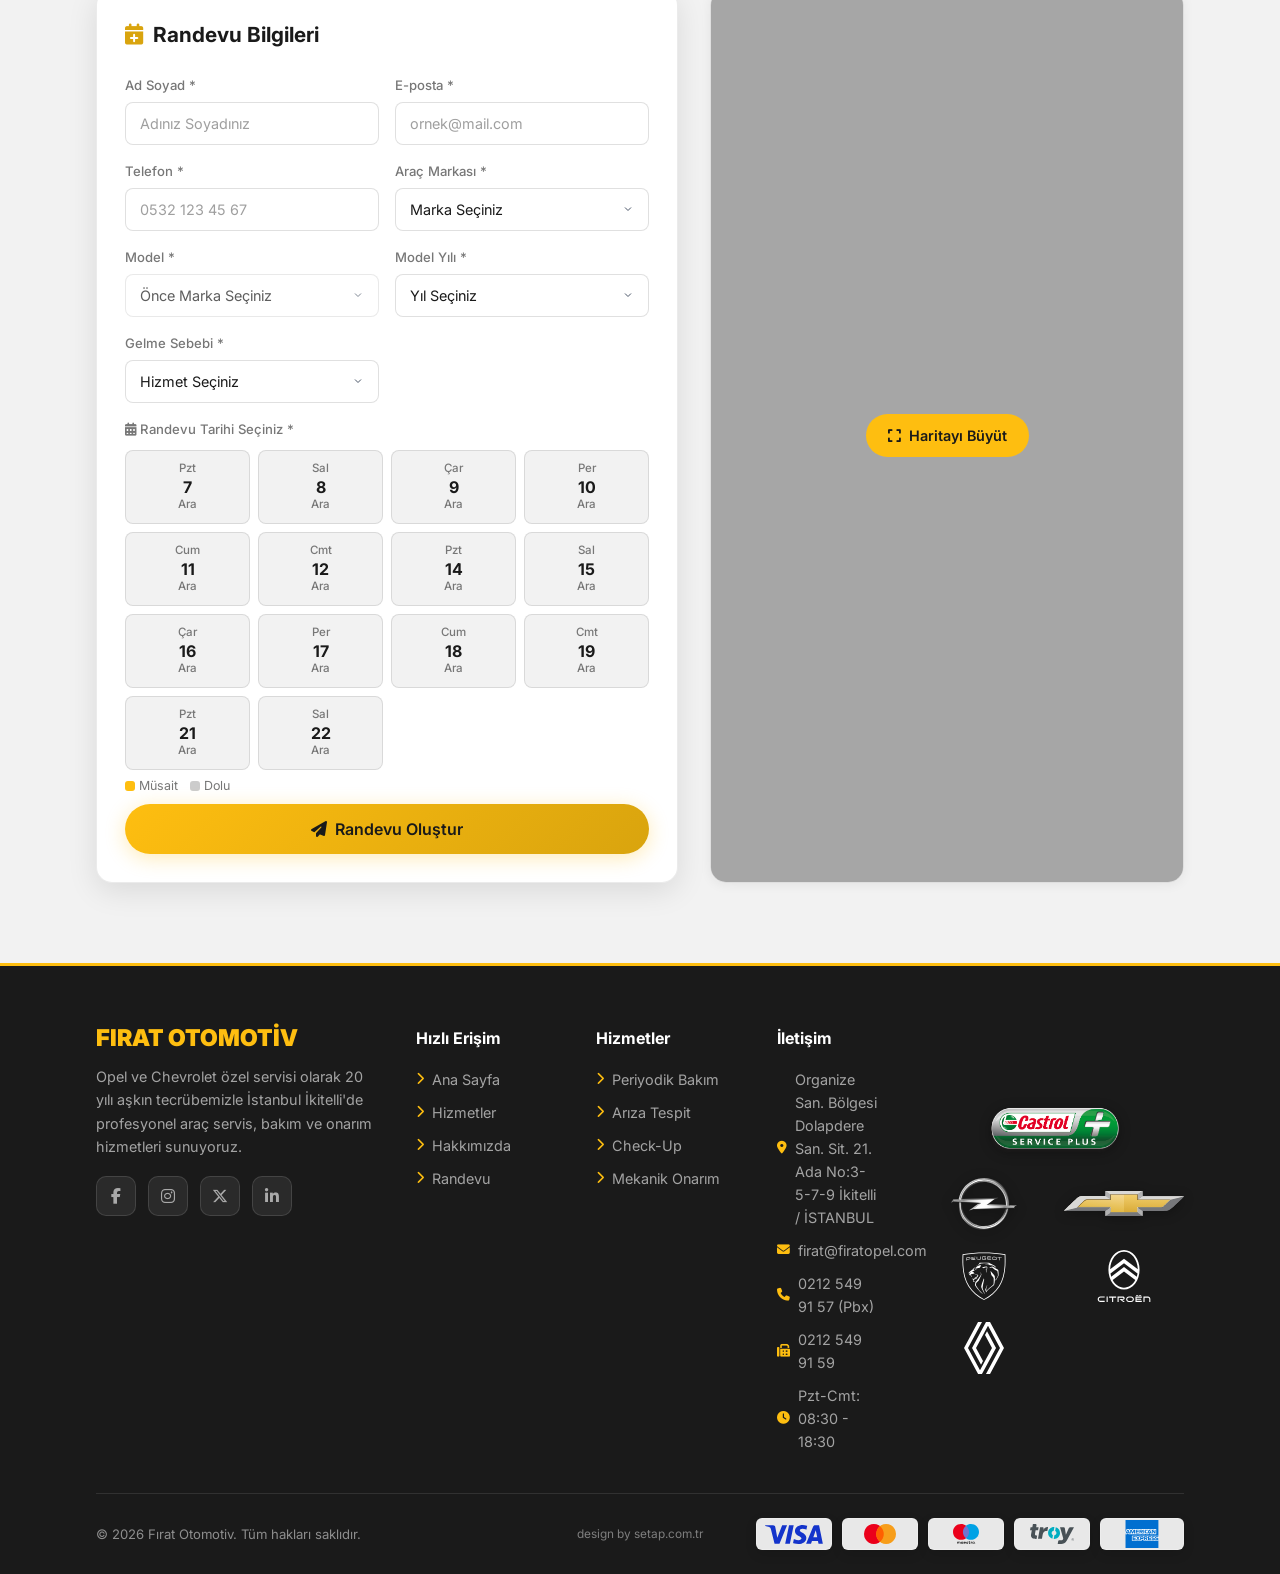
==== commit d236ed38: "Update service wording and ticker logo" ====
--- a/index.html
+++ b/index.html
@@ -3,9 +3,9 @@
 <head>
   <meta charset="UTF-8">
   <meta name="viewport" content="width=device-width, initial-scale=1.0">
-  <title>Fırat Otomotiv | Opel & Chevrolet Yetkili Servis - İstanbul İkitelli</title>
+  <title>Fırat Otomotiv | Opel & Chevrolet Özel Servis - İstanbul İkitelli</title>
   <link rel="icon" type="image/svg+xml" href="images/favicon.svg">
-  <meta name="description" content="Fırat Otomotiv - İstanbul İkitelli'de Opel ve Chevrolet yetkili servisi. 20+ yıllık tecrübe ile profesyonel araç bakım, check-up ve onarım hizmetleri.">
+  <meta name="description" content="Fırat Otomotiv - İstanbul İkitelli'de Opel ve Chevrolet özel servisi. 20+ yıllık tecrübe ile profesyonel araç bakım, check-up ve onarım hizmetleri.">
 
   <!-- Google Fonts -->
   <link rel="preconnect" href="https://fonts.googleapis.com">
@@ -43,7 +43,7 @@
        ============================================ -->
   <div class="ticker-bar">
     <div class="ticker-track">
-      <span><i class="fa-solid fa-star"></i> Opel & Chevrolet Yetkili Servis</span>
+      <span><i class="fa-solid fa-star"></i> Opel & Chevrolet Özel Servis</span>
       <span><i class="fa-solid fa-wrench"></i> Periyodik Bakım Kampanyası Başladı</span>
       <span><i class="fa-solid fa-percent"></i> İlk Check-Up'ınıza %20 İndirim</span>
       <span><i class="fa-solid fa-clock"></i> Pzt-Cmt 08:30 - 18:30 Açığız</span>
@@ -52,7 +52,7 @@
       <span><i class="fa-solid fa-car"></i> Ücretsiz Araç Check-Up Fırsatı</span>
       <span><i class="fa-solid fa-shield-halved"></i> Orijinal Yedek Parça Garantisi</span>
       <!-- Kopyası (sonsuz döngü için) -->
-      <span><i class="fa-solid fa-star"></i> Opel & Chevrolet Yetkili Servis</span>
+      <span><i class="fa-solid fa-star"></i> Opel & Chevrolet Özel Servis</span>
       <span><i class="fa-solid fa-wrench"></i> Periyodik Bakım Kampanyası Başladı</span>
       <span><i class="fa-solid fa-percent"></i> İlk Check-Up'ınıza %20 İndirim</span>
       <span><i class="fa-solid fa-clock"></i> Pzt-Cmt 08:30 - 18:30 Açığız</span>
@@ -140,7 +140,7 @@
         <!-- Üst Etiket -->
         <div class="hero-badge animate-on-scroll">
           <i class="fa-solid fa-shield-halved"></i>
-          Opel & Chevrolet Yetkili Servis
+          Opel & Chevrolet Özel Servis
         </div>
 
         <!-- Ana Başlık -->
@@ -150,7 +150,7 @@
 
         <!-- Alt Açıklama -->
         <p class="animate-on-scroll delay-2">
-          Fırat Otomotiv olarak Opel ve Chevrolet yetkili servisi kimliğiyle, uzman kadromuz ve modern ekipmanlarımızla aracınıza en iyi bakımı sunuyoruz.
+          Fırat Otomotiv olarak Opel ve Chevrolet Özel servisi kimliğiyle, uzman kadromuz ve modern ekipmanlarımızla aracınıza en iyi bakımı sunuyoruz.
         </p>
 
         <!-- CTA Butonları -->
@@ -189,7 +189,7 @@
        ============================================ -->
   <div class="ticker-bar ticker-static">
     <div class="ticker-track">
-      <span><i class="fa-solid fa-star"></i> Opel & Chevrolet Yetkili Servis</span>
+      <span><i class="fa-solid fa-star"></i> Opel & Chevrolet Özel Servis</span>
       <span><i class="fa-solid fa-wrench"></i> Periyodik Bakım Kampanyası Başladı</span>
       <span><i class="fa-solid fa-percent"></i> İlk Check-Up'ınıza %20 İndirim</span>
       <span><i class="fa-solid fa-clock"></i> Pzt-Cmt 08:30 - 18:30 Açığız</span>
@@ -198,7 +198,7 @@
       <span><i class="fa-solid fa-car"></i> Ücretsiz Araç Check-Up Fırsatı</span>
       <span><i class="fa-solid fa-shield-halved"></i> Orijinal Yedek Parça Garantisi</span>
       <!-- Kopya (sonsuz döngü) -->
-      <span><i class="fa-solid fa-star"></i> Opel & Chevrolet Yetkili Servis</span>
+      <span><i class="fa-solid fa-star"></i> Opel & Chevrolet Özel Servis</span>
       <span><i class="fa-solid fa-wrench"></i> Periyodik Bakım Kampanyası Başladı</span>
       <span><i class="fa-solid fa-percent"></i> İlk Check-Up'ınıza %20 İndirim</span>
       <span><i class="fa-solid fa-clock"></i> Pzt-Cmt 08:30 - 18:30 Açığız</span>
@@ -244,13 +244,13 @@
        ============================================ -->
   <div class="castrol-ticker" aria-label="Castrol Auto Service yetkili servis duyuruları">
     <div class="castrol-ticker-track">
-      <span><img src="images/brand/castrol_service_point.png" alt="Castrol Service Point" loading="lazy"> Castrol Auto Service yetkili servis noktası</span>
+      <span><img src="images/brand/castrol_service_point_kayan.png" alt="Castrol Service Point" loading="lazy"> Castrol Auto Service yetkili servis noktası</span>
       <span>Castrol standartlarında bakım ve kontrol süreçleri</span>
-      <span><img src="images/brand/castrol_service_point.png" alt="Castrol Service Point" loading="lazy"> Doğru yağ seçimi ve profesyonel servis disiplini</span>
+      <span><img src="images/brand/castrol_service_point_kayan.png" alt="Castrol Service Point" loading="lazy"> Doğru yağ seçimi ve profesyonel servis disiplini</span>
       <span>Şeffaf check-up, güvenilir bakım, uzman ekip</span>
-      <span><img src="images/brand/castrol_service_point.png" alt="Castrol Service Point" loading="lazy"> Castrol Auto Service yetkili servis noktası</span>
+      <span><img src="images/brand/castrol_service_point_kayan.png" alt="Castrol Service Point" loading="lazy"> Castrol Auto Service yetkili servis noktası</span>
       <span>Castrol standartlarında bakım ve kontrol süreçleri</span>
-      <span><img src="images/brand/castrol_service_point.png" alt="Castrol Service Point" loading="lazy"> Doğru yağ seçimi ve profesyonel servis disiplini</span>
+      <span><img src="images/brand/castrol_service_point_kayan.png" alt="Castrol Service Point" loading="lazy"> Doğru yağ seçimi ve profesyonel servis disiplini</span>
       <span>Şeffaf check-up, güvenilir bakım, uzman ekip</span>
     </div>
   </div>
@@ -410,7 +410,7 @@
         </div>
         <div class="castrol-authority-card animate-on-scroll fade-right">
           <img src="images/brand/castrol_service_point.png" alt="Castrol Auto Service" loading="lazy">
-          <strong>Yetkili servis güvencesi</strong>
+          <strong>Özel servis güvencesi</strong>
           <p>Bakım, check-up ve mekanik servis işlemlerinde markaya uygun profesyonel yaklaşım.</p>
         </div>
       </div>
@@ -633,7 +633,7 @@
         <!-- Marka Bilgisi -->
         <div class="footer-brand animate-on-scroll fade-left">
           <a href="#anasayfa" class="footer-logo">FIRAT OTOMOTİV</a>
-          <p>Opel ve Chevrolet yetkili servisi olarak 20 yılı aşkın tecrübemizle İstanbul İkitelli'de profesyonel araç servis, bakım ve onarım hizmetleri sunuyoruz.</p>
+          <p>Opel ve Chevrolet özel servisi olarak 20 yılı aşkın tecrübemizle İstanbul İkitelli'de profesyonel araç servis, bakım ve onarım hizmetleri sunuyoruz.</p>
           <div class="social-links">
             <a href="#" aria-label="Facebook"><i class="fa-brands fa-facebook-f"></i></a>
             <a href="#" aria-label="Instagram"><i class="fa-brands fa-instagram"></i></a>
--- a/css/style.css
+++ b/css/style.css
@@ -529,7 +529,7 @@
 .castrol-ticker {
   background: #007a3d;
   overflow: hidden;
-  min-height: 90px;
+  min-height: 54px;
   display: flex;
   align-items: center;
 }
@@ -544,20 +544,19 @@
 .castrol-ticker-track span {
   flex: 0 0 auto;
   color: #fff;
-  font-size: 1.2rem;
+  font-size: 1rem;
   font-weight: 700;
   display: inline-flex;
   align-items: center;
-  gap: 18px;
+  gap: 14px;
 }
 .castrol-ticker-track img {
   flex: 0 0 auto;
-  height: 68px;
-  width: 224px;
+  height: 38px;
+  width: auto;
   object-fit: contain;
-  background: #fff;
-  padding: 6px 12px;
-  border-radius: 8px;
+  border: 0;
+  border-radius: 0;
 }
 @keyframes castrolTicker {
   0% { transform: translateX(0); }
@@ -1551,6 +1550,7 @@
   grid-column: 1 / -1;
 }
 @media (max-width: 768px) {
+@media (max-width: 768px) {
   .footer-contact-col .footer-brand-logo {
     height: 46px !important;
   }
@@ -1570,3 +1570,18 @@
 ::-webkit-scrollbar {
   display: none !important;
 }
+
+/* Görünürlük Sorunu Çözümü (Castrol PNG ve Hero WebP) */
+.hero-bg img {
+  filter: none !important; /* Tarayıcı bazlı bozulmaları önlemek için filtrelere reset */
+  object-position: center !important;
+}
+.header-brand-logo-castrol,
+.footer-brand-logo-castrol,
+.castrol-authority-card img,
+.castrol-ticker-track img {
+  object-fit: contain !important;
+  display: inline-block !important;
+  opacity: 1 !important;
+  visibility: visible !important;
+}
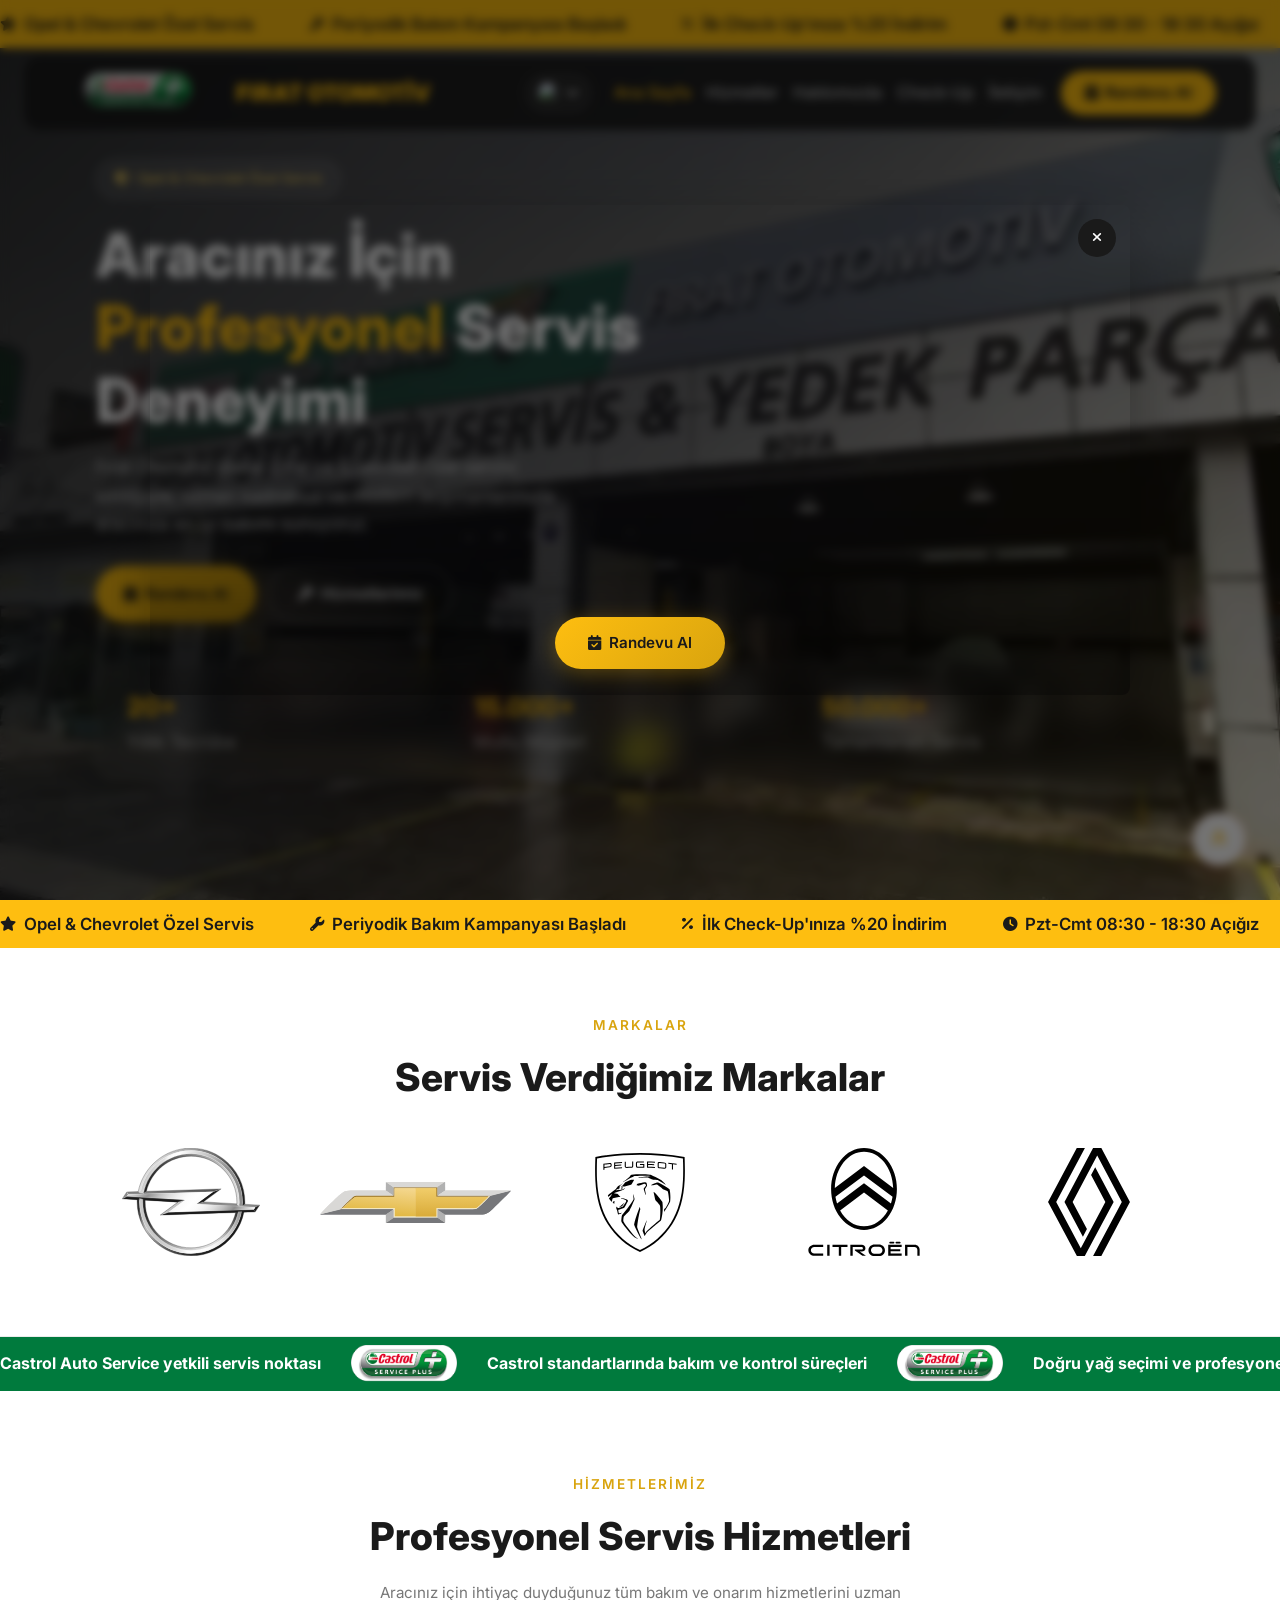
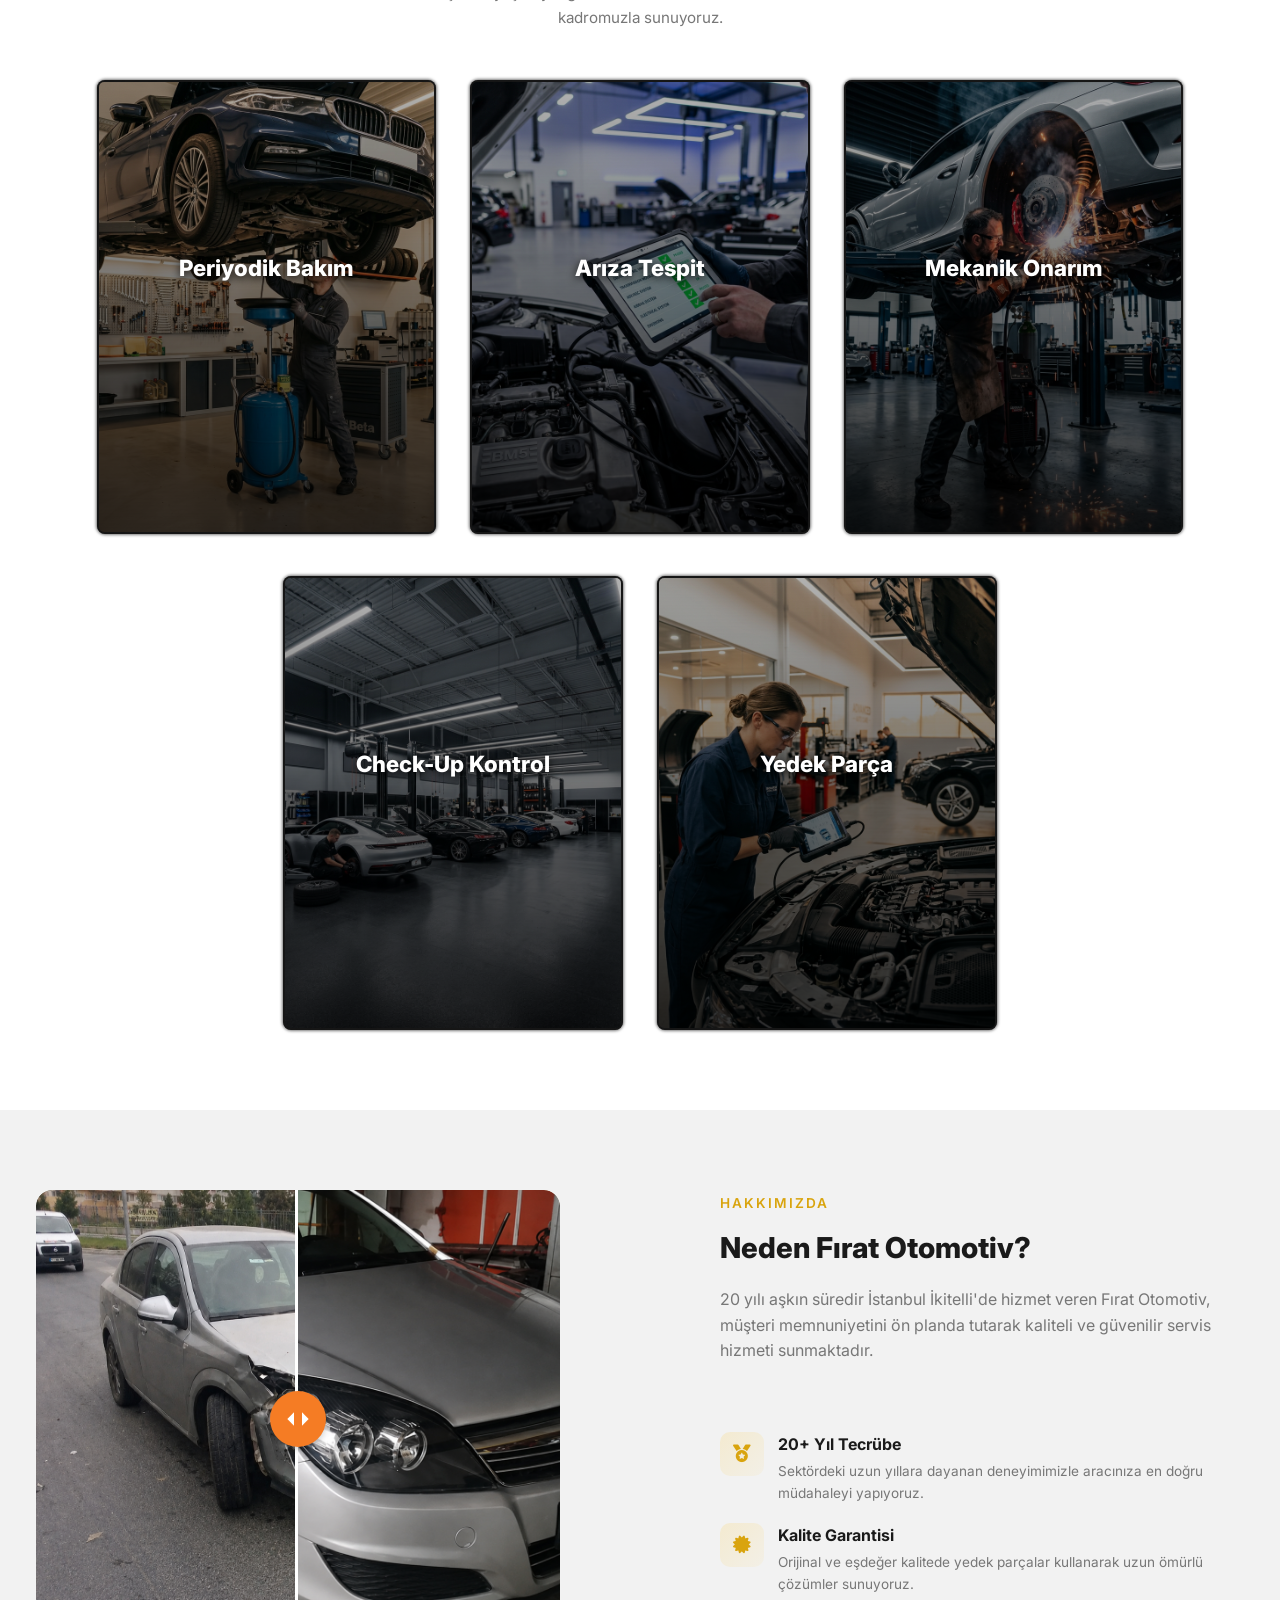
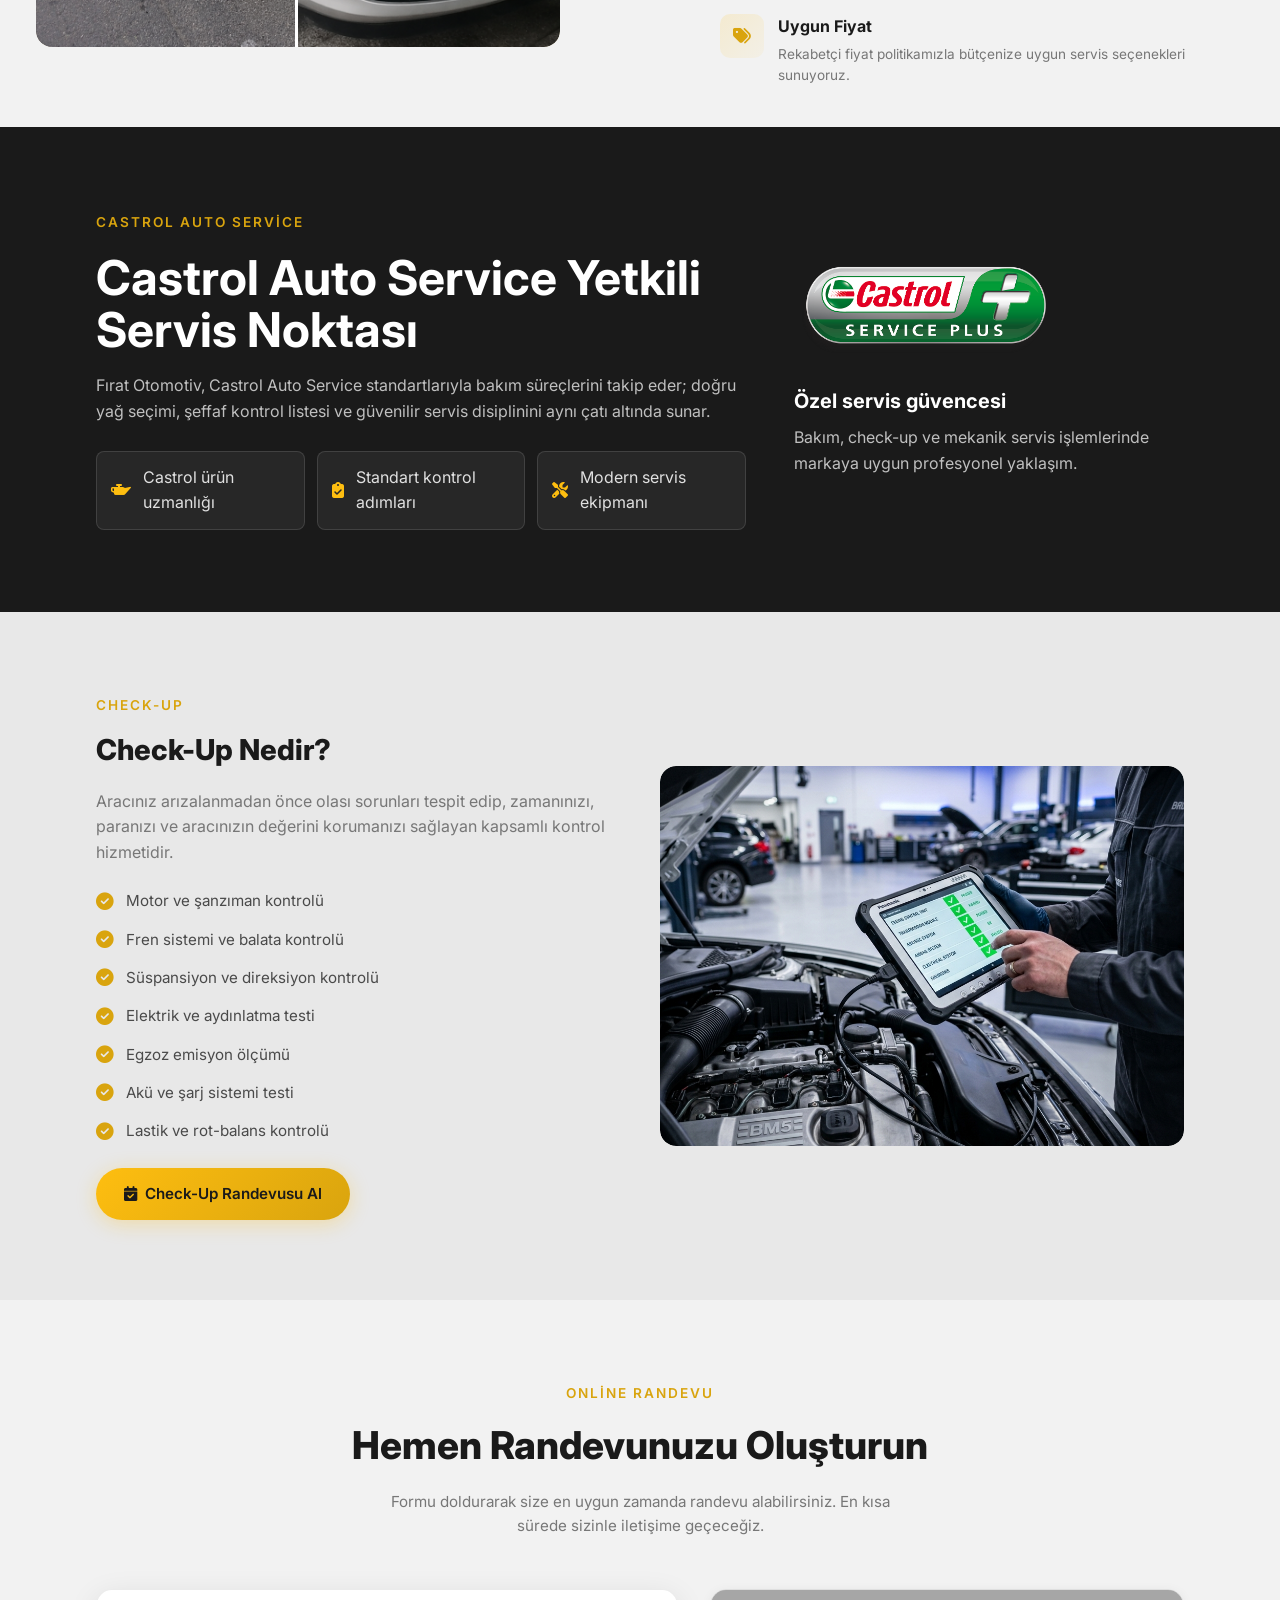
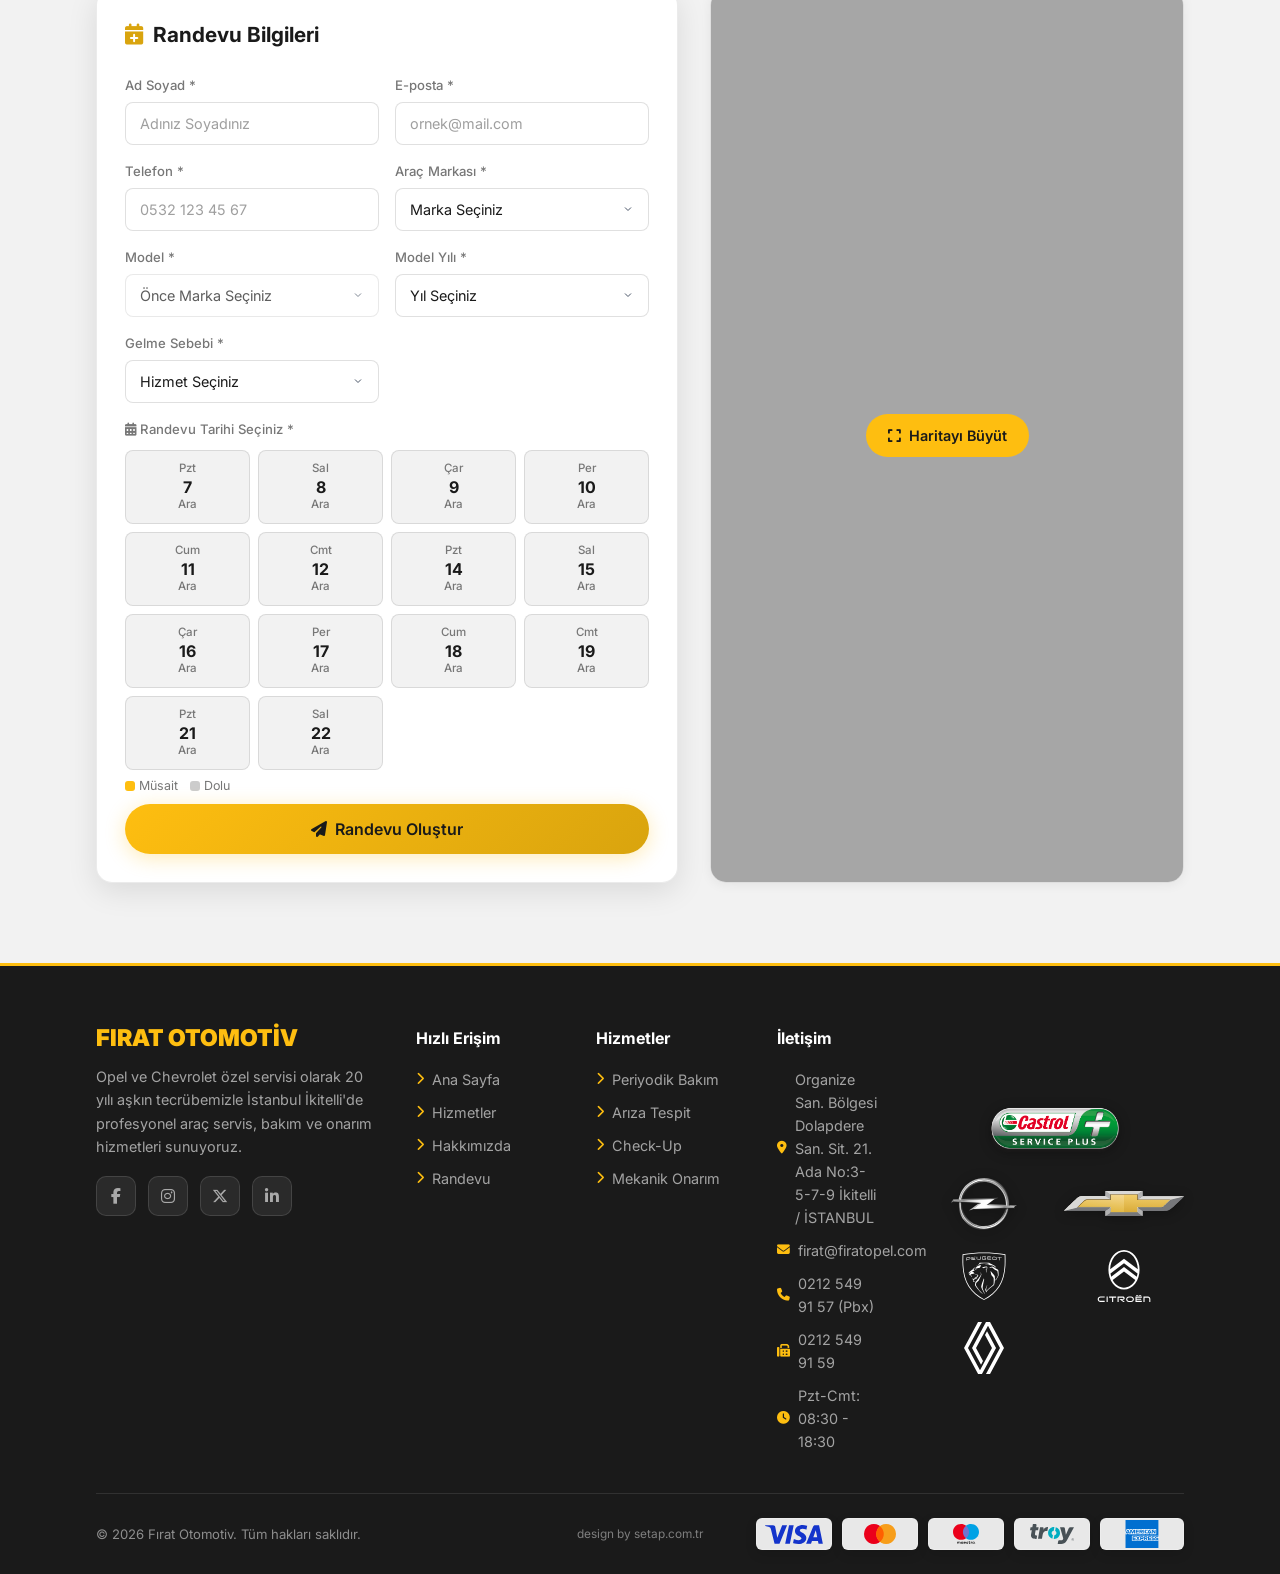
==== commit 0d32cb3a: "Place Castrol ticker logos between messages" ====
--- a/index.html
+++ b/index.html
@@ -244,14 +244,22 @@
        ============================================ -->
   <div class="castrol-ticker" aria-label="Castrol Auto Service yetkili servis duyuruları">
     <div class="castrol-ticker-track">
-      <span><img src="images/brand/castrol_service_point_kayan.png" alt="Castrol Service Point" loading="lazy"> Castrol Auto Service yetkili servis noktası</span>
-      <span>Castrol standartlarında bakım ve kontrol süreçleri</span>
-      <span><img src="images/brand/castrol_service_point_kayan.png" alt="Castrol Service Point" loading="lazy"> Doğru yağ seçimi ve profesyonel servis disiplini</span>
-      <span>Şeffaf check-up, güvenilir bakım, uzman ekip</span>
-      <span><img src="images/brand/castrol_service_point_kayan.png" alt="Castrol Service Point" loading="lazy"> Castrol Auto Service yetkili servis noktası</span>
-      <span>Castrol standartlarında bakım ve kontrol süreçleri</span>
-      <span><img src="images/brand/castrol_service_point_kayan.png" alt="Castrol Service Point" loading="lazy"> Doğru yağ seçimi ve profesyonel servis disiplini</span>
-      <span>Şeffaf check-up, güvenilir bakım, uzman ekip</span>
+      <span class="castrol-ticker-text">Castrol Auto Service yetkili servis noktası</span>
+      <img class="castrol-ticker-logo" src="images/brand/castrol_service_point_kayan.png" alt="Castrol Service Point" loading="lazy">
+      <span class="castrol-ticker-text">Castrol standartlarında bakım ve kontrol süreçleri</span>
+      <img class="castrol-ticker-logo" src="images/brand/castrol_service_point_kayan.png" alt="Castrol Service Point" loading="lazy">
+      <span class="castrol-ticker-text">Doğru yağ seçimi ve profesyonel servis disiplini</span>
+      <img class="castrol-ticker-logo" src="images/brand/castrol_service_point_kayan.png" alt="Castrol Service Point" loading="lazy">
+      <span class="castrol-ticker-text">Şeffaf check-up, güvenilir bakım, uzman ekip</span>
+      <img class="castrol-ticker-logo" src="images/brand/castrol_service_point_kayan.png" alt="Castrol Service Point" loading="lazy">
+      <span class="castrol-ticker-text">Castrol Auto Service yetkili servis noktası</span>
+      <img class="castrol-ticker-logo" src="images/brand/castrol_service_point_kayan.png" alt="Castrol Service Point" loading="lazy">
+      <span class="castrol-ticker-text">Castrol standartlarında bakım ve kontrol süreçleri</span>
+      <img class="castrol-ticker-logo" src="images/brand/castrol_service_point_kayan.png" alt="Castrol Service Point" loading="lazy">
+      <span class="castrol-ticker-text">Doğru yağ seçimi ve profesyonel servis disiplini</span>
+      <img class="castrol-ticker-logo" src="images/brand/castrol_service_point_kayan.png" alt="Castrol Service Point" loading="lazy">
+      <span class="castrol-ticker-text">Şeffaf check-up, güvenilir bakım, uzman ekip</span>
+      <img class="castrol-ticker-logo" src="images/brand/castrol_service_point_kayan.png" alt="Castrol Service Point" loading="lazy">
     </div>
   </div>
 
--- a/css/style.css
+++ b/css/style.css
@@ -536,21 +536,18 @@
 .castrol-ticker-track {
   display: flex;
   align-items: center;
-  gap: 72px;
+  gap: 30px;
   width: max-content;
   animation: castrolTicker 34s linear infinite;
   white-space: nowrap;
 }
-.castrol-ticker-track span {
+.castrol-ticker-text {
   flex: 0 0 auto;
   color: #fff;
   font-size: 1rem;
   font-weight: 700;
-  display: inline-flex;
-  align-items: center;
-  gap: 14px;
-}
-.castrol-ticker-track img {
+}
+.castrol-ticker-logo {
   flex: 0 0 auto;
   height: 38px;
   width: auto;
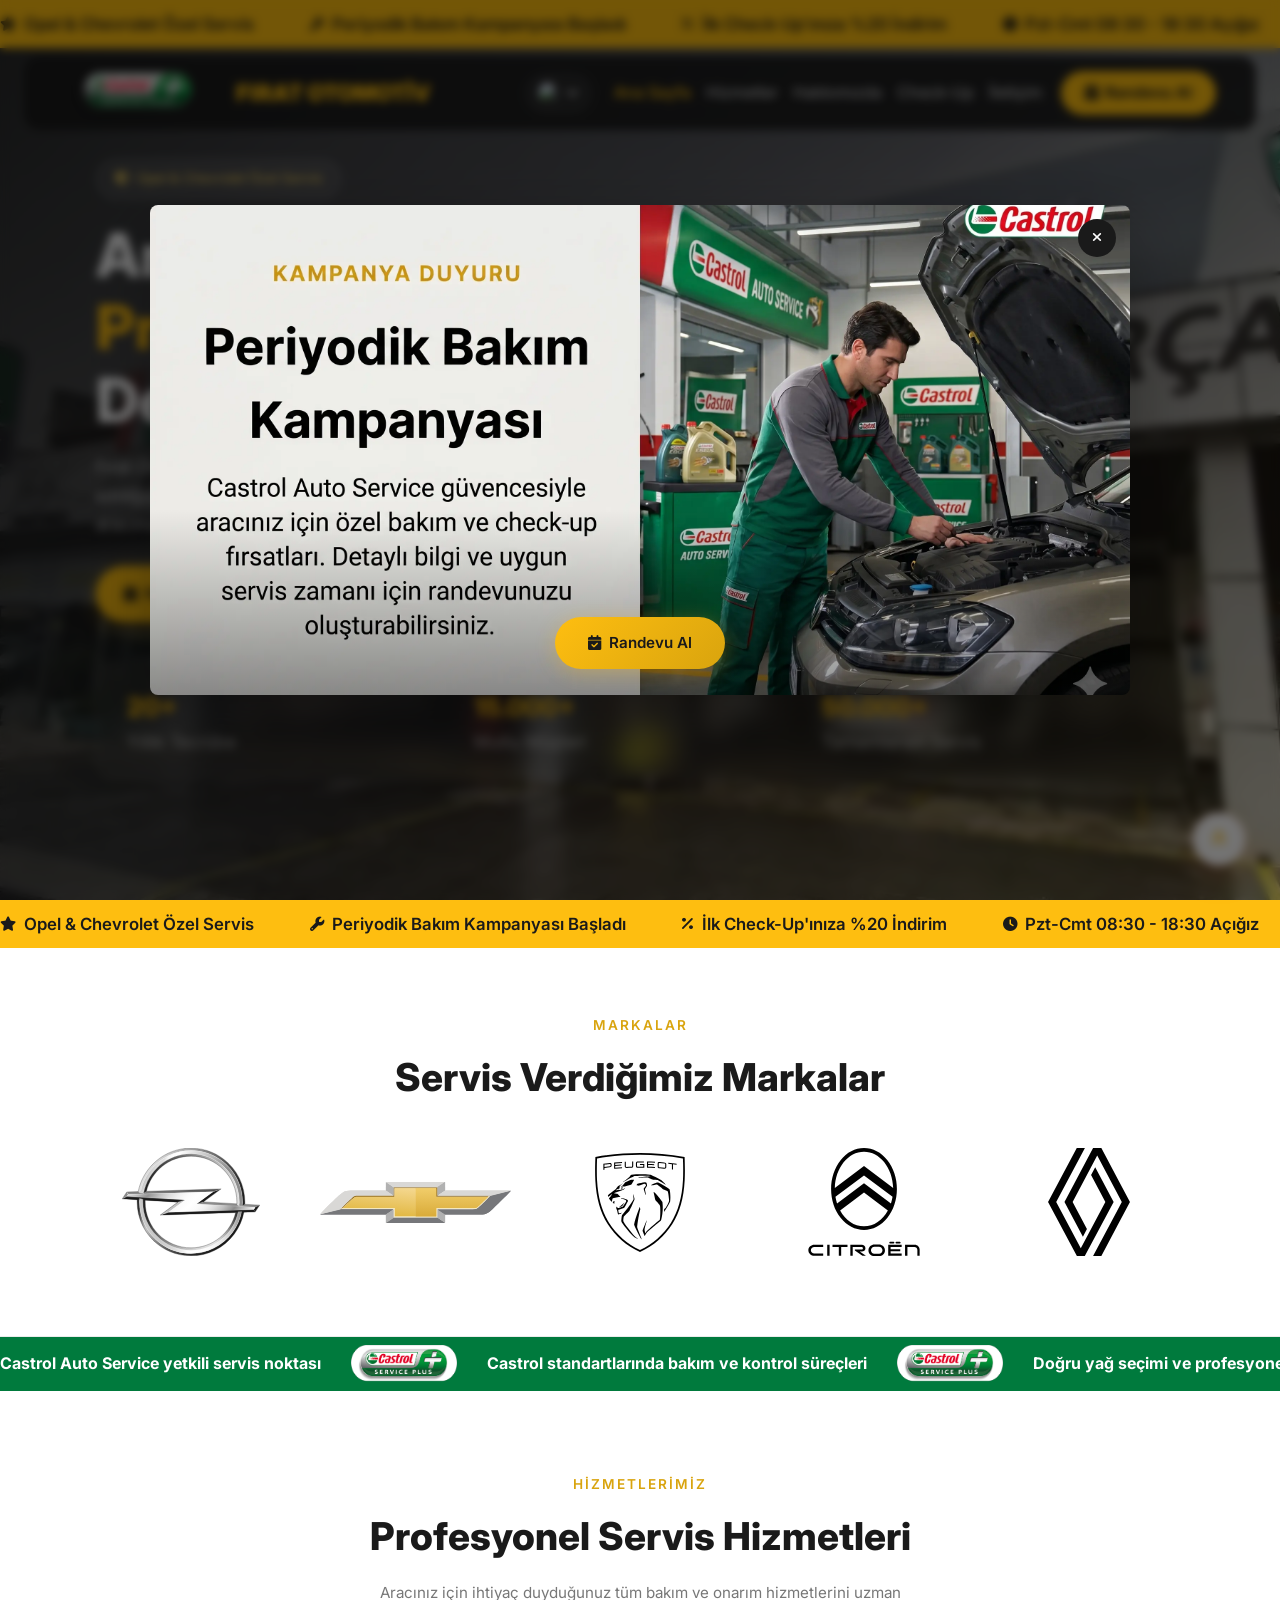
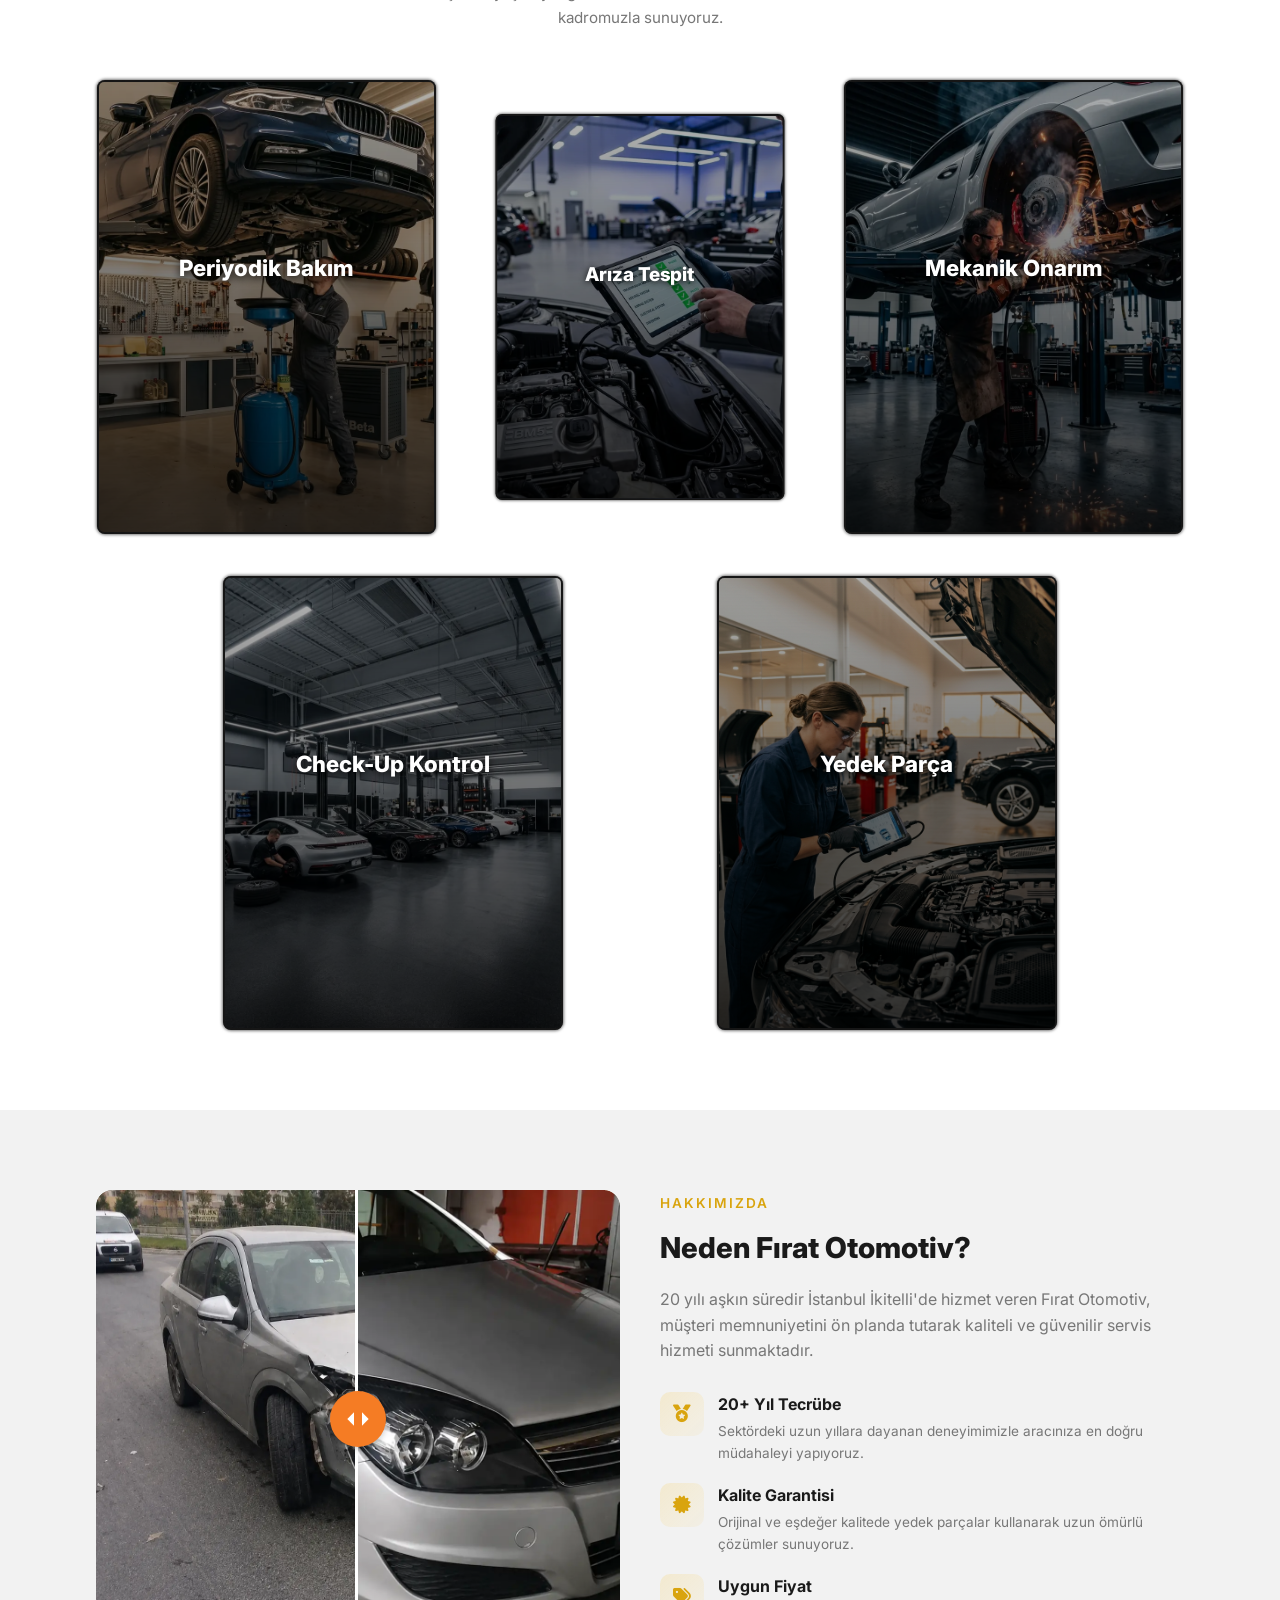
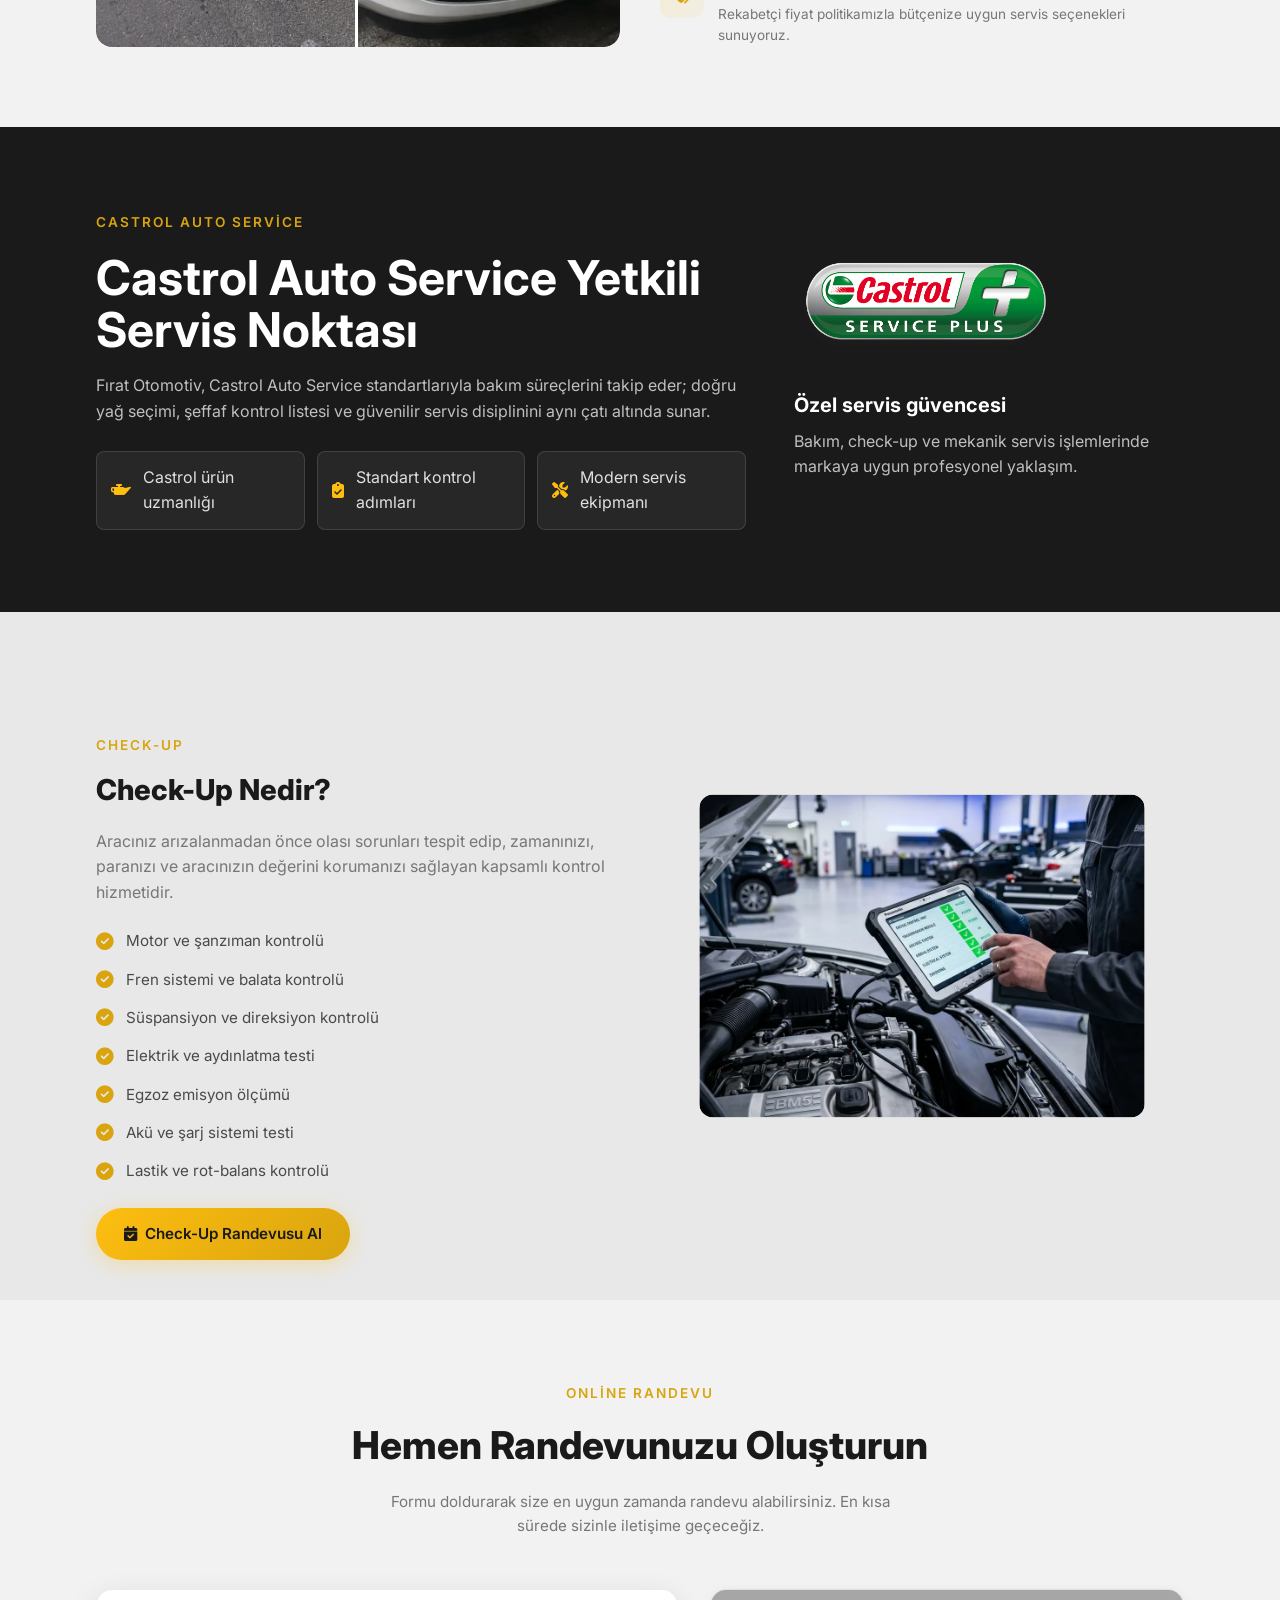
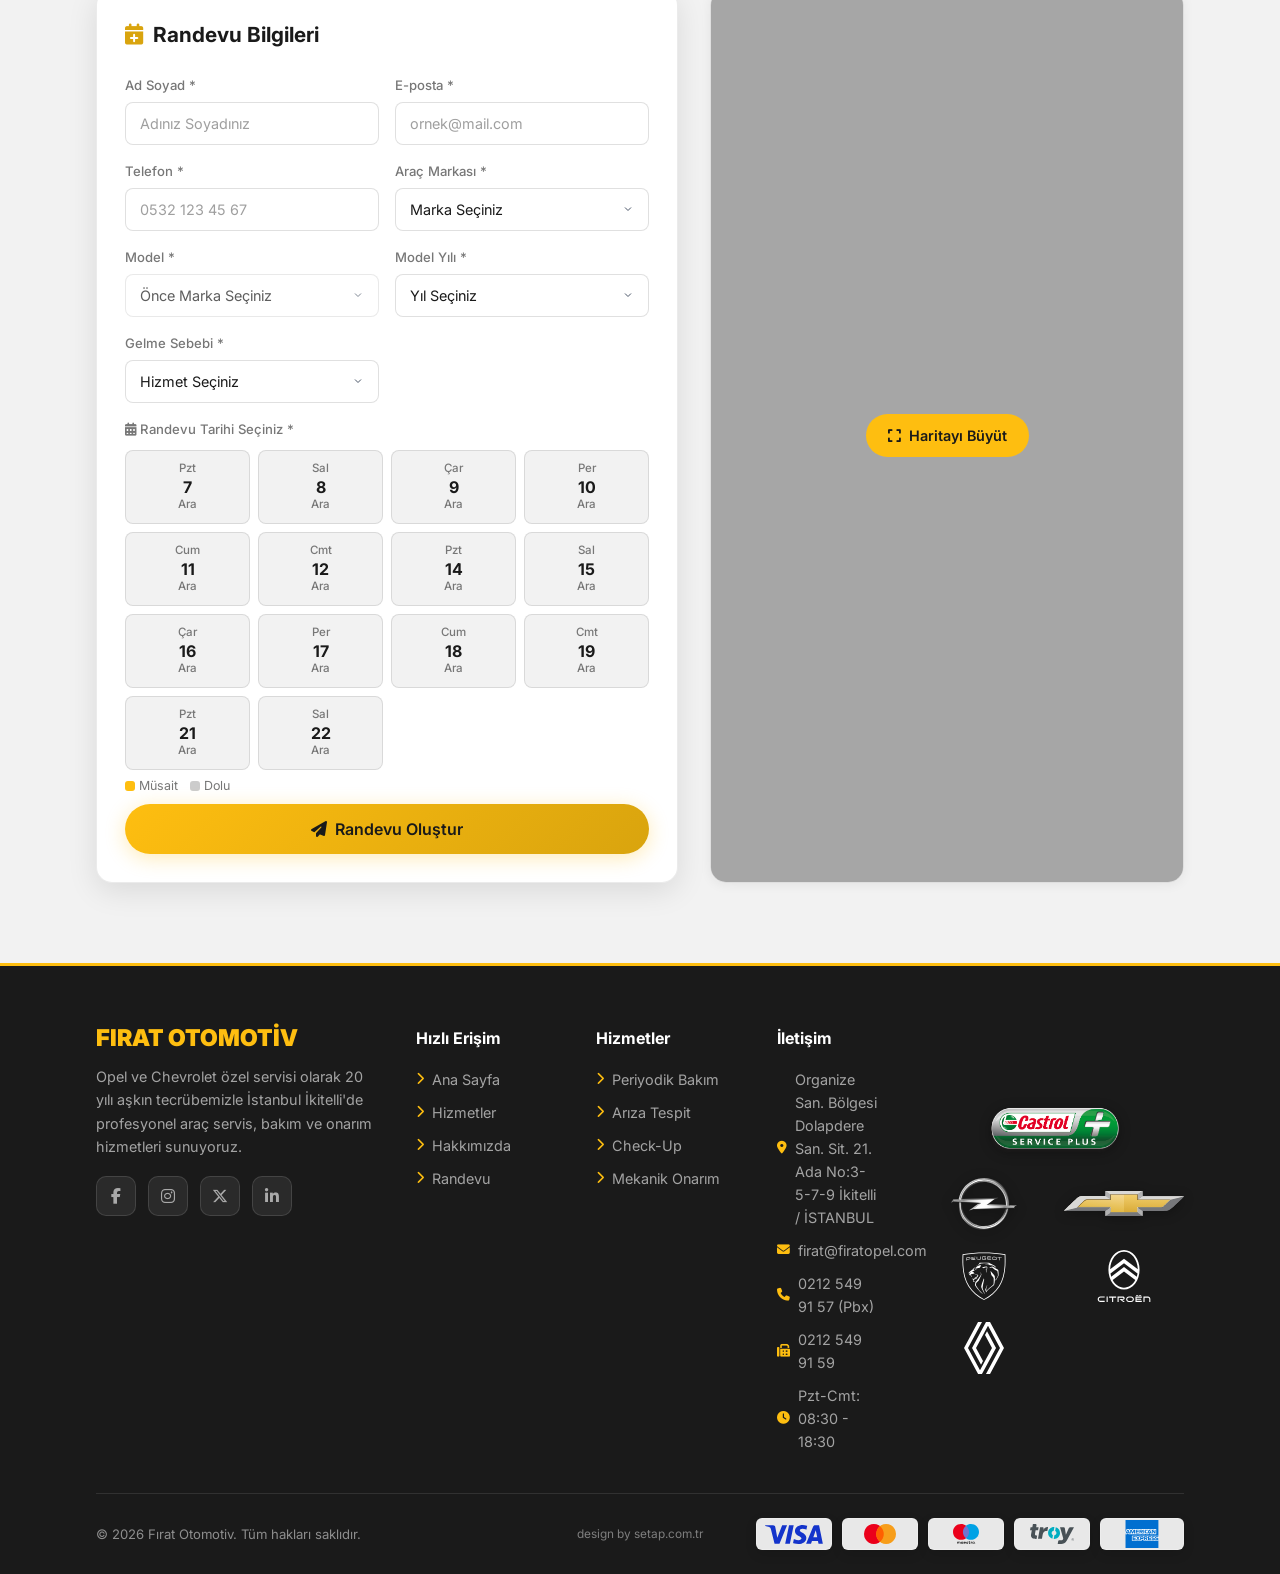
==== commit 88a926d1: "Use WebP service images" ====
--- a/index.html
+++ b/index.html
@@ -279,7 +279,7 @@
       <!-- Hizmet Kartları -->
       <div class="services-grid">
         <article class="card animate-on-scroll fade-left delay-1">
-          <div class="content" style="background-image: linear-gradient(rgba(0,0,0,0.3), rgba(0,0,0,0.8)), url('images/maintenance.png');">
+          <div class="content" style="background-image: linear-gradient(rgba(0,0,0,0.3), rgba(0,0,0,0.8)), url('images/maintenance.webp');">
             <div class="card-info">
               <h3>Periyodik Bakım</h3>
               <p>Yağ, filtre, fren ve sarf malzeme kontrollerini aracınızın bakım planına uygun şekilde tamamlıyoruz.</p>
@@ -288,7 +288,7 @@
         </article>
 
         <article class="card animate-on-scroll zoom-in delay-2">
-          <div class="content" style="background-image: linear-gradient(rgba(0,0,0,0.3), rgba(0,0,0,0.8)), url('images/checkup.png');">
+          <div class="content" style="background-image: linear-gradient(rgba(0,0,0,0.3), rgba(0,0,0,0.8)), url('images/checkup.webp');">
             <div class="card-info">
               <h3>Arıza Tespit</h3>
               <p>Bilgisayarlı test ekipmanlarıyla motor, elektrik ve elektronik sistemlerdeki sorunları hızlıca belirliyoruz.</p>
@@ -297,7 +297,7 @@
         </article>
 
         <article class="card animate-on-scroll fade-right delay-3">
-          <div class="content" style="background-image: linear-gradient(rgba(0,0,0,0.3), rgba(0,0,0,0.8)), url('images/repair.png');">
+          <div class="content" style="background-image: linear-gradient(rgba(0,0,0,0.3), rgba(0,0,0,0.8)), url('images/repair.webp');">
             <div class="card-info">
               <h3>Mekanik Onarım</h3>
               <p>Fren, süspansiyon, şanzıman ve yürüyen aksam onarımlarını güvenilir işçilikle gerçekleştiriyoruz.</p>
@@ -306,7 +306,7 @@
         </article>
 
         <article class="card animate-on-scroll fade-left delay-1">
-          <div class="content" style="background-image: linear-gradient(rgba(0,0,0,0.3), rgba(0,0,0,0.8)), url('images/workshop.png');">
+          <div class="content" style="background-image: linear-gradient(rgba(0,0,0,0.3), rgba(0,0,0,0.8)), url('images/workshop.webp');">
             <div class="card-info">
               <h3>Check-Up Kontrol</h3>
               <p>Aracınız yolda kalmadan önce motor, fren, akü, lastik ve aydınlatma kontrollerini detaylı şekilde inceliyoruz.</p>
@@ -337,10 +337,10 @@
         <div class="about-image animate-on-scroll fade-left" style="height: 100%; min-height: 400px; overflow: hidden; border-radius: 16px;">
           <div class="comparison-container">
             <!-- Sağ tarafta kalacak arka plan görseli (After / Sonrası) -->
-            <div class="image-after" style="background-image: url('images/after_car.png');"></div>
+            <div class="image-after" style="background-image: url('images/after_car.webp');"></div>
             
             <!-- Sol tarafta kalacak ve genişliği değişecek görsel (Before / Öncesi) -->
-            <div class="image-before" style="background-image: url('images/before_car.png');"></div>
+            <div class="image-before" style="background-image: url('images/before_car.webp');"></div>
             
             <!-- Ortadaki turuncu kontrol butonu -->
             <div class="slider-button">
@@ -459,7 +459,7 @@
 
         <!-- Sağ: Görsel -->
         <div class="checkup-image animate-on-scroll zoom-in">
-          <img src="images/checkup.png" alt="Araç check-up kontrol hizmeti">
+          <img src="images/checkup.webp" alt="Araç check-up kontrol hizmeti">
         </div>
       </div>
     </div>
--- a/css/style.css
+++ b/css/style.css
@@ -266,7 +266,7 @@
   aspect-ratio: 2 / 1;
   background:
     linear-gradient(180deg, rgba(0,0,0,0) 62%, rgba(0,0,0,0.42) 100%),
-    url('../images/campaigns/campaign1.png') center / cover no-repeat;
+    url('../images/campaigns/campaign1.webp') center / cover no-repeat;
   color: var(--text-dark);
   border-radius: 8px;
   padding: 0;
@@ -1547,7 +1547,6 @@
   grid-column: 1 / -1;
 }
 @media (max-width: 768px) {
-@media (max-width: 768px) {
   .footer-contact-col .footer-brand-logo {
     height: 46px !important;
   }
@@ -1576,7 +1575,7 @@
 .header-brand-logo-castrol,
 .footer-brand-logo-castrol,
 .castrol-authority-card img,
-.castrol-ticker-track img {
+.castrol-ticker-logo {
   object-fit: contain !important;
   display: inline-block !important;
   opacity: 1 !important;
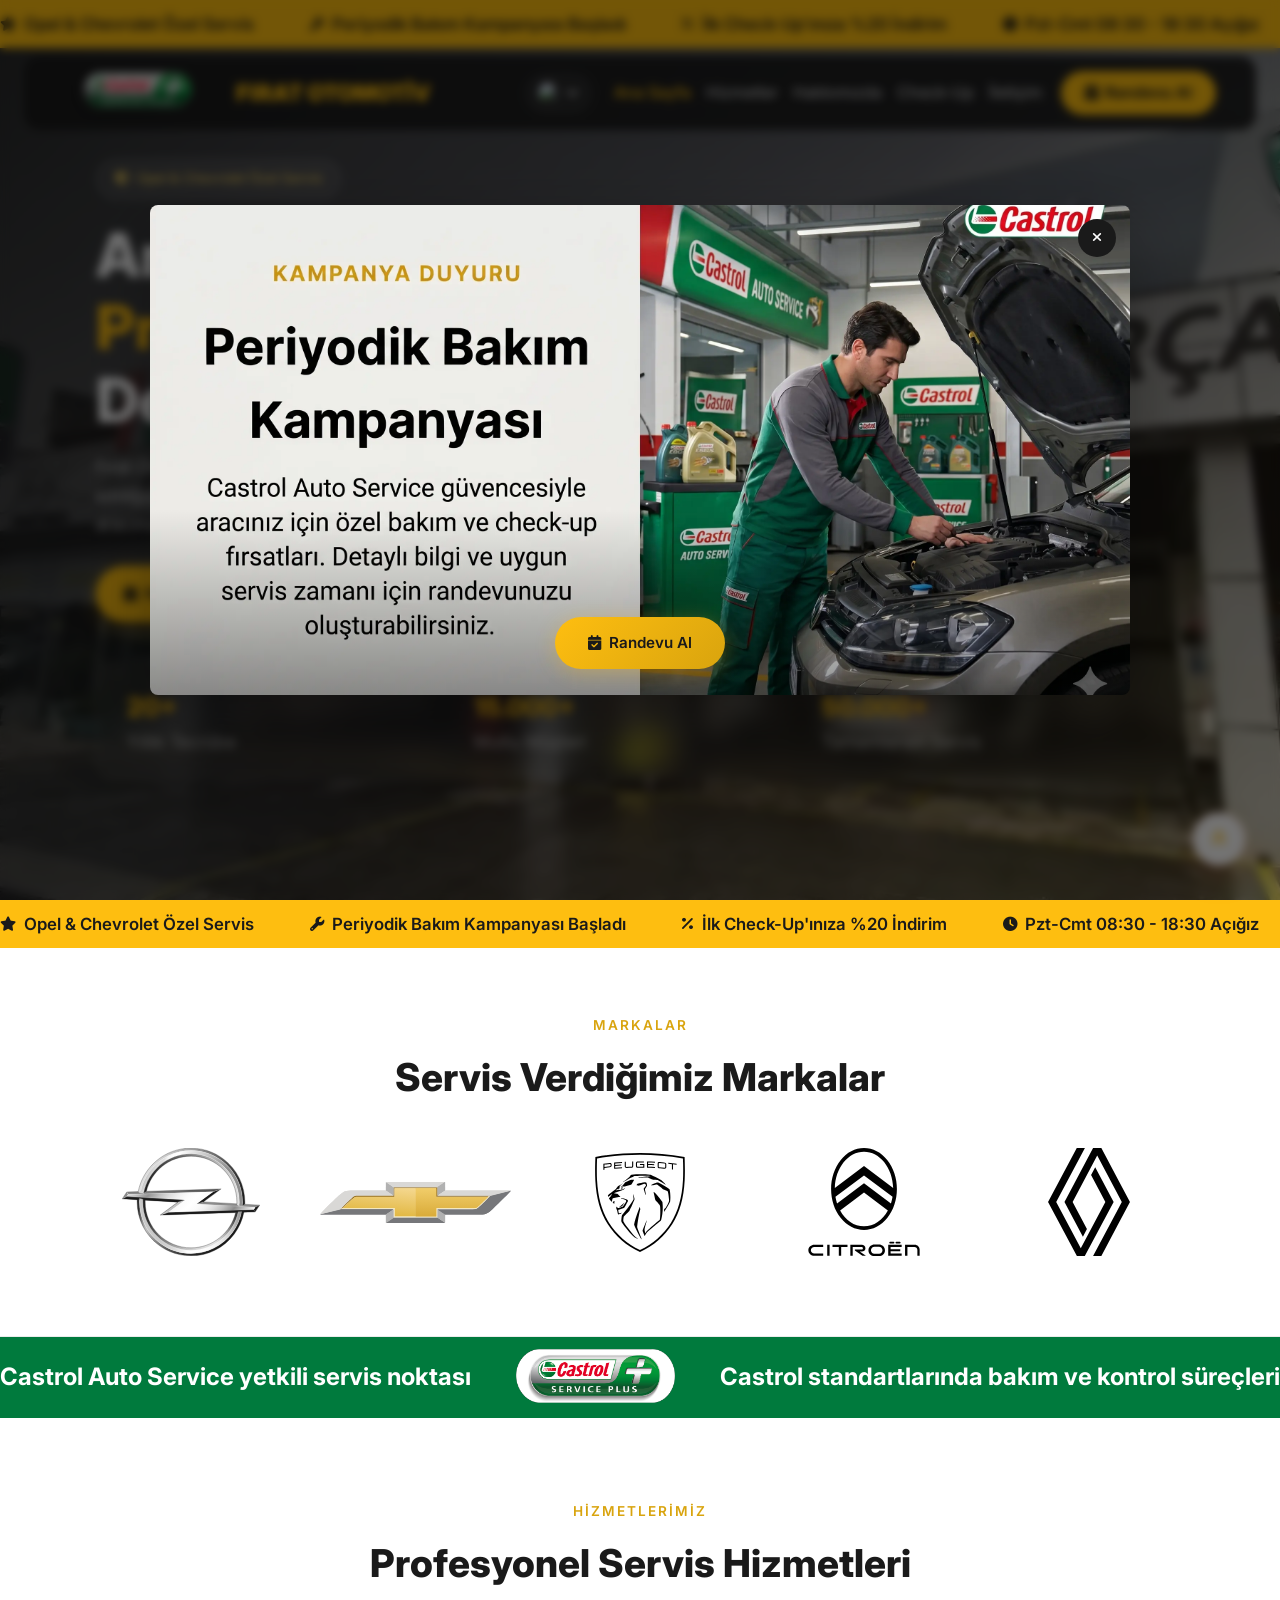
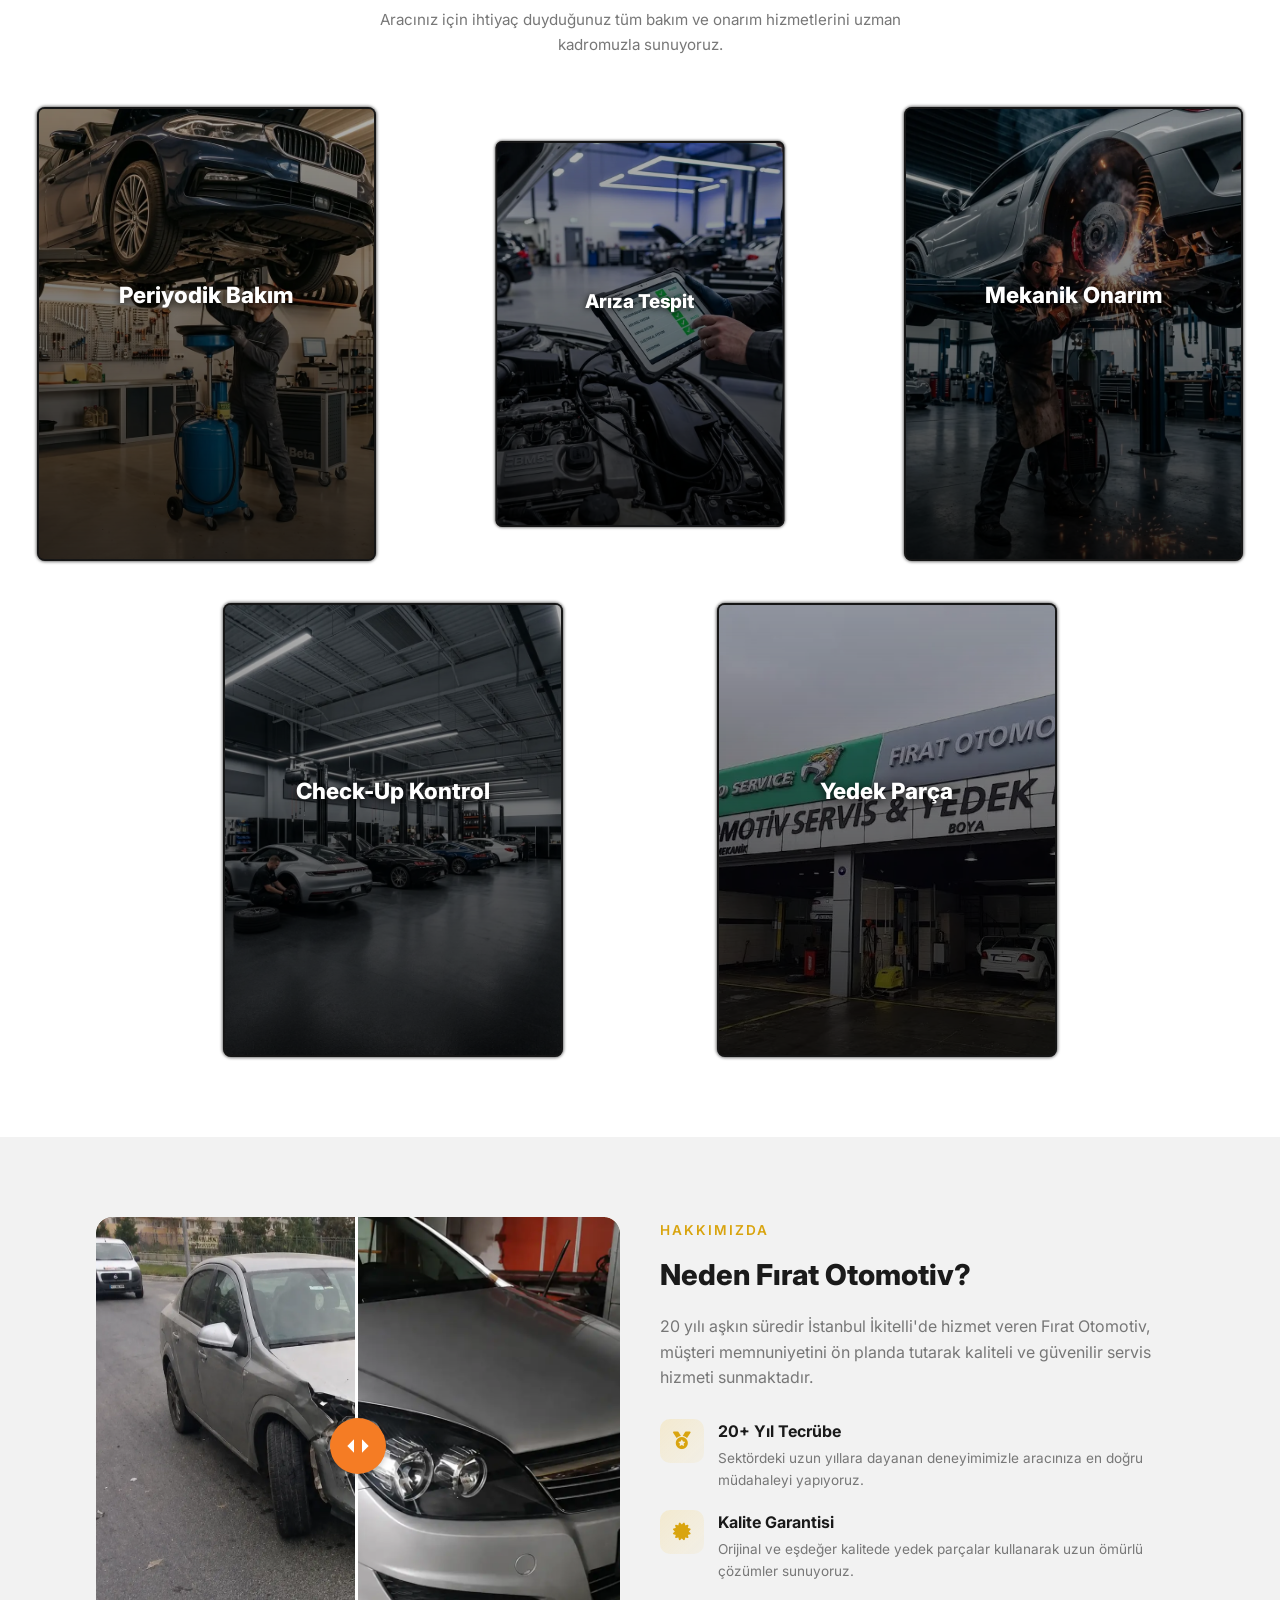
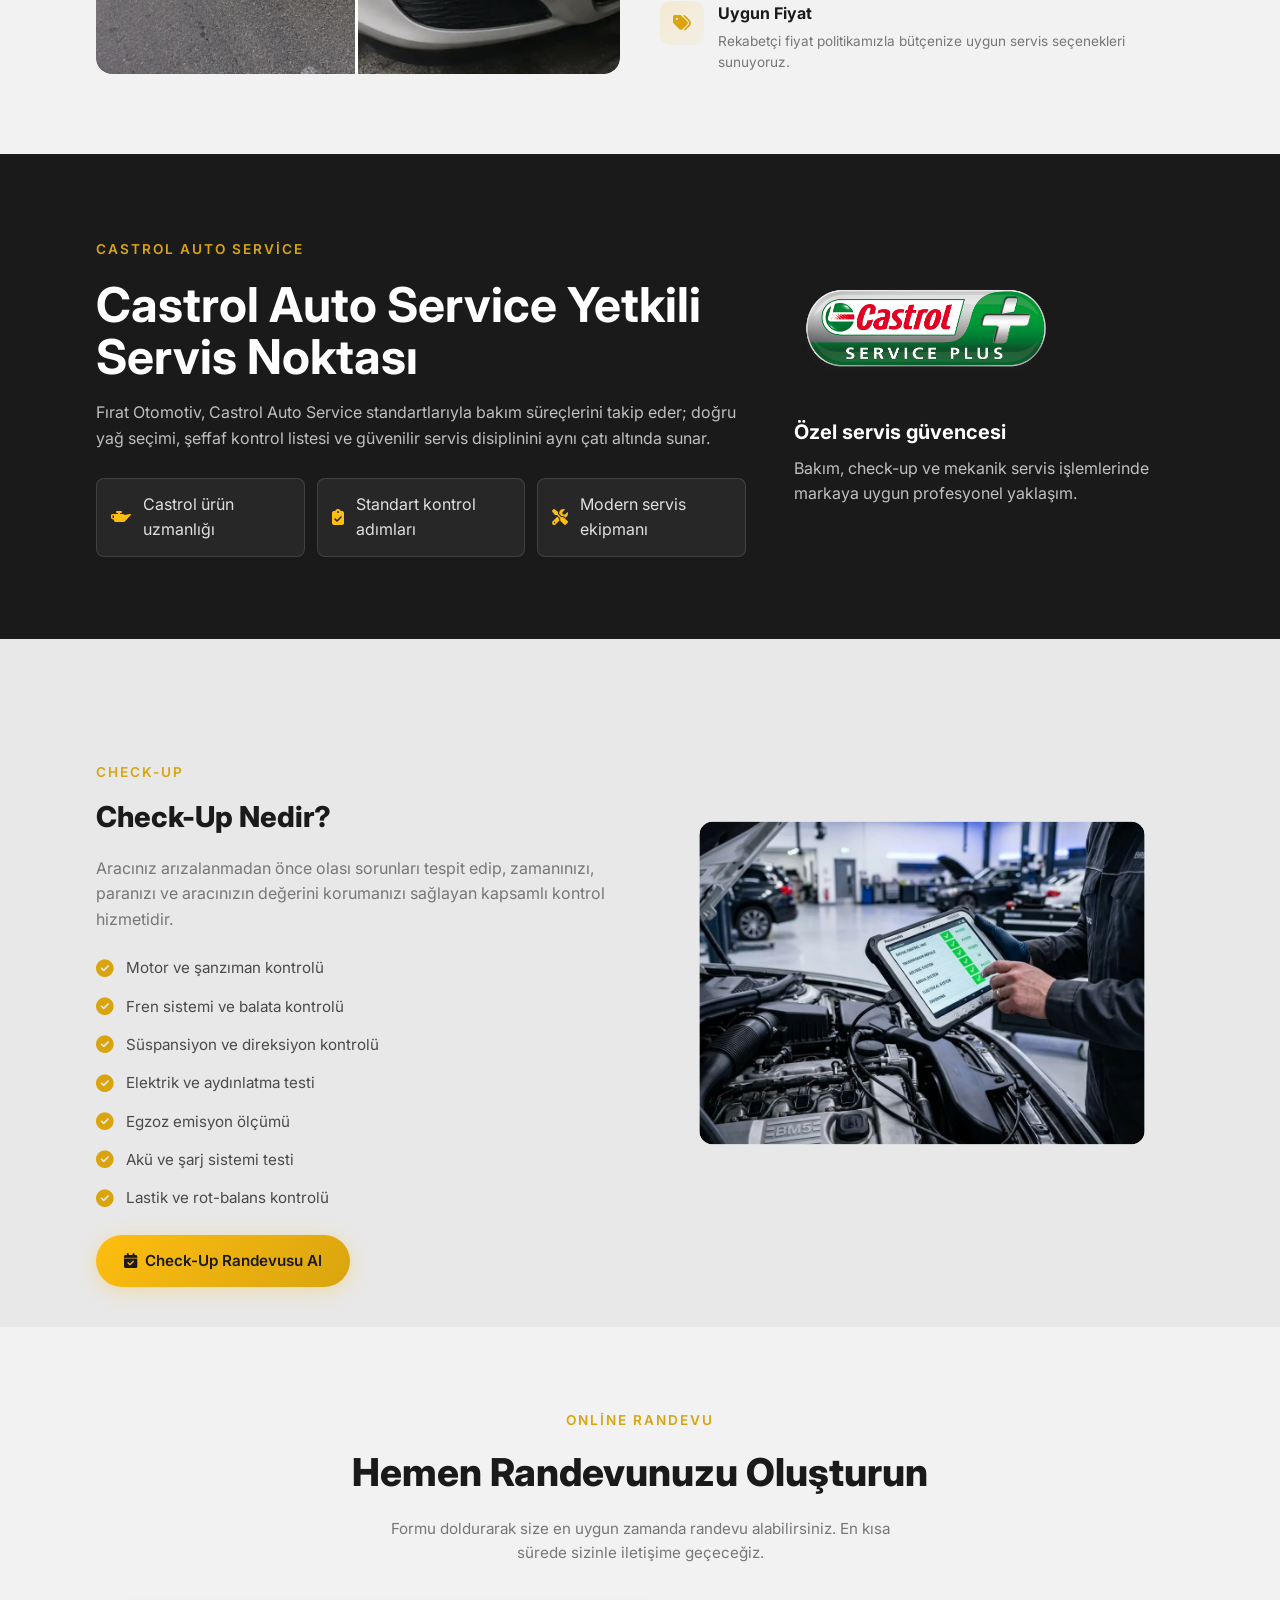
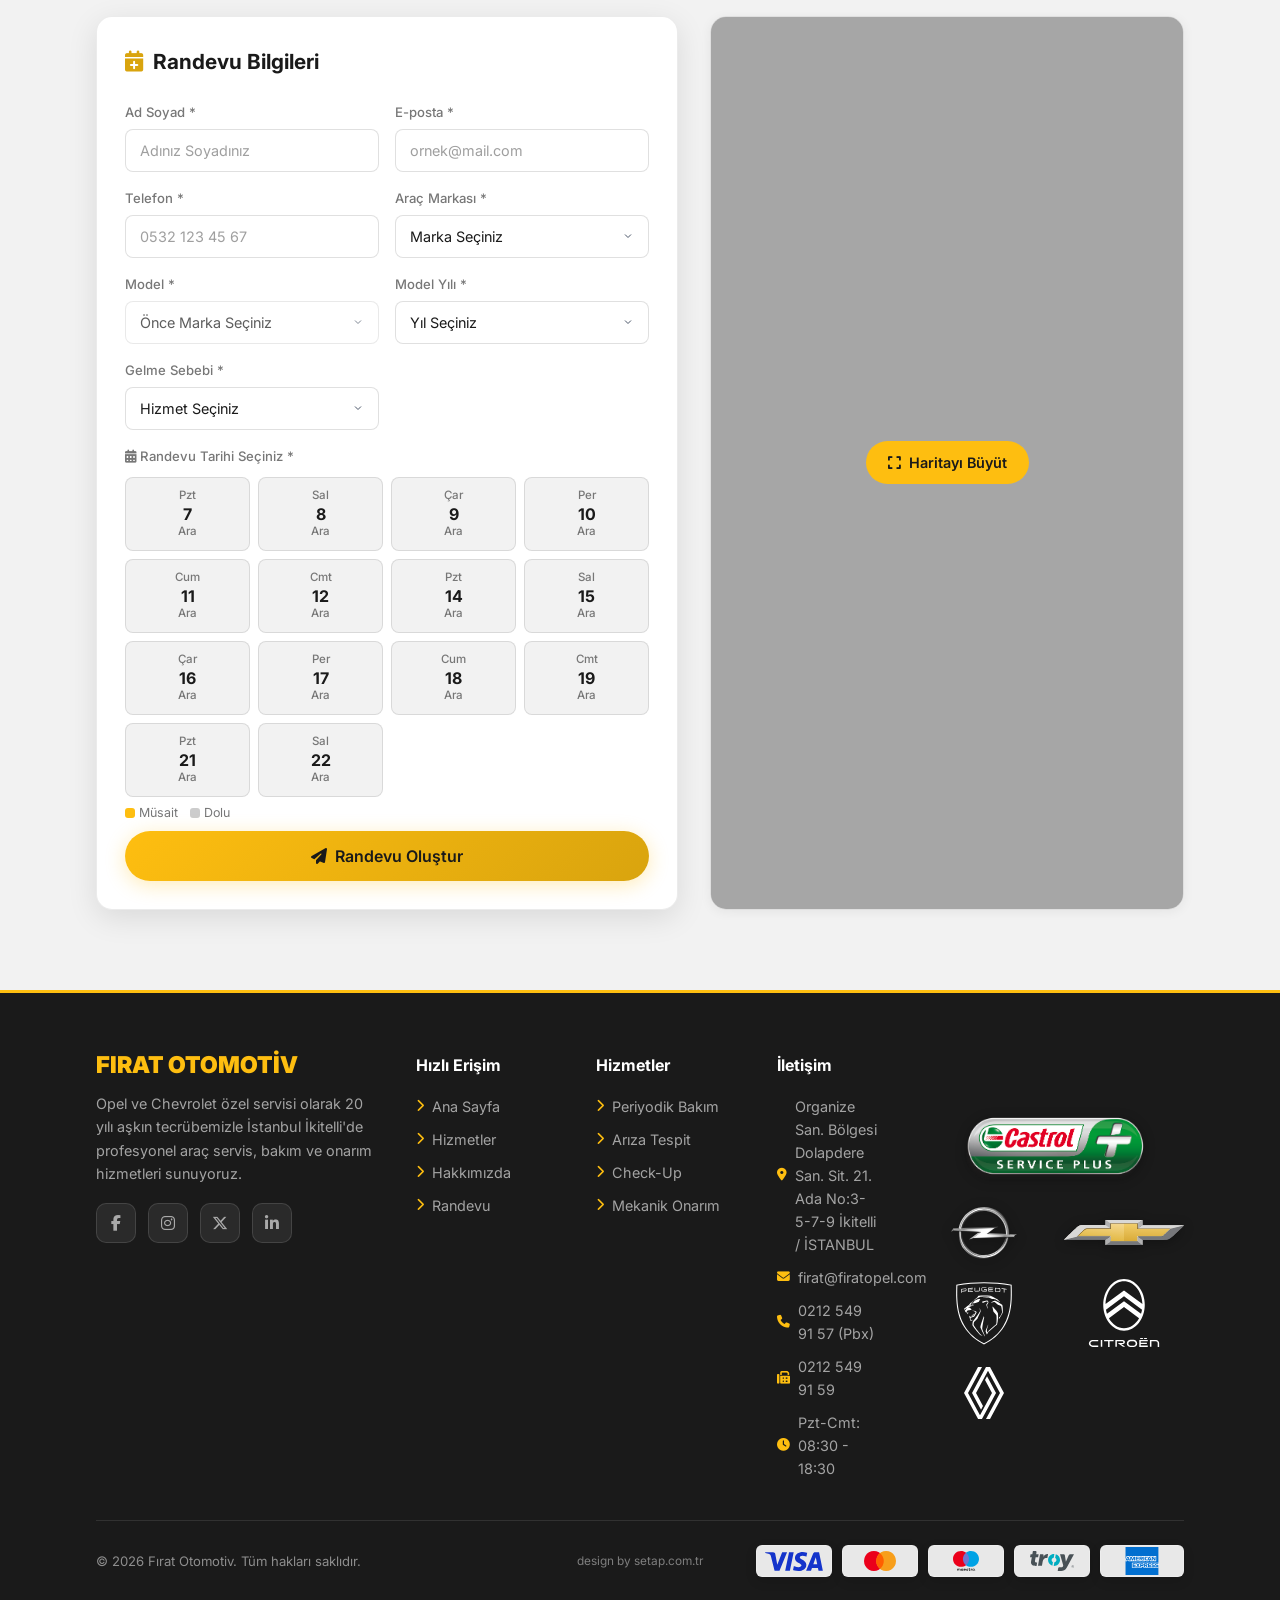
==== commit e7045fda: "Adjust ticker and footer logo sizing" ====
--- a/index.html
+++ b/index.html
@@ -315,7 +315,7 @@
         </article>
 
         <article class="card animate-on-scroll fade-right delay-2">
-          <div class="content" style="background-image: linear-gradient(rgba(0,0,0,0.3), rgba(0,0,0,0.8)), url('images/hero-bg.png');">
+          <div class="content" style="background-image: linear-gradient(rgba(0,0,0,0.3), rgba(0,0,0,0.8)), url('images/firatotohero.webp');">
             <div class="card-info">
               <h3>Yedek Parça</h3>
               <p>Opel ve Chevrolet için orijinal ya da eşdeğer kaliteli parçalarla uzun ömürlü servis çözümleri sunuyoruz.</p>
--- a/css/style.css
+++ b/css/style.css
@@ -529,14 +529,14 @@
 .castrol-ticker {
   background: #007a3d;
   overflow: hidden;
-  min-height: 54px;
+  min-height: 81px;
   display: flex;
   align-items: center;
 }
 .castrol-ticker-track {
   display: flex;
   align-items: center;
-  gap: 30px;
+  gap: 45px;
   width: max-content;
   animation: castrolTicker 34s linear infinite;
   white-space: nowrap;
@@ -544,12 +544,12 @@
 .castrol-ticker-text {
   flex: 0 0 auto;
   color: #fff;
-  font-size: 1rem;
+  font-size: 1.5rem;
   font-weight: 700;
 }
 .castrol-ticker-logo {
   flex: 0 0 auto;
-  height: 38px;
+  height: 57px;
   width: auto;
   object-fit: contain;
   border: 0;
@@ -1545,10 +1545,22 @@
 }
 .footer-contact-col .footer-brand-logo-castrol {
   grid-column: 1 / -1;
+  height: 72px !important;
+}
+.footer-contact-col .footer-brand-logo-peugeot,
+.footer-contact-col .footer-brand-logo-citroen {
+  height: 68px !important;
 }
 @media (max-width: 768px) {
   .footer-contact-col .footer-brand-logo {
     height: 46px !important;
+  }
+  .footer-contact-col .footer-brand-logo-castrol {
+    height: 62px !important;
+  }
+  .footer-contact-col .footer-brand-logo-peugeot,
+  .footer-contact-col .footer-brand-logo-citroen {
+    height: 58px !important;
   }
 }
 
